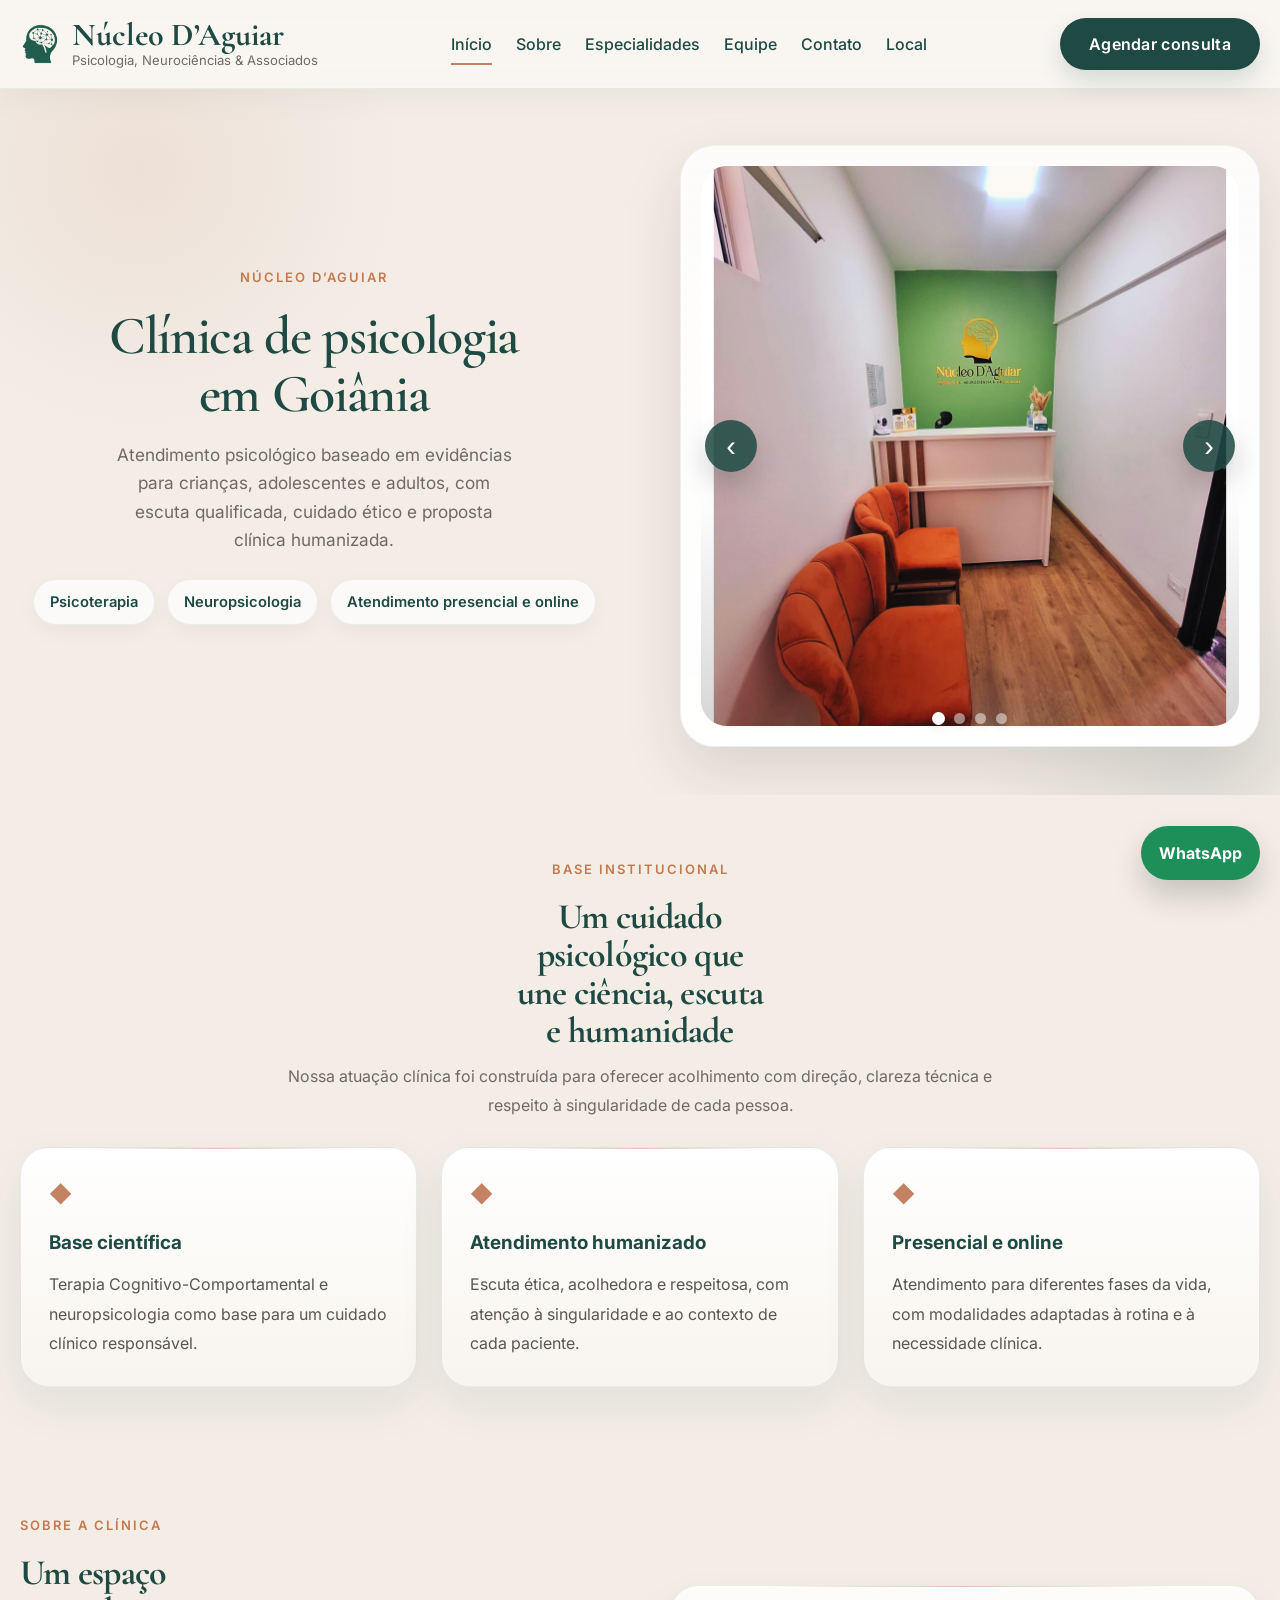
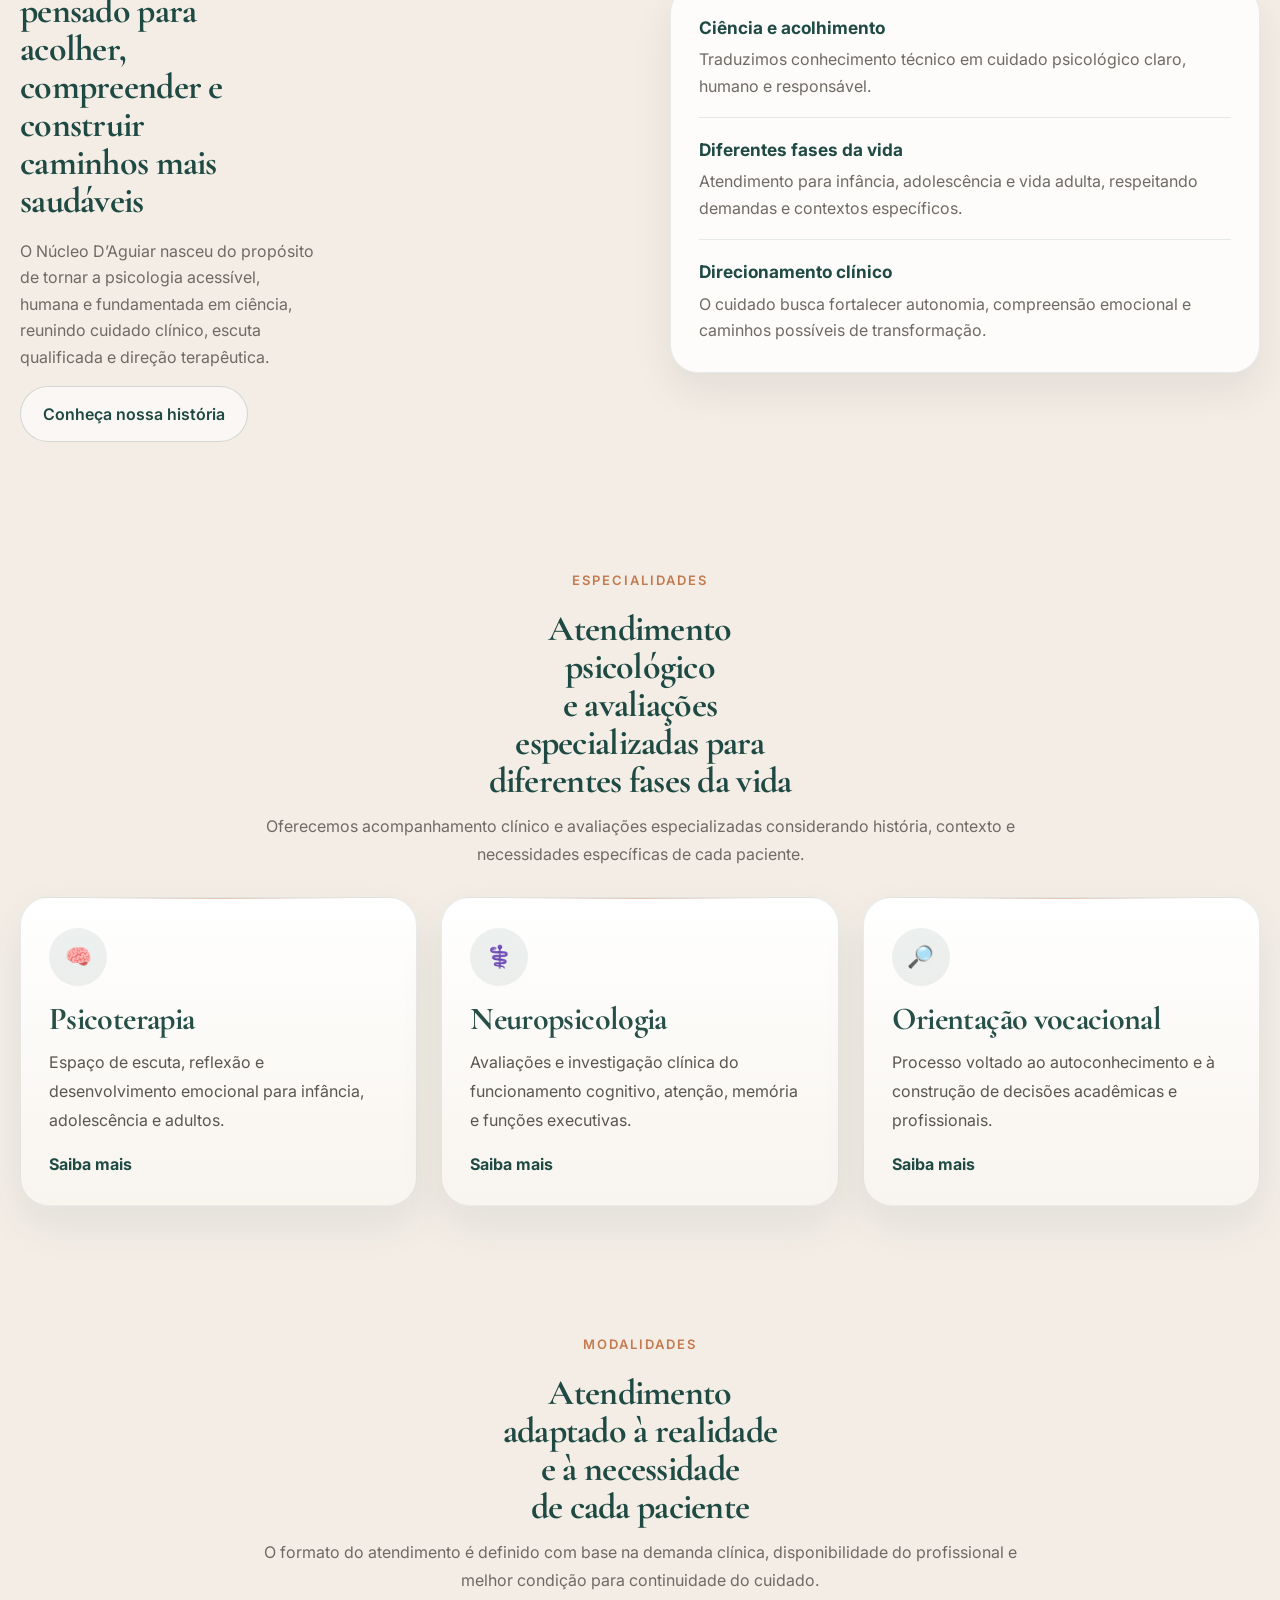
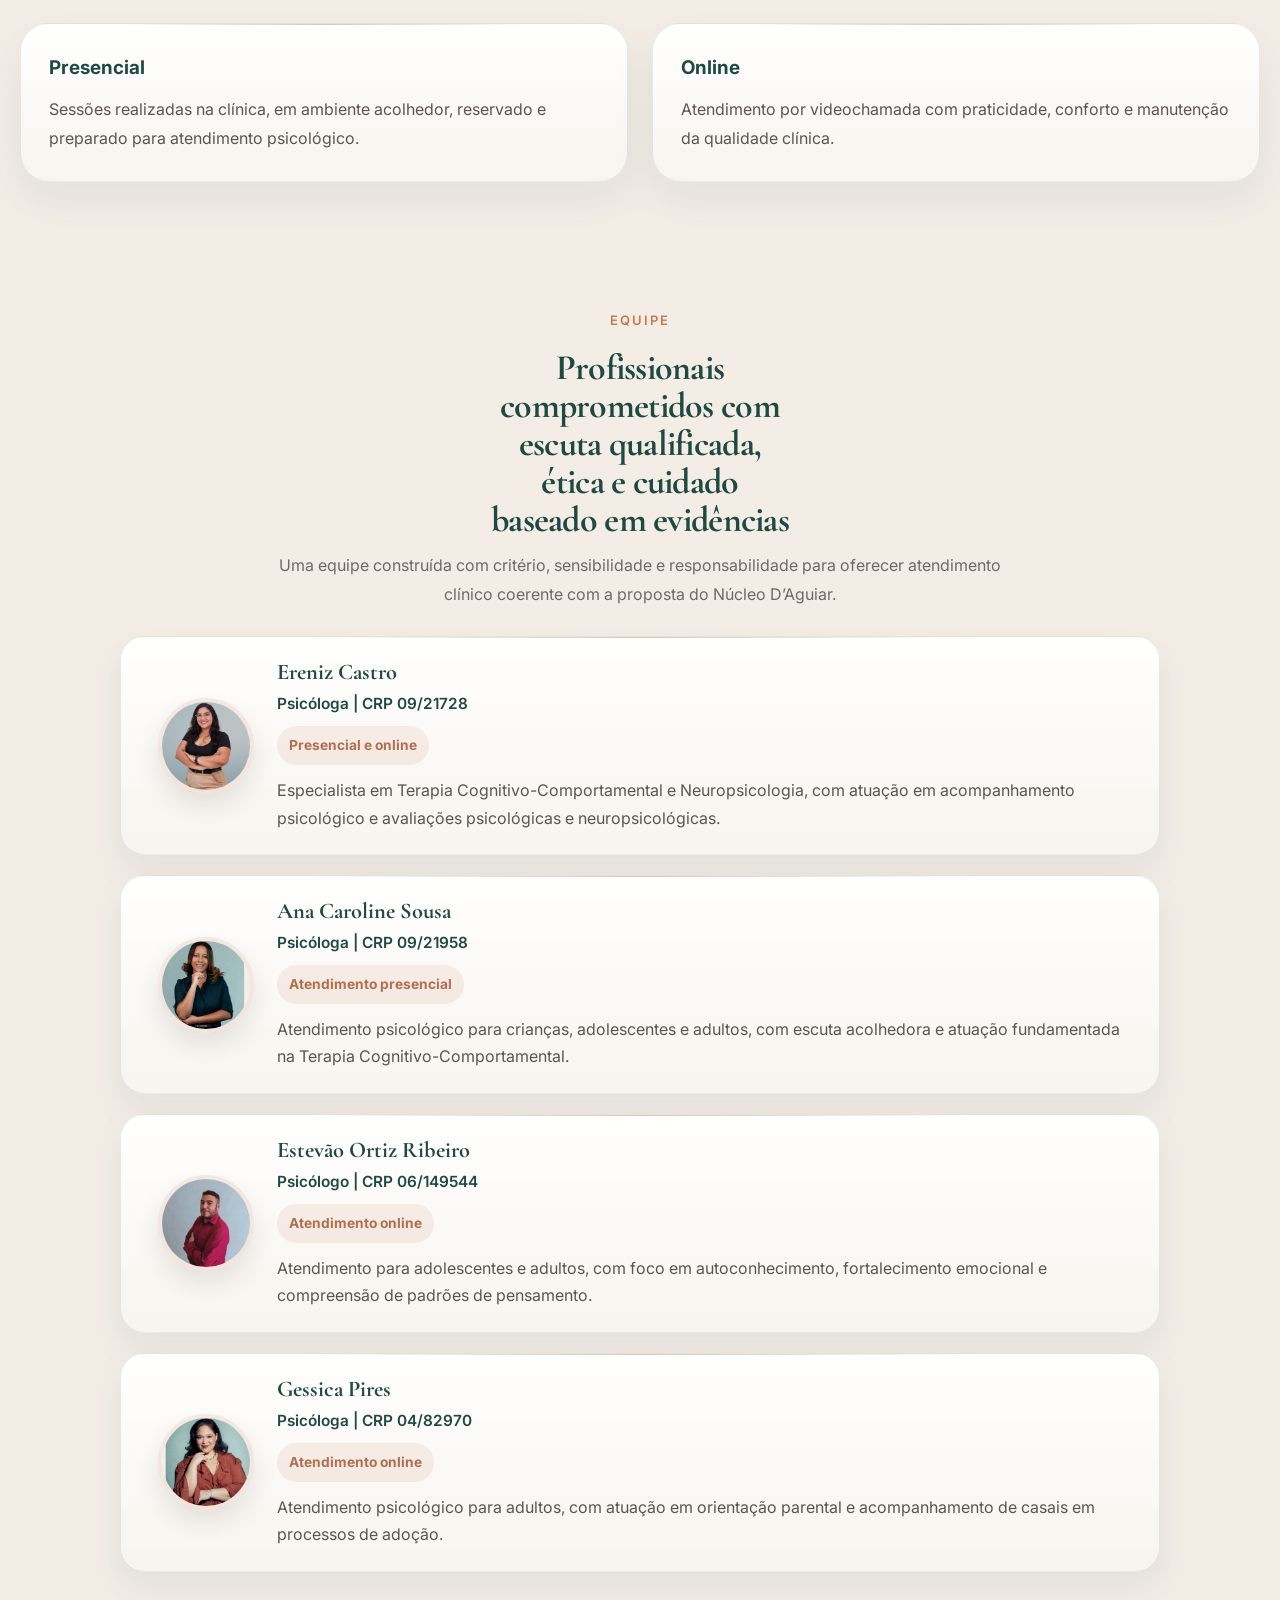
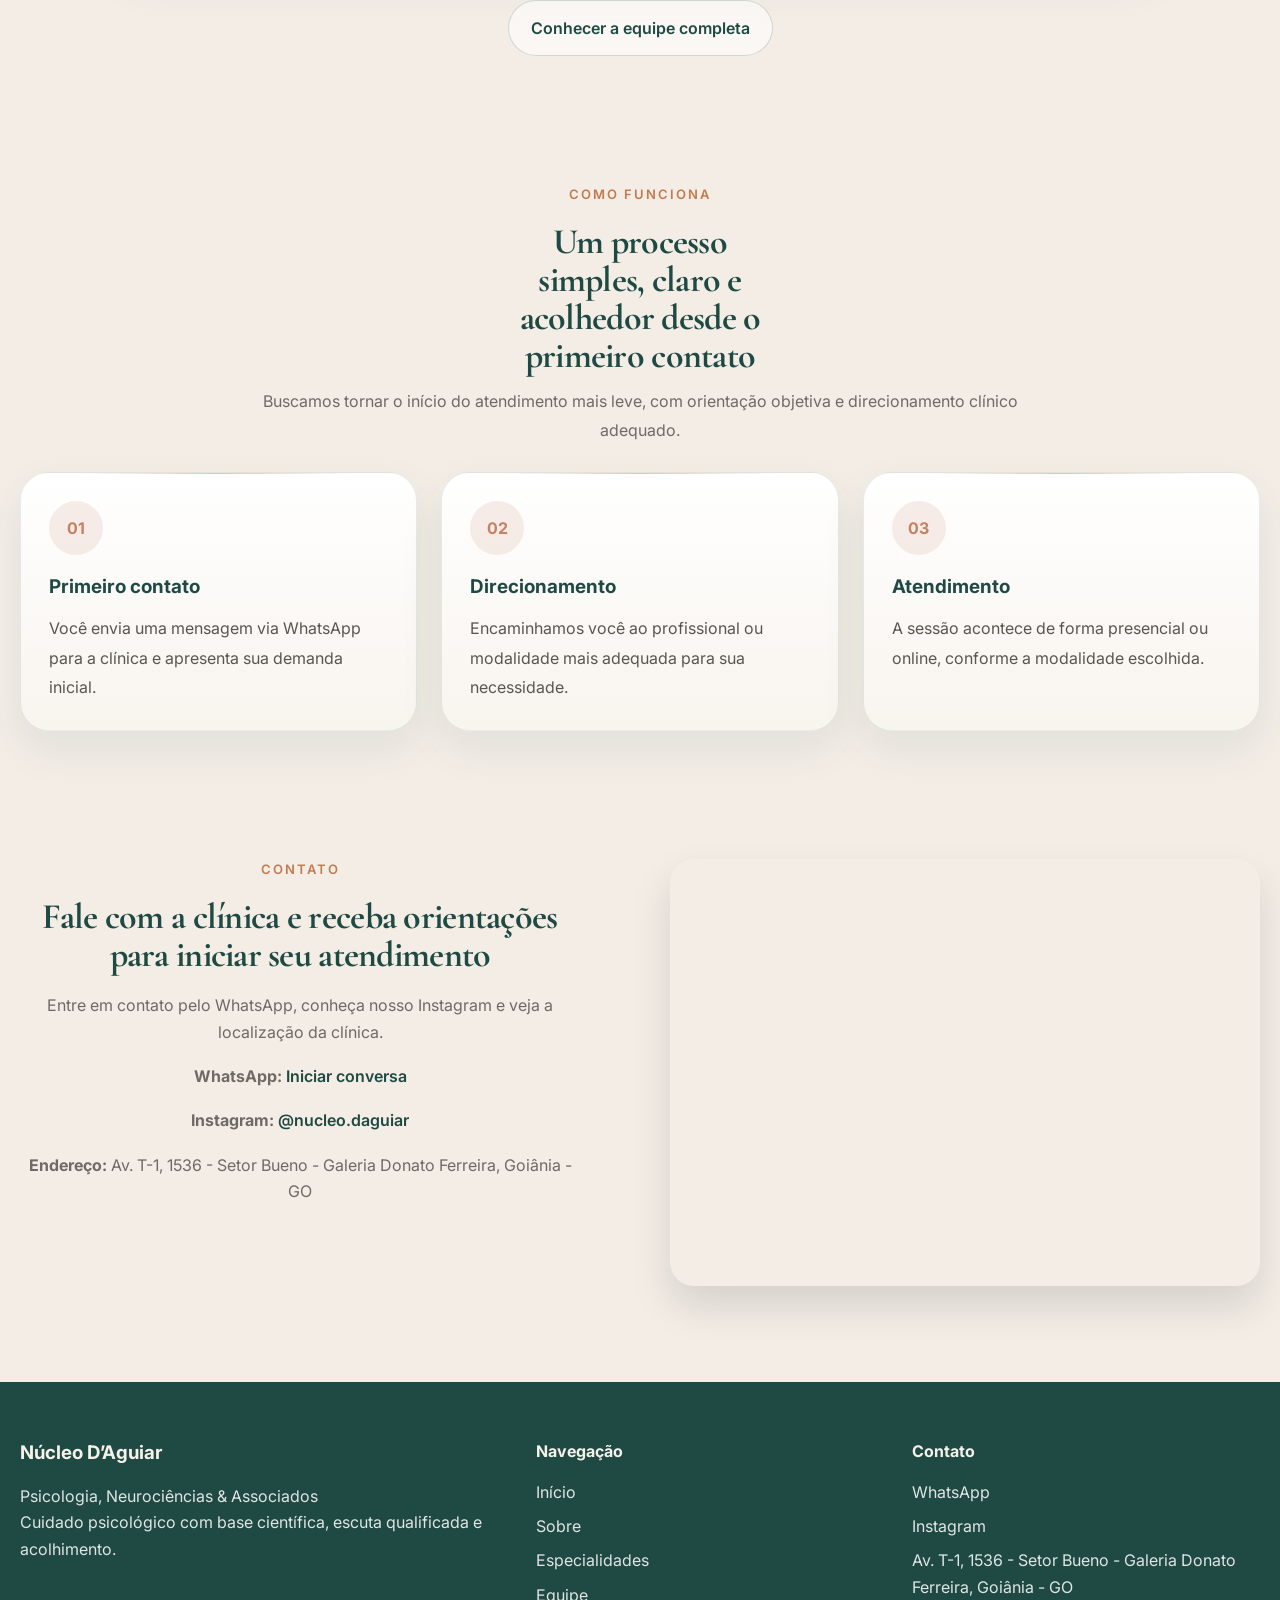
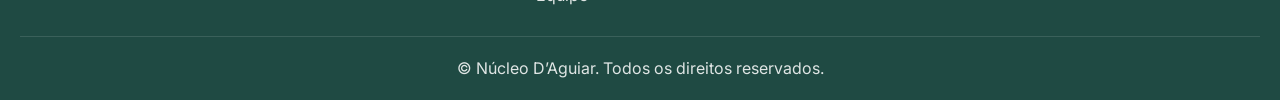
==== index.html @ 92ff9f4b "Update index.html" ====
<!DOCTYPE html>
<html lang="pt-BR">
<head>
  <meta charset="UTF-8" />
  <meta name="viewport" content="width=device-width, initial-scale=1.0" />

  <title>Clínica de Psicologia em Goiânia | Núcleo D’Aguiar</title>
  <meta name="description" content="Clínica de psicologia em Goiânia com atendimento presencial e online. Psicoterapia, neuropsicologia, orientação vocacional e cuidado psicológico baseado em evidências no Núcleo D’Aguiar." />
  <meta name="keywords" content="psicólogo em Goiânia, clínica de psicologia Goiânia, avaliação neuropsicológica Goiânia, psicoterapia Goiânia, psicólogo Setor Bueno, psicólogo online" />
  <meta name="author" content="Núcleo D’Aguiar" />
  <meta name="robots" content="index, follow" />
  <meta name="theme-color" content="#1F4A43" />

  <link rel="canonical" href="https://nucleodaguiar.github.io/nucleo-daguiar-site/" />

  <link rel="preconnect" href="https://fonts.googleapis.com" />
  <link rel="preconnect" href="https://fonts.gstatic.com" crossorigin />
  <link href="https://fonts.googleapis.com/css2?family=Cormorant+Garamond:wght@500;600;700&family=Inter:wght@300;400;500;600;700&display=swap" rel="stylesheet" />
  <link rel="stylesheet" href="assets/css/style.css" />

  <link rel="icon" href="favicon.ico" sizes="any" />
  <link rel="icon" type="image/png" sizes="32x32" href="assets/img/favicon_32.png" />
  <link rel="icon" type="image/png" sizes="16x16" href="assets/img/favicon_16.png" />
  <link rel="apple-touch-icon" href="assets/img/favicon_128.png" />

  <meta property="og:type" content="website" />
  <meta property="og:title" content="Núcleo D’Aguiar | Psicologia, Neurociências & Associados" />
  <meta property="og:description" content="Clínica de psicologia em Goiânia com atendimento presencial e online, cuidado baseado em evidências e escuta qualificada." />
  <meta property="og:url" content="https://nucleodaguiar.github.io/nucleo-daguiar-site/" />
  <meta property="og:image" content="https://nucleodaguiar.github.io/nucleo-daguiar-site/assets/img/icone_header_256.png" />
  <meta property="og:locale" content="pt_BR" />

  <meta name="twitter:card" content="summary_large_image" />
  <meta name="twitter:title" content="Núcleo D’Aguiar | Psicologia, Neurociências & Associados" />
  <meta name="twitter:description" content="Clínica de psicologia em Goiânia com atendimento presencial e online." />
  <meta name="twitter:image" content="https://nucleodaguiar.github.io/nucleo-daguiar-site/assets/img/icone_header_256.png" />

  <script type="application/ld+json">
  {
    "@context": "https://schema.org",
    "@type": "Psychologist",
    "name": "Núcleo D’Aguiar",
    "image": "https://nucleodaguiar.github.io/nucleo-daguiar-site/assets/img/icone_header_256.png",
    "url": "https://nucleodaguiar.github.io/nucleo-daguiar-site/",
    "telephone": "+55 62 99178-7997",
    "address": {
      "@type": "PostalAddress",
      "streetAddress": "Av. T-1, 1536 - Galeria Donato Ferreira",
      "addressLocality": "Goiânia",
      "addressRegion": "GO",
      "addressCountry": "BR"
    },
    "areaServed": "Goiânia e atendimento online",
    "sameAs": [
      "https://www.instagram.com/nucleo.daguiar/"
    ],
    "description": "Clínica de psicologia em Goiânia com atendimento presencial e online, psicoterapia, neuropsicologia e orientação vocacional."
  }
  </script>
</head>

  <!-- Google tag (gtag.js) -->
<script async src="https://www.googletagmanager.com/gtag/js?id=AW-17385598203"></script>
<script>
  window.dataLayer = window.dataLayer || [];
  function gtag(){dataLayer.push(arguments);}
  gtag('js', new Date());

  gtag('config', 'AW-17385598203');
</script>
<body>
  
  <header class="site-header">
    <div class="container header-wrap">
      <a href="index.html" class="brand" aria-label="Página inicial do Núcleo D’Aguiar">
        <img src="assets/img/icone_header_256.png" alt="Ícone Núcleo D’Aguiar" class="brand-icon" />
        <div class="brand-text">
          <span class="brand-title">Núcleo D’Aguiar</span>
          <span class="brand-subtitle">Psicologia, Neurociências & Associados</span>
        </div>
      </a>

      <button class="menu-toggle" aria-label="Abrir menu" aria-expanded="false" aria-controls="menu-principal">☰</button>

      <nav class="main-nav" id="menu-principal">
        <a href="index.html" class="active">Início</a>
        <a href="sobre.html">Sobre</a>
        <a href="especialidades.html">Especialidades</a>
        <a href="equipe.html">Equipe</a>
        <a href="contato.html">Contato</a>
        <a href="local.html">Local</a>
      </nav>

      <a href="https://wa.me/5562991787997" target="_blank" rel="noopener noreferrer" class="btn btn-primary desktop-cta">Agendar consulta</a>
    </div>
  </header>

  <main>
    <section class="hero-home">
      <div class="container hero-grid">
        <div class="hero-copy fade-up">
          <span class="eyebrow">Núcleo D’Aguiar</span>
          <h1>Clínica de psicologia em Goiânia</h1>
          <p>
            Atendimento psicológico baseado em evidências para crianças, adolescentes e adultos,
            com escuta qualificada, cuidado ético e proposta clínica humanizada.
          </p>

          <div class="hero-mini-highlights">
            <span>Psicoterapia</span>
            <span>Neuropsicologia</span>
            <span>Atendimento presencial e online</span>
          </div>
        </div>

        <div class="hero-card hero-carousel fade-up" aria-label="Fotos da clínica">
          <div class="hero-carousel-track">
            <img src="assets/img/hero-clinica-1.jpg" alt="Consultório da clínica Núcleo D’Aguiar" class="carousel-image active" />
            <img src="assets/img/hero-clinica-2.jpg" alt="Sala infantil da clínica Núcleo D’Aguiar" class="carousel-image" />
            <img src="assets/img/hero-clinica-3.jpg" alt="Recepção da clínica Núcleo D’Aguiar" class="carousel-image" />
            <img src="assets/img/hero-clinica-4.jpg" alt="Sala de atendimento da clínica Núcleo D’Aguiar" class="carousel-image" />
          </div>

          <button class="carousel-btn prev" aria-label="Foto anterior">‹</button>
          <button class="carousel-btn next" aria-label="Próxima foto">›</button>

          <div class="carousel-dots" aria-label="Navegação do carrossel">
            <button class="carousel-dot active" aria-label="Ir para foto 1"></button>
            <button class="carousel-dot" aria-label="Ir para foto 2"></button>
            <button class="carousel-dot" aria-label="Ir para foto 3"></button>
            <button class="carousel-dot" aria-label="Ir para foto 4"></button>
          </div>
        </div>
      </div>
    </section>

    <section class="trust-section">
      <div class="container">
        <div class="section-heading center fade-up">
          <span class="eyebrow">Base institucional</span>
          <h2>Um cuidado psicológico que une ciência, escuta e humanidade</h2>
          <p>
            Nossa atuação clínica foi construída para oferecer acolhimento com direção, clareza técnica e respeito à singularidade de cada pessoa.
          </p>
        </div>

        <div class="cards-grid cards-3 fade-up">
          <article class="feature-card">
            <div class="feature-icon">◆</div>
            <h3>Base científica</h3>
            <p>Terapia Cognitivo-Comportamental e neuropsicologia como base para um cuidado clínico responsável.</p>
          </article>

          <article class="feature-card">
            <div class="feature-icon">◆</div>
            <h3>Atendimento humanizado</h3>
            <p>Escuta ética, acolhedora e respeitosa, com atenção à singularidade e ao contexto de cada paciente.</p>
          </article>

          <article class="feature-card">
            <div class="feature-icon">◆</div>
            <h3>Presencial e online</h3>
            <p>Atendimento para diferentes fases da vida, com modalidades adaptadas à rotina e à necessidade clínica.</p>
          </article>
        </div>
      </div>
    </section>

    <section class="about-preview">
      <div class="container split-section fade-up">
        <div class="section-copy">
          <span class="eyebrow">Sobre a clínica</span>
          <h2>Um espaço pensado para acolher, compreender e construir caminhos mais saudáveis</h2>
          <p>
            O Núcleo D’Aguiar nasceu do propósito de tornar a psicologia acessível, humana e fundamentada em ciência, reunindo cuidado clínico, escuta qualificada e direção terapêutica.
          </p>
          <a href="sobre.html" class="btn btn-secondary">Conheça nossa história</a>
        </div>

        <div class="highlight-box">
          <div class="highlight-item">
            <strong>Ciência e acolhimento</strong>
            <span>Traduzimos conhecimento técnico em cuidado psicológico claro, humano e responsável.</span>
          </div>
          <div class="highlight-item">
            <strong>Diferentes fases da vida</strong>
            <span>Atendimento para infância, adolescência e vida adulta, respeitando demandas e contextos específicos.</span>
          </div>
          <div class="highlight-item">
            <strong>Direcionamento clínico</strong>
            <span>O cuidado busca fortalecer autonomia, compreensão emocional e caminhos possíveis de transformação.</span>
          </div>
        </div>
      </div>
    </section>

    <section class="specialties-preview">
      <div class="container">
        <div class="section-heading center fade-up">
          <span class="eyebrow">Especialidades</span>
          <h2>Atendimento psicológico e avaliações especializadas para diferentes fases da vida</h2>
          <p>
            Oferecemos acompanhamento clínico e avaliações especializadas considerando história, contexto e necessidades específicas de cada paciente.
          </p>
        </div>

        <div class="cards-grid cards-3 fade-up">
          <article class="service-card">
            <h3>Psicoterapia</h3>
            <p>Espaço de escuta, reflexão e desenvolvimento emocional para infância, adolescência e adultos.</p>
            <a href="especialidades.html">Saiba mais</a>
          </article>

          <article class="service-card">
            <h3>Neuropsicologia</h3>
            <p>Avaliações e investigação clínica do funcionamento cognitivo, atenção, memória e funções executivas.</p>
            <a href="especialidades.html">Saiba mais</a>
          </article>

          <article class="service-card">
            <h3>Orientação vocacional</h3>
            <p>Processo voltado ao autoconhecimento e à construção de decisões acadêmicas e profissionais.</p>
            <a href="especialidades.html">Saiba mais</a>
          </article>
        </div>
      </div>
    </section>

    <section class="modalidades-section">
      <div class="container">
        <div class="section-heading center fade-up">
          <span class="eyebrow">Modalidades</span>
          <h2>Atendimento adaptado à realidade e à necessidade de cada paciente</h2>
          <p>
            O formato do atendimento é definido com base na demanda clínica, disponibilidade do profissional e melhor condição para continuidade do cuidado.
          </p>
        </div>

        <div class="cards-grid cards-2 fade-up">
          <article class="mode-card">
            <h3>Presencial</h3>
            <p>Sessões realizadas na clínica, em ambiente acolhedor, reservado e preparado para atendimento psicológico.</p>
          </article>

          <article class="mode-card">
            <h3>Online</h3>
            <p>Atendimento por videochamada com praticidade, conforto e manutenção da qualidade clínica.</p>
          </article>
        </div>
      </div>
    </section>

    <section class="team-preview">
      <div class="container">
        <div class="section-heading center fade-up">
          <span class="eyebrow">Equipe</span>
          <h2>Profissionais comprometidos com escuta qualificada, ética e cuidado baseado em evidências</h2>
          <p>
            Uma equipe construída com critério, sensibilidade e responsabilidade para oferecer atendimento clínico coerente com a proposta do Núcleo D’Aguiar.
          </p>
        </div>

        <div class="team-home-list fade-up">

          <article class="team-home-card-horizontal">
            <div class="team-home-photo">
              <img src="assets/img/ereniz.jpg" alt="Foto da psicóloga Ereniz Castro" />
            </div>
            <div class="team-home-info">
              <h3>Ereniz Castro</h3>
              <p class="team-home-meta">Psicóloga | CRP 09/21728</p>
              <span class="team-home-badge">Presencial e online</span>
              <p>
                Especialista em Terapia Cognitivo-Comportamental e Neuropsicologia, com atuação em acompanhamento psicológico e avaliações psicológicas e neuropsicológicas.
              </p>
            </div>
          </article>

          <article class="team-home-card-horizontal">
            <div class="team-home-photo">
              <img src="assets/img/ana-caroline.jpg" alt="Foto da psicóloga Ana Caroline Sousa" />
            </div>
            <div class="team-home-info">
              <h3>Ana Caroline Sousa</h3>
              <p class="team-home-meta">Psicóloga | CRP 09/21958</p>
              <span class="team-home-badge">Atendimento presencial</span>
              <p>
                Atendimento psicológico para crianças, adolescentes e adultos, com escuta acolhedora e atuação fundamentada na Terapia Cognitivo-Comportamental.
              </p>
            </div>
          </article>

          <article class="team-home-card-horizontal">
            <div class="team-home-photo">
              <img src="assets/img/estevao.jpg" alt="Foto do psicólogo Estevão Ortiz Ribeiro" />
            </div>
            <div class="team-home-info">
              <h3>Estevão Ortiz Ribeiro</h3>
              <p class="team-home-meta">Psicólogo | CRP 06/149544</p>
              <span class="team-home-badge">Atendimento online</span>
              <p>
                Atendimento para adolescentes e adultos, com foco em autoconhecimento, fortalecimento emocional e compreensão de padrões de pensamento.
              </p>
            </div>
          </article>

          <article class="team-home-card-horizontal">
            <div class="team-home-photo">
              <img src="assets/img/gessica.jpg" alt="Foto da psicóloga Gessica Pires" />
            </div>
            <div class="team-home-info">
              <h3>Gessica Pires</h3>
              <p class="team-home-meta">Psicóloga | CRP 04/82970</p>
              <span class="team-home-badge">Atendimento online</span>
              <p>
                Atendimento psicológico para adultos, com atuação em orientação parental e acompanhamento de casais em processos de adoção.
              </p>
            </div>
          </article>

        </div>

        <div class="section-cta center fade-up">
          <a href="equipe.html" class="btn btn-secondary">Conhecer a equipe completa</a>
        </div>
      </div>
    </section>

    <section class="steps-section">
      <div class="container">
        <div class="section-heading center fade-up">
          <span class="eyebrow">Como funciona</span>
          <h2>Um processo simples, claro e acolhedor desde o primeiro contato</h2>
          <p>
            Buscamos tornar o início do atendimento mais leve, com orientação objetiva e direcionamento clínico adequado.
          </p>
        </div>

        <div class="cards-grid cards-3 fade-up">
          <article class="step-card">
            <span class="step-number">01</span>
            <h3>Primeiro contato</h3>
            <p>Você envia uma mensagem via WhatsApp para a clínica e apresenta sua demanda inicial.</p>
          </article>

          <article class="step-card">
            <span class="step-number">02</span>
            <h3>Direcionamento</h3>
            <p>Encaminhamos você ao profissional ou modalidade mais adequada para sua necessidade.</p>
          </article>

          <article class="step-card">
            <span class="step-number">03</span>
            <h3>Atendimento</h3>
            <p>A sessão acontece de forma presencial ou online, conforme a modalidade escolhida.</p>
          </article>
        </div>
      </div>
    </section>

    <section class="contact-preview">
      <div class="container split-section fade-up">
        <div class="section-copy">
          <span class="eyebrow">Contato</span>
          <h2>Fale com a clínica e receba orientações para iniciar seu atendimento</h2>
          <p>Entre em contato pelo WhatsApp, conheça nosso Instagram e veja a localização da clínica.</p>

          <div class="contact-list">
            <p><strong>WhatsApp:</strong> <a href="https://wa.me/5562991787997" target="_blank" rel="noopener noreferrer">Iniciar conversa</a></p>
            <p><strong>Instagram:</strong> <a href="https://instagram.com/nucleo.daguiar" target="_blank" rel="noopener noreferrer">@nucleo.daguiar</a></p>
            <p><strong>Endereço:</strong> Av. T-1, 1536 - Setor Bueno - Galeria Donato Ferreira, Goiânia - GO</p>
          </div>
        </div>

        <div class="map-box">
          <iframe
            src="https://www.google.com/maps/embed?pb=!1m18!1m12!1m3!1d3821.5735804825417!2d-49.273861!3d-16.698208699999995!2m3!1f0!2f0!3f0!3m2!1i1024!2i768!4f13.1!3m3!1m2!1s0x935ef149ebe3be7b%3A0x87077531e3fd5598!2sN%C3%BAcleo%20D&#39;Aguiar%20-%20Psicologia%2C%20Neuroci%C3%AAncias%20%26%20Associados!5e0!3m2!1spt-BR!2sbr!4v1773277249448!5m2!1spt-BR!2sbr"
            loading="lazy"
            allowfullscreen=""
            referrerpolicy="no-referrer-when-downgrade"
            title="Mapa da localização do Núcleo D’Aguiar">
          </iframe>
        </div>
      </div>
    </section>
  </main>

  <footer class="site-footer">
    <div class="container footer-grid">
      <div>
        <h3>Núcleo D’Aguiar</h3>
        <p>Psicologia, Neurociências & Associados</p>
        <p>Cuidado psicológico com base científica, escuta qualificada e acolhimento.</p>
      </div>

      <div>
        <h4>Navegação</h4>
        <ul>
          <li><a href="index.html">Início</a></li>
          <li><a href="sobre.html">Sobre</a></li>
          <li><a href="especialidades.html">Especialidades</a></li>
          <li><a href="equipe.html">Equipe</a></li>
        </ul>
      </div>

      <div>
        <h4>Contato</h4>
        <ul>
          <li><a href="https://wa.me/5562991787997" target="_blank" rel="noopener noreferrer">WhatsApp</a></li>
          <li><a href="https://instagram.com/nucleo.daguiar" target="_blank" rel="noopener noreferrer">Instagram</a></li>
          <li>Av. T-1, 1536 - Setor Bueno - Galeria Donato Ferreira, Goiânia - GO</li>
        </ul>
      </div>
    </div>
    <div class="container footer-bottom">
      <p>© Núcleo D’Aguiar. Todos os direitos reservados.</p>
    </div>
  </footer>

  <a href="https://wa.me/5562991787997" target="_blank" rel="noopener noreferrer" class="floating-whatsapp" aria-label="Falar no WhatsApp">WhatsApp</a>

  <script src="assets/js/script.js"></script>
</body>
</html>
---- assets/css/style.css ----
:root {
  --bg: #f3ede6;
  --bg-soft: #faf7f3;
  --white: #ffffff;
  --text: #2f2f2f;
  --muted: #6f6a64;
  --primary: #1f4a43;
  --accent: #c48262;
  --border: rgba(31, 74, 67, 0.1);
  --shadow: 0 18px 40px rgba(42, 36, 30, 0.08);
  --shadow-soft: 0 12px 28px rgba(42, 36, 30, 0.06);
  --shadow-strong: 0 24px 60px rgba(42, 36, 30, 0.12);
  --radius: 22px;
  --container: 1240px;
  --transition: 0.28s ease;
}

* {
  box-sizing: border-box;
  margin: 0;
  padding: 0;
}

html {
  scroll-behavior: smooth;
}

body {
  background: var(--bg);
  color: var(--text);
  font-family: "Inter", sans-serif;
  line-height: 1.65;
  overflow-x: hidden;
}

img {
  display: block;
  max-width: 100%;
}

a {
  color: inherit;
  text-decoration: none;
}

ul {
  list-style: none;
}

.container {
  width: min(100% - 40px, var(--container));
  margin: 0 auto;
}

/* HEADER */

.site-header {
  position: sticky;
  top: 0;
  z-index: 999;
  background: rgba(250, 247, 243, 0.92);
  border-bottom: 1px solid rgba(31, 74, 67, 0.08);
  box-shadow: 0 10px 30px rgba(31, 74, 67, 0.05);
  backdrop-filter: blur(14px);
  -webkit-backdrop-filter: blur(14px);
}

.header-wrap {
  display: flex;
  align-items: center;
  justify-content: space-between;
  gap: 20px;
  min-height: 88px;
}

.brand {
  display: flex;
  align-items: center;
  gap: 12px;
}

.brand-icon {
  width: auto;
  height: 40px;
  object-fit: contain;
  flex-shrink: 0;
}

.brand-text {
  display: flex;
  flex-direction: column;
  justify-content: center;
  line-height: 1.05;
}

.brand-title {
  font-family: "Cormorant Garamond", serif;
  font-size: 2rem;
  line-height: 1;
  color: var(--primary);
  font-weight: 700;
}

.brand-subtitle {
  margin-top: 2px;
  font-size: 0.82rem;
  line-height: 1.2;
  color: var(--muted);
}

.main-nav {
  display: flex;
  align-items: center;
  gap: 24px;
}

.main-nav a {
  position: relative;
  color: var(--primary);
  font-weight: 500;
}

.main-nav a.active::after,
.main-nav a:hover::after {
  content: "";
  position: absolute;
  left: 0;
  bottom: -8px;
  width: 100%;
  height: 2px;
  background: var(--accent);
}

.menu-toggle {
  display: none;
  border: none;
  background: none;
  font-size: 1.6rem;
  color: var(--primary);
  cursor: pointer;
}

/* BUTTONS */

.btn {
  display: inline-flex;
  align-items: center;
  justify-content: center;
  gap: 8px;
  padding: 14px 22px;
  border: 1px solid transparent;
  border-radius: 999px;
  font-weight: 600;
  transition: var(--transition);
}

.btn-primary {
  background: var(--primary);
  color: #fff;
  box-shadow: 0 12px 24px rgba(31, 74, 67, 0.16);
}

.btn-primary:hover {
  transform: translateY(-2px);
  box-shadow: 0 16px 30px rgba(31, 74, 67, 0.22);
}

.btn-secondary {
  background: rgba(255, 255, 255, 0.55);
  color: var(--primary);
  border: 1px solid rgba(31, 74, 67, 0.18);
  backdrop-filter: blur(8px);
  -webkit-backdrop-filter: blur(8px);
}

.btn-secondary:hover {
  background: rgba(255, 255, 255, 0.82);
}

.btn-outline-soft {
  display: inline-flex;
  align-items: center;
  justify-content: center;
  padding: 14px 22px;
  border: 1px solid rgba(31, 74, 67, 0.18);
  border-radius: 999px;
  background: rgba(255, 255, 255, 0.6);
  color: #264f47;
  font-weight: 600;
  transition: transform 0.28s ease, background 0.28s ease, border-color 0.28s ease;
}

.btn-outline-soft:hover {
  transform: translateY(-2px);
  background: rgba(255, 255, 255, 0.88);
  border-color: rgba(31, 74, 67, 0.28);
}

.desktop-cta {
  padding: 12px 28px;
  letter-spacing: 0.02em;
}

/* TYPOGRAPHY */

.eyebrow {
  display: block;
  margin-bottom: 18px;
  font-family: "Inter", sans-serif;
  font-size: 13px;
  font-weight: 600;
  letter-spacing: 2px;
  text-transform: uppercase;
  color: #c47a4f;
}

.hero-copy h1,
.page-hero h1,
.section-heading h2,
.section-copy h2,
.cta-box h2,
.specialty-head h2,
.team-card-content h2,
.content-card h2,
.team-intro h2,
.especialidades-intro h2,
.mvv-header h2,
.cta-team h2,
.cta-specialties h2,
.cta-premium h2 {
  font-family: "Cormorant Garamond", serif;
  color: var(--primary);
  line-height: 1.06;
  letter-spacing: -0.02em;
  text-wrap: balance;
}

/* HERO HOME */

.hero-home {
  position: relative;
  overflow: hidden;
  padding: 56px 0 48px;
}

.hero-home::before {
  content: "";
  position: absolute;
  top: -180px;
  left: -120px;
  width: 520px;
  height: 520px;
  border-radius: 50%;
  background: radial-gradient(circle, rgba(196, 130, 98, 0.12) 0%, rgba(196, 130, 98, 0) 70%);
  pointer-events: none;
}

.hero-home::after {
  content: "";
  position: absolute;
  right: -120px;
  bottom: -180px;
  width: 420px;
  height: 420px;
  border-radius: 50%;
  background: radial-gradient(circle, rgba(31, 74, 67, 0.08) 0%, rgba(31, 74, 67, 0) 70%);
  pointer-events: none;
}

.hero-grid {
  position: relative;
  z-index: 1;
  display: grid;
  grid-template-columns: minmax(560px, 1fr) minmax(460px, 580px);
  gap: 72px;
  align-items: center;
}

.hero-copy {
  max-width: 620px;
  margin-inline: auto;
  text-align: center;
}

.hero-copy h1 {
  max-width: 18ch;
  margin: 0 auto 18px;
  font-size: clamp(48px, 4.2vw, 68px);
  line-height: 1.08;
  letter-spacing: -0.025em;
  font-weight: 600;
}

.hero-copy p {
  max-width: 36ch;
  margin: 0 auto 24px;
  font-size: 1.08rem;
  color: var(--muted);
}

.hero-mini-highlights {
  display: flex;
  flex-wrap: wrap;
  justify-content: center;
  gap: 12px;
  margin-top: 20px;
}

.hero-mini-highlights span {
  display: inline-flex;
  align-items: center;
  justify-content: center;
  padding: 10px 16px;
  border: 1px solid rgba(31, 74, 67, 0.08);
  border-radius: 999px;
  background: rgba(255, 255, 255, 0.72);
  color: var(--primary);
  font-size: 0.92rem;
  font-weight: 600;
  box-shadow: 0 8px 22px rgba(0, 0, 0, 0.04);
}

.hero-actions {
  display: flex;
  align-items: center;
  justify-content: center;
  margin-top: 8px;
}

.hero-card {
  position: relative;
  padding: 20px;
  background: linear-gradient(180deg, rgba(255, 255, 255, 0.82), rgba(255, 255, 255, 0.97));
  border: 1px solid rgba(31, 74, 67, 0.08);
  border-radius: 34px;
  box-shadow: var(--shadow-strong);
  transition: transform 0.35s ease, box-shadow 0.35s ease;
}

.hero-card:hover {
  transform: translateY(-4px);
  box-shadow: 0 30px 70px rgba(42, 36, 30, 0.14);
}

.hero-carousel-track {
  position: relative;
  min-height: 560px;
  overflow: hidden;
  border-radius: 26px;
  background: #efe9e2;
}

.hero-carousel-track::after {
  content: "";
  position: absolute;
  inset: 0;
  z-index: 2;
  background: linear-gradient(to top, rgba(0, 0, 0, 0.16), rgba(0, 0, 0, 0) 42%);
  pointer-events: none;
}

.carousel-image {
  position: absolute;
  inset: 0;
  width: 100%;
  height: 100%;
  object-fit: cover;
  object-position: center;
  opacity: 0;
  transform: scale(1.03);
  transition: opacity 0.9s ease, transform 5s ease;
}

.carousel-image.active {
  z-index: 1;
  opacity: 1;
  transform: scale(1);
}

.carousel-btn {
  position: absolute;
  top: 50%;
  z-index: 4;
  width: 52px;
  height: 52px;
  border: none;
  border-radius: 999px;
  background: rgba(31, 74, 67, 0.86);
  color: #fff;
  font-size: 1.8rem;
  line-height: 1;
  cursor: pointer;
  transform: translateY(-50%);
  box-shadow: 0 14px 28px rgba(0, 0, 0, 0.18);
  transition: transform 0.22s ease, background 0.22s ease, box-shadow 0.22s ease;
}

.carousel-btn:hover {
  transform: translateY(-50%) scale(1.08);
  background: var(--primary);
  box-shadow: 0 18px 34px rgba(0, 0, 0, 0.22);
}

.carousel-btn.prev {
  left: 24px;
}

.carousel-btn.next {
  right: 24px;
}

.carousel-dots {
  position: absolute;
  left: 50%;
  bottom: 22px;
  z-index: 4;
  display: flex;
  gap: 10px;
  transform: translateX(-50%);
}

.carousel-dot {
  width: 11px;
  height: 11px;
  border: none;
  border-radius: 50%;
  background: rgba(255, 255, 255, 0.48);
  box-shadow: 0 2px 10px rgba(0, 0, 0, 0.1);
  cursor: pointer;
  transition: transform 0.2s ease, background 0.2s ease;
}

.carousel-dot.active {
  background: #fff;
  transform: scale(1.18);
}

/* PAGE HERO */

.page-hero {
  position: relative;
  overflow: hidden;
  padding: 78px 0 38px;
  background:
    radial-gradient(circle at top left, rgba(196, 130, 98, 0.11) 0%, rgba(196, 130, 98, 0) 30%),
    radial-gradient(circle at bottom right, rgba(31, 74, 67, 0.08) 0%, rgba(31, 74, 67, 0) 30%),
    linear-gradient(180deg, rgba(250, 247, 243, 0.95), rgba(243, 237, 230, 0));
  text-align: center;
}

.page-hero::after {
  content: "";
  position: absolute;
  inset: auto 0 0 0;
  height: 1px;
  background: linear-gradient(90deg, rgba(31, 74, 67, 0), rgba(31, 74, 67, 0.1), rgba(31, 74, 67, 0));
}

.page-hero .container {
  position: relative;
  z-index: 1;
  max-width: 1180px;
  text-align: center;
}

.page-hero h1,
.hero-title {
  max-width: 1080px;
  width: 100%;
  margin: 0 auto 16px;
  font-size: clamp(42px, 4.3vw, 64px);
  line-height: 1.08;
  letter-spacing: -0.03em;
  text-align: center;
  color: #264f47;
  text-wrap: balance;
}

.page-hero p {
  max-width: 760px;
  margin: 0 auto;
  color: rgba(47, 47, 47, 0.82);
  font-size: 18px;
  line-height: 1.72;
}

/* SECTIONS */

.trust-section,
.about-preview,
.specialties-preview,
.modalidades-section,
.team-preview,
.steps-section,
.contact-preview,
.page-section,
.cta-section {
  padding: 64px 0;
}

.section-heading {
  max-width: 980px;
  margin: 0 auto 28px;
  text-align: center;
}

.section-heading h2 {
  max-width: 18ch;
  margin: 0 auto 12px;
  font-size: clamp(2rem, 2.8vw, 2.7rem);
}

.section-heading p,
.team-intro p,
.especialidades-intro p,
.mvv-header p {
  max-width: 760px;
  margin: 0 auto;
  color: #6f6a64;
  line-height: 1.78;
}

/* GRIDS */

.cards-grid {
  display: grid;
  gap: 24px;
  align-items: stretch;
}

.cards-2 {
  grid-template-columns: repeat(2, minmax(0, 1fr));
}

.cards-3 {
  grid-template-columns: repeat(3, minmax(0, 1fr));
}

.cards-4 {
  grid-template-columns: repeat(4, minmax(0, 1fr));
}

/* CARDS */

.feature-card,
.service-card,
.mode-card,
.step-card,
.info-card,
.mini-info-card,
.content-card,
.team-mini-card {
  position: relative;
  background: linear-gradient(180deg, rgba(255, 255, 255, 0.985) 0%, rgba(248, 244, 238, 0.985) 100%);
  border: 1px solid rgba(31, 74, 67, 0.1);
  border-radius: 28px;
  box-shadow: 0 18px 44px rgba(31, 74, 67, 0.08);
  overflow: hidden;
  transition: transform 0.32s ease, box-shadow 0.32s ease, border-color 0.32s ease;
}

.feature-card::before,
.service-card::before,
.mode-card::before,
.step-card::before,
.info-card::before,
.mini-info-card::before,
.content-card::before,
.team-mini-card::before {
  content: "";
  position: absolute;
  top: 0;
  left: 16%;
  width: 68%;
  height: 1px;
  background: linear-gradient(90deg, rgba(196, 130, 98, 0), rgba(196, 130, 98, 0.48), rgba(196, 130, 98, 0));
}

.feature-card:hover,
.service-card:hover,
.mode-card:hover,
.step-card:hover,
.info-card:hover,
.mini-info-card:hover,
.content-card:hover,
.team-mini-card:hover {
  transform: translateY(-6px);
  box-shadow: 0 26px 54px rgba(31, 74, 67, 0.12);
  border-color: rgba(31, 74, 67, 0.16);
}

.feature-card,
.service-card,
.mode-card,
.step-card,
.info-card,
.mini-info-card,
.content-card {
  padding: 28px;
}

.feature-card h3,
.service-card h3,
.mode-card h3,
.step-card h3,
.info-card h3,
.mini-info-card h3 {
  margin-bottom: 12px;
  color: var(--primary);
  font-size: 1.18rem;
}

.feature-card p,
.service-card p,
.mode-card p,
.step-card p,
.info-card p,
.mini-info-card p,
.content-card p {
  color: #5b5550;
  line-height: 1.82;
}

.feature-icon {
  margin-bottom: 14px;
  color: var(--accent);
  font-size: 1.4rem;
}

.service-card {
  display: flex;
  flex-direction: column;
  padding: 30px 28px 28px;
}

.service-card h2,
.service-card h3 {
  margin-bottom: 12px;
  font-family: "Cormorant Garamond", serif;
  font-size: clamp(2rem, 2.2vw, 2.4rem);
  line-height: 1.06;
  letter-spacing: -0.02em;
  color: #264f47;
}

.service-card::after {
  display: flex;
  align-items: center;
  justify-content: center;
  order: -1;
  width: 58px;
  height: 58px;
  margin-bottom: 16px;
  border-radius: 50%;
  background: rgba(31, 74, 67, 0.08);
  color: #264f47;
  font-size: 1.35rem;
}

.service-card:nth-child(1)::after {
  content: "🧠";
}

.service-card:nth-child(2)::after {
  content: "⚕️";
}

.service-card:nth-child(3)::after {
  content: "🔎";
}

.service-card:nth-child(4)::after {
  content: "🏡";
}

.service-card:nth-child(5)::after {
  content: "🌱";
}

.service-card:nth-child(6)::after {
  content: "💻";
}

.service-card a {
  display: inline-block;
  margin-top: 16px;
  color: var(--primary);
  font-weight: 700;
}

/* SPLIT */

.split-section {
  display: grid;
  grid-template-columns: 1fr 1fr;
  gap: 60px;
  align-items: flex-start;
}

.section-copy {
  max-width: 560px;
  padding-left: 0;
}

.section-copy h2 {
  margin-top: 0;
  margin-bottom: 18px;
  font-size: clamp(2rem, 2.8vw, 2.7rem);
  text-align: center;
}

.section-copy p {
  margin-top: 18px;
  margin-bottom: 16px;
  color: var(--muted);
  text-align: center;
}

.section-copy .btn {
  margin-inline: auto;
}

.section-copy .eyebrow,
.page-hero .eyebrow,
.split-section .eyebrow {
  margin-left: 0;
}

.split-section .section-copy .eyebrow {
  display: block;
  margin-left: auto;
  margin-right: auto;
  text-align: center;
}

.highlight-box {
  position: relative;
  width: 100%;
  padding: 28px;
  background: rgba(255, 255, 255, 0.84);
  border: 1px solid var(--border);
  border-radius: 28px;
  box-shadow: var(--shadow);
  overflow: hidden;
}

.highlight-box::before {
  content: "";
  position: absolute;
  top: 0;
  left: 16%;
  width: 68%;
  height: 1px;
  background: linear-gradient(90deg, rgba(196, 130, 98, 0), rgba(196, 130, 98, 0.48), rgba(196, 130, 98, 0));
}

.highlight-item + .highlight-item {
  margin-top: 18px;
  padding-top: 18px;
  border-top: 1px solid rgba(31, 74, 67, 0.1);
}

.highlight-item strong {
  display: block;
  margin-bottom: 4px;
  color: var(--primary);
  font-size: 1.08rem;
}

.highlight-item span {
  color: var(--muted);
}

/* TEAM MINI */

.team-mini-card {
  display: flex;
  flex-direction: column;
  justify-content: flex-start;
  min-height: 100%;
  padding: 22px 18px;
  text-align: center;
}

.team-mini-card img {
  width: 110px;
  height: 110px;
  margin: 0 auto 16px;
  border: 4px solid rgba(196, 130, 98, 0.18);
  border-radius: 50%;
  object-fit: cover;
  transition: transform 0.35s ease, box-shadow 0.35s ease;
}

.team-mini-card:hover img {
  transform: scale(1.05);
  box-shadow: 0 16px 28px rgba(42, 36, 30, 0.12);
}

.team-mini-card h3 {
  margin-bottom: 8px;
  color: var(--primary);
  font-size: 1.05rem;
  line-height: 1.35;
}

.team-mini-card p {
  color: var(--muted);
  font-size: 0.95rem;
  line-height: 1.45;
}

.section-cta.center {
  margin-top: 28px;
  text-align: center;
}

/* STEPS */

.step-card {
  display: flex;
  flex-direction: column;
  justify-content: flex-start;
  min-height: 100%;
}

.step-number {
  display: inline-flex;
  align-items: center;
  justify-content: center;
  width: 54px;
  height: 54px;
  margin-bottom: 16px;
  border-radius: 50%;
  background: rgba(196, 130, 98, 0.14);
  color: var(--accent);
  font-weight: 700;
}

/* CONTACT */

.contact-list p {
  margin-bottom: 10px;
}

.contact-list a {
  color: var(--primary);
  font-weight: 600;
}

/* MAP */

.map-box {
  width: 100%;
  overflow: hidden;
  border-radius: 24px;
  box-shadow: 0 20px 40px rgba(0, 0, 0, 0.12);
  transition: transform 0.3s ease, box-shadow 0.3s ease;
}

.map-box:hover {
  transform: translateY(-4px);
  box-shadow: 0 28px 58px rgba(0, 0, 0, 0.16);
}

.map-box iframe {
  width: 100%;
  height: 420px;
  border: 0;
}

/* INTERNAL LIST */

.styled-list {
  padding-left: 18px;
}

.styled-list li {
  position: relative;
  margin-bottom: 10px;
  padding-left: 12px;
  color: var(--muted);
}

.styled-list li::before {
  content: "•";
  position: absolute;
  left: -8px;
  color: var(--accent);
  font-weight: 700;
}

/* TEAM PAGE — SIMPLE */

.team-list {
  max-width: 1000px;
  margin: auto;
}

.team-card {
  display: flex;
  gap: 28px;
  align-items: flex-start;
  background: #fff;
  border-radius: 14px;
  padding: 28px;
  box-shadow: 0 10px 28px rgba(0, 0, 0, 0.06);
  margin-bottom: 28px;
}

.team-photo img {
  width: 120px;
  height: 120px;
  object-fit: cover;
  border-radius: 100%;
  flex-shrink: 0;
}

.team-info h3 {
  font-size: 24px;
  margin-bottom: 6px;
}

.team-info .role {
  display: block;
  font-size: 14px;
  color: #777;
  margin-bottom: 12px;
  font-weight: 500;
}

.team-info p {
  font-size: 15px;
  line-height: 1.7;
  color: #444;
}

/* TEAM PAGE — PREMIUM */

.page-equipe .page-hero p {
  max-width: 760px;
}

.team-page-wrap {
  max-width: 1180px;
  margin: 0 auto;
}

.team-intro {
  max-width: 860px;
  margin: 0 auto 28px;
  text-align: center;
}

.team-card-premium.team-card-horizontal {
  position: relative;
  display: grid;
  grid-template-columns: 160px 1fr;
  gap: 0;
  min-height: 100%;
  overflow: hidden;
  background: linear-gradient(180deg, rgba(255, 255, 255, 0.985) 0%, rgba(248, 244, 238, 0.985) 100%);
  border: 1px solid rgba(31, 74, 67, 0.1);
  border-radius: 28px;
  box-shadow: 0 18px 44px rgba(31, 74, 67, 0.08);
  transition: transform 0.32s ease, box-shadow 0.32s ease, border-color 0.32s ease;
}

.team-card-premium.team-card-horizontal::before {
  content: "";
  position: absolute;
  top: 0;
  left: 16%;
  width: 68%;
  height: 1px;
  background: linear-gradient(90deg, rgba(196, 130, 98, 0), rgba(196, 130, 98, 0.5), rgba(196, 130, 98, 0));
}

.team-card-premium.team-card-horizontal:hover {
  transform: translateY(-6px);
  box-shadow: 0 26px 54px rgba(31, 74, 67, 0.12);
  border-color: rgba(31, 74, 67, 0.16);
}

.team-photo-wrap.small-photo {
  display: flex;
  align-items: center;
  justify-content: center;
  padding: 24px 12px 24px 24px;
  background: transparent;
  min-height: 100%;
}

.team-photo-wrap.small-photo img {
  width: 112px;
  height: 112px;
  border-radius: 50%;
  object-fit: cover;
  object-position: center;
  border: 4px solid rgba(196, 130, 98, 0.16);
  box-shadow: 0 14px 28px rgba(42, 36, 30, 0.1);
  transition: transform 0.35s ease, box-shadow 0.35s ease;
}

.team-card-premium.team-card-horizontal:hover .team-photo-wrap.small-photo img {
  transform: scale(1.04);
  box-shadow: 0 18px 34px rgba(42, 36, 30, 0.14);
}

.team-card-body {
  padding: 28px 28px 26px 12px;
  display: flex;
  flex-direction: column;
  justify-content: center;
  text-align: left;
}

.team-card-body h2 {
  margin-bottom: 8px;
  font-size: clamp(2rem, 2.2vw, 2.4rem);
  line-height: 1.04;
  letter-spacing: -0.02em;
  color: #264f47;
}

.team-meta {
  margin-bottom: 14px;
  color: #264f47;
  font-size: 1rem;
  font-weight: 600;
}

.team-badge-premium {
  display: inline-flex;
  align-items: center;
  justify-content: center;
  width: fit-content;
  margin-bottom: 18px;
  padding: 9px 14px;
  border-radius: 999px;
  background: rgba(196, 130, 98, 0.13);
  color: #b16f4f;
  font-size: 0.92rem;
  font-weight: 700;
}

.team-card-body p:last-of-type {
  color: #59534e;
  line-height: 1.82;
}

.team-card-body .btn {
  align-self: flex-start;
  margin-top: 18px;
}

/* TEAM HOME — HORIZONTAL */

.team-home-list {
  display: grid;
  grid-template-columns: 1fr;
  gap: 20px;
  max-width: 1040px;
  margin: 0 auto;
}

.team-home-card-horizontal {
  position: relative;
  display: grid;
  grid-template-columns: 132px 1fr;
  align-items: center;
  gap: 0;
  padding: 22px 24px;
  background: linear-gradient(180deg, rgba(255, 255, 255, 0.96) 0%, rgba(248, 244, 238, 0.98) 100%);
  border: 1px solid rgba(31, 74, 67, 0.1);
  border-radius: 24px;
  box-shadow: 0 16px 36px rgba(31, 74, 67, 0.08);
  transition: transform 0.3s ease, box-shadow 0.3s ease, border-color 0.3s ease;
  overflow: hidden;
}

.team-home-card-horizontal::before {
  content: "";
  position: absolute;
  top: 0;
  left: 18%;
  width: 64%;
  height: 1px;
  background: linear-gradient(90deg, rgba(196, 130, 98, 0), rgba(196, 130, 98, 0.48), rgba(196, 130, 98, 0));
}

.team-home-card-horizontal:hover {
  transform: translateY(-5px);
  box-shadow: 0 22px 48px rgba(31, 74, 67, 0.12);
  border-color: rgba(31, 74, 67, 0.16);
}

.team-home-photo {
  display: flex;
  align-items: center;
  justify-content: center;
  padding-right: 10px;
}

.team-home-photo img {
  width: 96px;
  height: 96px;
  border-radius: 50%;
  object-fit: cover;
  object-position: center;
  border: 4px solid rgba(196, 130, 98, 0.16);
  box-shadow: 0 12px 24px rgba(42, 36, 30, 0.1);
  transition: transform 0.35s ease, box-shadow 0.35s ease;
}

.team-home-card-horizontal:hover .team-home-photo img {
  transform: scale(1.04);
  box-shadow: 0 16px 30px rgba(42, 36, 30, 0.14);
}

.team-home-info {
  text-align: left;
}

.team-home-info h3 {
  margin-bottom: 6px;
  color: var(--primary);
  font-size: 1.4rem;
  line-height: 1.15;
  font-family: "Cormorant Garamond", serif;
}

.team-home-meta {
  margin-bottom: 10px;
  color: var(--primary);
  font-size: 0.96rem;
  font-weight: 600;
}

.team-home-badge {
  display: inline-flex;
  align-items: center;
  justify-content: center;
  width: fit-content;
  margin-bottom: 12px;
  padding: 8px 12px;
  border-radius: 999px;
  background: rgba(196, 130, 98, 0.13);
  color: #b16f4f;
  font-size: 0.86rem;
  font-weight: 700;
}

.team-home-info p:last-child {
  margin: 0;
  color: #5b5550;
  line-height: 1.72;
}

/* CTA */

.cta-box,
.cta-team,
.cta-specialties,
.cta-premium {
  max-width: 940px;
  margin: 0 auto;
  display: grid;
  grid-template-columns: 1fr auto;
  align-items: center;
  gap: 28px;
  padding: clamp(28px, 4vw, 44px);
  background: linear-gradient(135deg, rgba(255, 255, 255, 0.94), rgba(250, 247, 243, 0.98));
  border: 1px solid rgba(31, 74, 67, 0.08);
  border-radius: 28px;
  box-shadow: 0 22px 52px rgba(31, 74, 67, 0.08);
  text-align: center;
}

.cta-box > div,
.cta-team > div,
.cta-specialties > div,
.cta-premium > div {
  max-width: 900px;
  margin: 0 auto;
}

.cta-box h2,
.cta-team h2,
.cta-specialties h2,
.cta-premium h2 {
  max-width: 17ch;
  margin: 0 auto 12px;
  font-size: clamp(2rem, 2.8vw, 2.7rem);
  line-height: 1.08;
  letter-spacing: -0.02em;
  color: #264f47;
}

.cta-box p,
.cta-team p,
.cta-specialties p,
.cta-premium p {
  max-width: 700px;
  margin: 0 auto 1.6rem;
  color: #6f6a64;
  line-height: 1.8;
}

.cta-box .btn {
  justify-self: end;
}

.cta-team-actions,
.cta-specialties-actions {
  display: flex;
  justify-content: center;
  gap: 14px;
  flex-wrap: wrap;
}

/* FOOTER */

.site-footer {
  margin-top: 32px;
  padding: 56px 0 18px;
  background: var(--primary);
  color: #f6f1ea;
}

.footer-grid {
  display: grid;
  grid-template-columns: 1.4fr 1fr 1fr;
  gap: 28px;
}

.site-footer h3,
.site-footer h4 {
  margin-bottom: 14px;
}

.site-footer p,
.site-footer li,
.site-footer a {
  color: rgba(255, 255, 255, 0.86);
}

.site-footer li + li {
  margin-top: 8px;
}

.footer-bottom {
  margin-top: 28px;
  padding-top: 18px;
  border-top: 1px solid rgba(255, 255, 255, 0.12);
  text-align: center;
}

/* FLOATING */

.floating-whatsapp {
  position: fixed;
  right: 20px;
  bottom: 20px;
  z-index: 1000;
  padding: 14px 18px;
  background: #1f8f5a;
  color: #fff;
  border-radius: 999px;
  box-shadow: 0 16px 32px rgba(0, 0, 0, 0.18);
  font-weight: 700;
  transition: transform 0.22s ease, box-shadow 0.22s ease;
}

.floating-whatsapp:hover {
  transform: translateY(-3px);
  box-shadow: 0 22px 36px rgba(0, 0, 0, 0.22);
}

/* ANIMATION */

.fade-up {
  opacity: 0;
  transform: translateY(34px);
  transition: opacity 0.8s ease, transform 0.8s ease;
}

.fade-up.visible {
  opacity: 1;
  transform: translateY(0);
}

/* PAGES */

.page-sobre .page-hero {
  padding: 56px 0 28px;
}

.page-sobre .page-hero .container,
.page-contato .page-hero .container {
  max-width: 1200px;
}

.page-sobre .page-hero .eyebrow,
.page-contato .page-hero .eyebrow {
  margin-bottom: 14px;
}

.page-sobre .page-hero p {
  max-width: 760px;
  margin: 0 auto;
  font-size: 1.04rem;
}

.page-contato .page-hero {
  padding: 52px 0 18px;
}

.page-contato .page-hero h1 {
  max-width: 950px;
  margin-bottom: 12px;
  font-size: clamp(42px, 4.5vw, 56px);
  line-height: 1.15;
  white-space: normal;
}

.page-contato .page-hero p {
  max-width: 720px;
}

.page-contato .contato-main-section {
  padding: 28px 0 36px;
}

.page-contato .contato-grid {
  align-items: start;
}

.page-contato .contato-grid .content-card {
  height: 100%;
}

.page-contato .contato-cta-section {
  padding: 20px 0 56px;
}

.page-contato .contato-cta-section .cta-box {
  grid-template-columns: 1fr;
  gap: 18px;
  padding: 28px;
}

.page-contato .contato-cta-section .cta-box h2 {
  max-width: 16ch;
}

.page-contato .contato-cta-section .cta-box p {
  max-width: 48ch;
}

.page-local .split-section,
.page-local .page-section .split-section {
  align-items: center;
}

.page-local .section-copy {
  max-width: 620px;
  margin: 0 auto;
  text-align: center;
}

.page-local .section-copy .eyebrow {
  display: block;
  margin: 0 auto 18px;
  text-align: center;
}

.page-local .section-copy h2 {
  max-width: 12ch;
  margin: 0 auto 18px;
  line-height: 1.12;
  text-align: center;
}

.page-local .section-copy p {
  max-width: 34ch;
  margin: 0 auto 22px;
  text-align: center;
}

.page-local .hero-actions {
  justify-content: center;
  margin-top: 8px;
}

.page-local .map-box {
  max-width: 560px;
  margin: 0 auto;
  border-radius: 28px;
  box-shadow: 0 24px 54px rgba(42, 36, 30, 0.14);
}

.page-local .map-box iframe {
  min-height: 400px;
}

/* ABOUT PREVIEW HOME */

.about-preview .section-copy {
  max-width: 620px;
  margin: 0;
  text-align: left;
}

.about-preview .section-copy .eyebrow,
.about-preview .section-copy h2,
.about-preview .section-copy p {
  margin-left: 0;
  margin-right: 0;
  text-align: left;
}

.about-preview .section-copy h2 {
  max-width: 14ch;
}

.about-preview .section-copy p {
  max-width: 30ch;
}

.about-preview .section-copy .btn {
  margin-left: 0;
  margin-right: 0;
}

.about-preview .split-section {
  align-items: center;
}

.hero-home .hero-actions {
  margin-top: 24px;
}

/* RESPONSIVE */

@media (max-width: 1180px) {
  .hero-grid,
  .split-section,
  .footer-grid,
  .team-card,
  .cta-box,
  .cta-team,
  .cta-specialties,
  .cta-premium {
    grid-template-columns: 1fr;
  }

  .cards-4,
  .cards-3 {
    grid-template-columns: repeat(2, minmax(0, 1fr));
  }

  .hero-card {
    max-width: 720px;
    margin-inline: auto;
  }

  .cta-box .btn {
    justify-self: center;
  }

  .team-card img {
    height: 340px;
  }
}

@media (max-width: 900px) {
  .split-section {
    grid-template-columns: 1fr;
    gap: 40px;
  }

  .section-copy,
  .page-local .section-copy {
    max-width: 100%;
  }

  .page-local .section-copy h2,
  .page-local .section-copy p,
  .page-local .section-copy .eyebrow {
    margin-left: auto;
    margin-right: auto;
  }

  .page-local .map-box,
  .page-local .map-box iframe {
    max-width: 100%;
  }

  .cards-3,
  .cards-4 {
    grid-template-columns: 1fr;
  }
}

@media (max-width: 860px) {
  .menu-toggle {
    display: block;
  }

  .desktop-cta {
    display: none;
  }

  .main-nav {
    position: absolute;
    top: 84px;
    left: 0;
    right: 0;
    display: none;
    flex-direction: column;
    align-items: flex-start;
    gap: 16px;
    padding: 18px 16px 22px;
    background: var(--bg-soft);
    border-bottom: 1px solid rgba(31, 74, 67, 0.08);
  }

  .main-nav.open {
    display: flex;
  }

  .cards-2,
  .cards-3,
  .cards-4,
  .hero-grid {
    grid-template-columns: 1fr;
  }

  .hero-grid {
    gap: 32px;
  }

  .hero-home::before,
  .hero-home::after {
    display: none;
  }

  .feature-card:hover,
  .service-card:hover,
  .mode-card:hover,
  .step-card:hover,
  .info-card:hover,
  .mini-info-card:hover,
  .content-card:hover,
  .team-mini-card:hover,
  .hero-card:hover,
  .map-box:hover {
    transform: none;
  }

  .header-wrap {
    position: relative;
  }

  .page-hero {
    padding: 55px 0 30px;
  }

  .page-hero h1,
  .hero-title {
    font-size: 34px;
    line-height: 1.25;
  }

  .page-sobre .page-hero {
    padding: 44px 0 22px;
  }

  .page-sobre .page-hero h1 {
    max-width: 92%;
    font-size: 2.3rem;
    line-height: 1.16;
  }

  .page-sobre .page-hero p,
  .page-contato .page-hero p {
    max-width: 92%;
  }

  .page-contato .page-hero {
    padding: 42px 0 12px;
  }

  .page-contato .page-hero h1 {
    max-width: 92%;
    font-size: 34px;
    line-height: 1.2;
  }

  .page-contato .contato-main-section {
    padding: 22px 0 30px;
  }

  .page-contato .contato-cta-section {
    padding: 16px 0 44px;
  }

  .about-preview .section-copy,
  .about-preview .section-copy .eyebrow,
  .about-preview .section-copy h2,
  .about-preview .section-copy p {
    margin-left: auto;
    margin-right: auto;
    text-align: center;
  }

  .about-preview .section-copy .btn {
    margin-left: auto;
    margin-right: auto;
  }
}

@media (max-width: 768px) {
  .hero-title {
    max-width: 95%;
    font-size: 34px;
    line-height: 1.16;
  }

  .page-hero p {
    max-width: 92%;
    font-size: 16px;
  }

  .content-card,
  .service-card,
  .team-mini-card,
  .feature-card,
  .mode-card,
  .step-card,
  .info-card,
  .mini-info-card,
  .cta-box,
  .cta-team,
  .cta-specialties,
  .cta-premium {
    border-radius: 22px;
  }

  .team-card {
    flex-direction: column;
    align-items: center;
    text-align: center;
  }

  .team-photo img {
    width: 110px;
    height: 110px;
    margin-bottom: 12px;
  }

  .team-card-premium.team-card-horizontal {
    grid-template-columns: 1fr;
  }

  .team-photo-wrap.small-photo {
    padding: 24px 20px 8px;
  }

  .team-photo-wrap.small-photo img {
    width: 104px;
    height: 104px;
  }

  .team-card-body {
    padding: 16px 20px 22px;
    text-align: center;
  }

  .team-card-body h2 {
    font-size: 2rem;
  }

  .team-badge-premium,
  .team-card-body .btn {
    align-self: center;
  }

  .team-home-card-horizontal {
    grid-template-columns: 1fr;
    padding: 22px 18px;
    text-align: center;
  }

  .team-home-photo {
    padding-right: 0;
    margin-bottom: 10px;
  }

  .team-home-photo img {
    width: 92px;
    height: 92px;
  }

  .team-home-info {
    text-align: center;
  }

  .team-home-badge {
    margin-left: auto;
    margin-right: auto;
  }

  .cta-team-actions,
  .cta-specialties-actions {
    flex-direction: column;
  }

  .cta-team-actions .btn,
  .cta-team-actions .btn-outline-soft,
  .cta-specialties-actions .btn,
  .cta-specialties-actions .btn-outline-soft {
    width: 100%;
  }
}

@media (max-width: 640px) {
  .hero-home {
    padding: 40px 0 28px;
  }

  .hero-grid {
    grid-template-columns: 1fr !important;
    gap: 28px;
  }

  .hero-copy {
    width: 100%;
    max-width: 100%;
    text-align: center;
  }

  .hero-copy h1 {
    max-width: 12ch;
    margin: 0 auto 16px;
    font-size: 2.15rem;
    line-height: 1.08;
  }

  .hero-copy p {
    max-width: 31ch;
    margin: 0 auto 18px;
    font-size: 0.98rem;
  }

  .hero-mini-highlights {
    justify-content: center;
    gap: 8px;
  }

  .hero-mini-highlights span {
    padding: 8px 12px;
    font-size: 0.84rem;
  }

  .hero-card.hero-carousel {
    width: 100% !important;
    max-width: 100% !important;
    margin: 0 auto !important;
    padding: 14px !important;
    border-radius: 22px !important;
  }

  .hero-carousel-track {
    position: relative !important;
    width: 100% !important;
    max-width: 100% !important;
    min-height: 0 !important;
    height: auto !important;
    aspect-ratio: 4 / 5 !important;
    overflow: hidden !important;
    border-radius: 18px !important;
    background: #efe9e2 !important;
  }

  .carousel-image {
    position: absolute !important;
    inset: 0 !important;
    width: 100% !important;
    height: 100% !important;
    object-fit: cover !important;
    object-position: center !important;
  }

  .carousel-btn {
    top: 50% !important;
    z-index: 5 !important;
    width: 44px !important;
    height: 44px !important;
    font-size: 1.45rem !important;
    transform: translateY(-50%) !important;
  }

  .carousel-btn.prev {
    left: 14px !important;
  }

  .carousel-btn.next {
    right: 14px !important;
  }

  .carousel-dots {
    left: 50% !important;
    bottom: 14px !important;
    z-index: 5 !important;
    transform: translateX(-50%) !important;
  }

  .carousel-dot {
    width: 10px;
    height: 10px;
  }

  .map-box iframe {
    height: 320px;
  }

  .floating-whatsapp {
    right: 14px;
    bottom: 14px;
    padding: 12px 16px;
  }

  .brand {
    gap: 8px;
  }

  .brand-icon {
    height: 34px;
  }

  .brand-title {
    font-size: 1.55rem;
  }

  .brand-subtitle {
    font-size: 0.72rem;
  }

  .page-local .section-copy h2 {
    max-width: 14ch;
  }

  .page-local .section-copy p {
    max-width: 30ch;
  }

  .page-local .map-box iframe {
    min-height: 320px;
  }
}

@media (max-width: 560px) {
  .trust-section,
  .about-preview,
  .specialties-preview,
  .modalidades-section,
  .team-preview,
  .steps-section,
  .contact-preview,
  .page-section,
  .cta-section {
    padding: 52px 0;
  }

  .page-hero {
    padding: 56px 0 22px;
  }

  .btn {
    width: 100%;
  }

  .team-card-content .btn {
    align-self: stretch;
  }
}

/* ===== EQUIPE — AJUSTE DESKTOP MAIS ELEGANTE E COMPACTO ===== */

.page-equipe .team-page-wrap {
  max-width: 1040px;
}

.page-equipe .team-intro {
  max-width: 760px;
  margin: 0 auto 24px;
}

.page-equipe .team-list {
  max-width: 1000px;
  margin: 0 auto;
  gap: 18px;
}

.page-equipe .team-card-premium.team-card-horizontal,
.page-equipe .team-card-luxury {
  grid-template-columns: 132px 1fr;
  border-radius: 24px;
  box-shadow: 0 16px 36px rgba(31, 74, 67, 0.07);
}

.page-equipe .team-card-premium.team-card-horizontal:hover,
.page-equipe .team-card-luxury:hover {
  transform: translateY(-5px);
  box-shadow: 0 22px 46px rgba(31, 74, 67, 0.10);
}

.page-equipe .team-photo-wrap.small-photo,
.page-equipe .team-card-luxury .team-photo-wrap.small-photo {
  padding: 26px 10px 26px 26px;
}

.page-equipe .team-photo-wrap.small-photo img,
.page-equipe .team-card-luxury .team-photo-wrap.small-photo img {
  width: 98px;
  height: 98px;
  border-width: 4px;
  box-shadow: 0 12px 24px rgba(42, 36, 30, 0.10);
}

.page-equipe .team-card-body,
.page-equipe .team-card-luxury .team-card-body {
  padding: 26px 28px 24px 8px;
}

.page-equipe .team-card-top {
  margin-bottom: 14px;
}

.page-equipe .team-card-body h2,
.page-equipe .team-card-luxury .team-card-body h2 {
  margin-bottom: 8px;
  font-size: clamp(1.95rem, 2vw, 2.45rem);
  line-height: 1.02;
}

.page-equipe .team-meta,
.page-equipe .team-card-luxury .team-meta {
  margin-bottom: 12px;
  font-size: 0.98rem;
}

.page-equipe .team-badge-premium,
.page-equipe .team-card-luxury .team-badge-premium {
  margin-bottom: 14px;
  padding: 8px 13px;
  font-size: 0.84rem;
  border-radius: 999px;
}

.page-equipe .team-card-body p:last-of-type,
.page-equipe .team-card-luxury .team-card-body p:last-of-type {
  max-width: 58ch;
  font-size: 0.98rem;
  line-height: 1.72;
}

.page-equipe .team-card-actions {
  margin-top: 18px;
}

.page-equipe .team-card-actions .btn,
.page-equipe .team-card-body .btn {
  min-width: 190px;
  padding: 12px 18px;
  font-size: 0.95rem;
}

.page-equipe .cta-team {
  max-width: 900px;
}

@media (min-width: 1200px) {
  .page-equipe .page-hero .container {
    max-width: 1100px;
  }

  .page-equipe .hero-title {
    max-width: 980px;
    font-size: clamp(40px, 4vw, 58px);
  }
}

@media (max-width: 768px) {
  .page-equipe .team-page-wrap,
  .page-equipe .team-list {
    max-width: 100%;
  }

  .page-equipe .team-card-premium.team-card-horizontal,
  .page-equipe .team-card-luxury {
    grid-template-columns: 1fr;
  }

  .page-equipe .team-photo-wrap.small-photo,
  .page-equipe .team-card-luxury .team-photo-wrap.small-photo {
    padding: 24px 20px 8px;
  }

  .page-equipe .team-photo-wrap.small-photo img,
  .page-equipe .team-card-luxury .team-photo-wrap.small-photo img {
    width: 104px;
    height: 104px;
  }

  .page-equipe .team-card-body,
  .page-equipe .team-card-luxury .team-card-body {
    padding: 16px 22px 24px;
  }

  .page-equipe .team-card-body p:last-of-type,
  .page-equipe .team-card-luxury .team-card-body p:last-of-type {
    max-width: 100%;
  }

  .page-equipe .team-card-actions .btn,
  .page-equipe .team-card-body .btn {
    width: 100%;
    min-width: unset;
  }
}
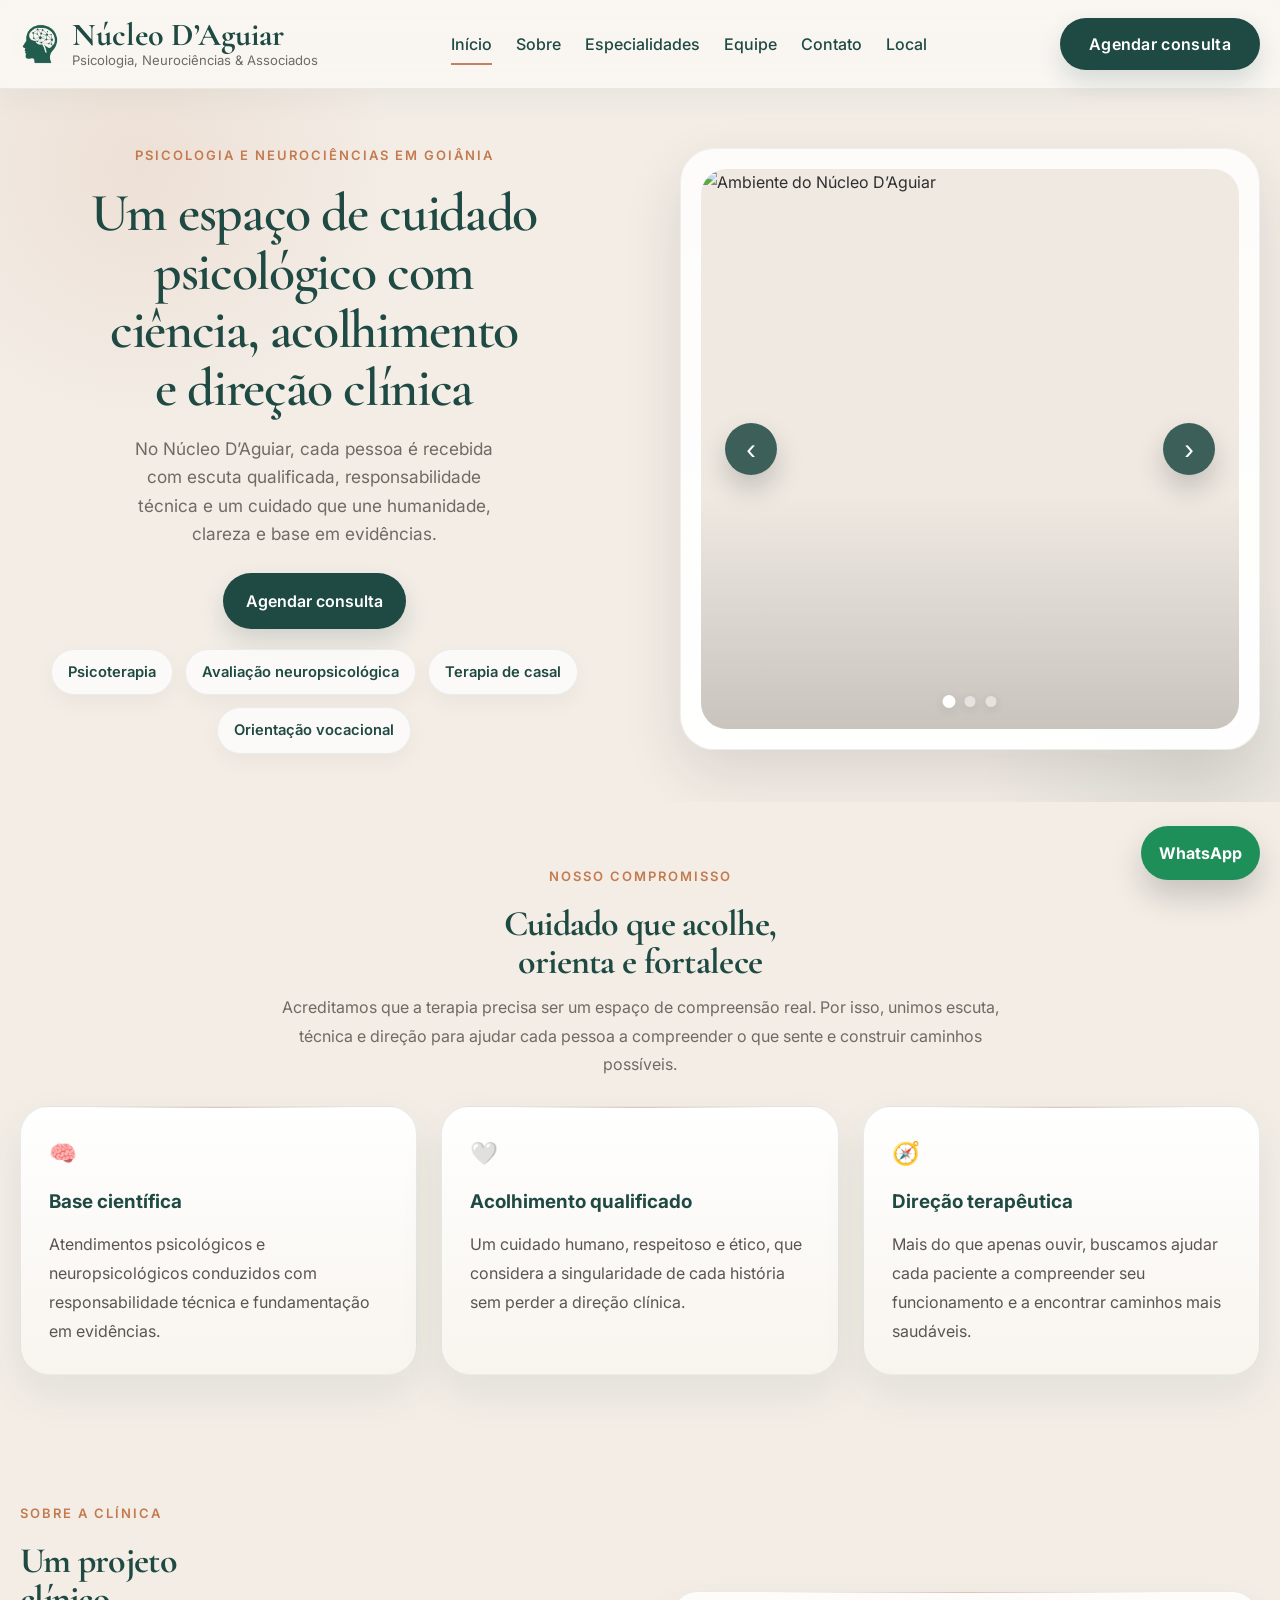
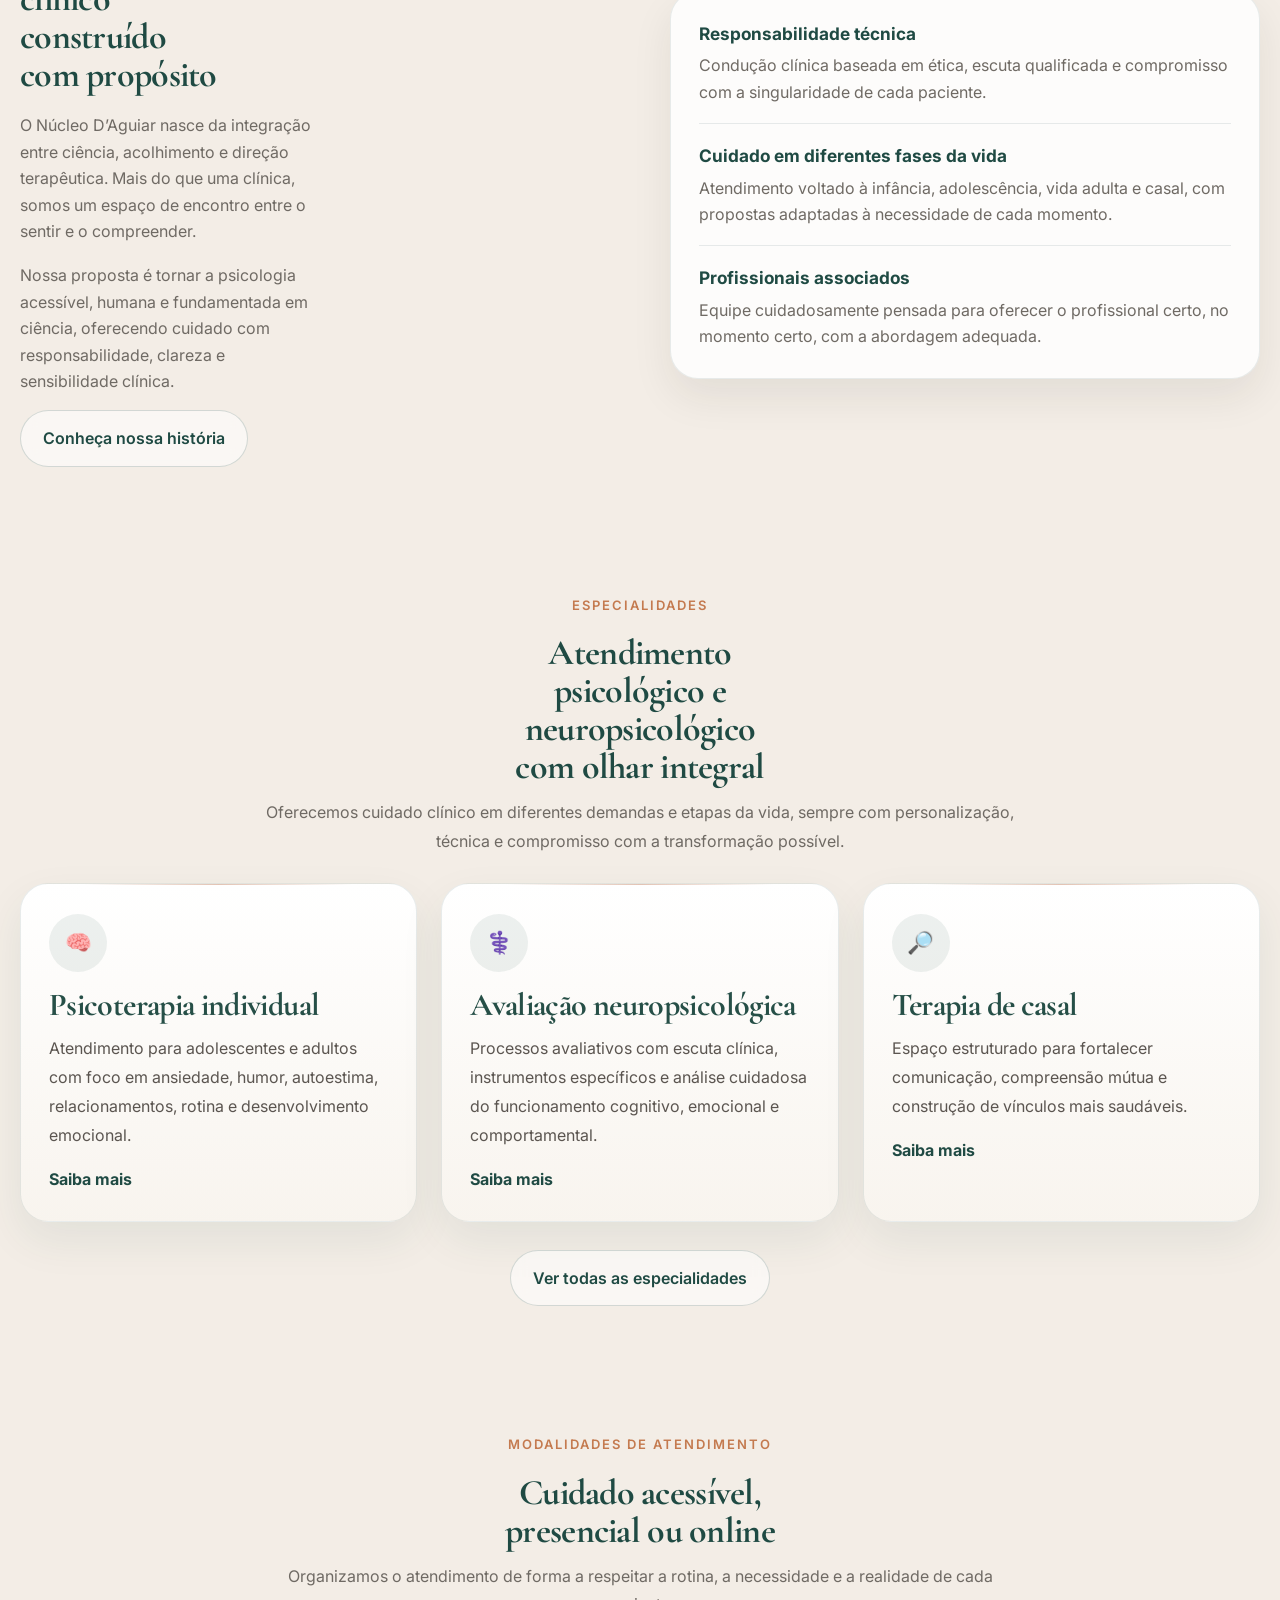
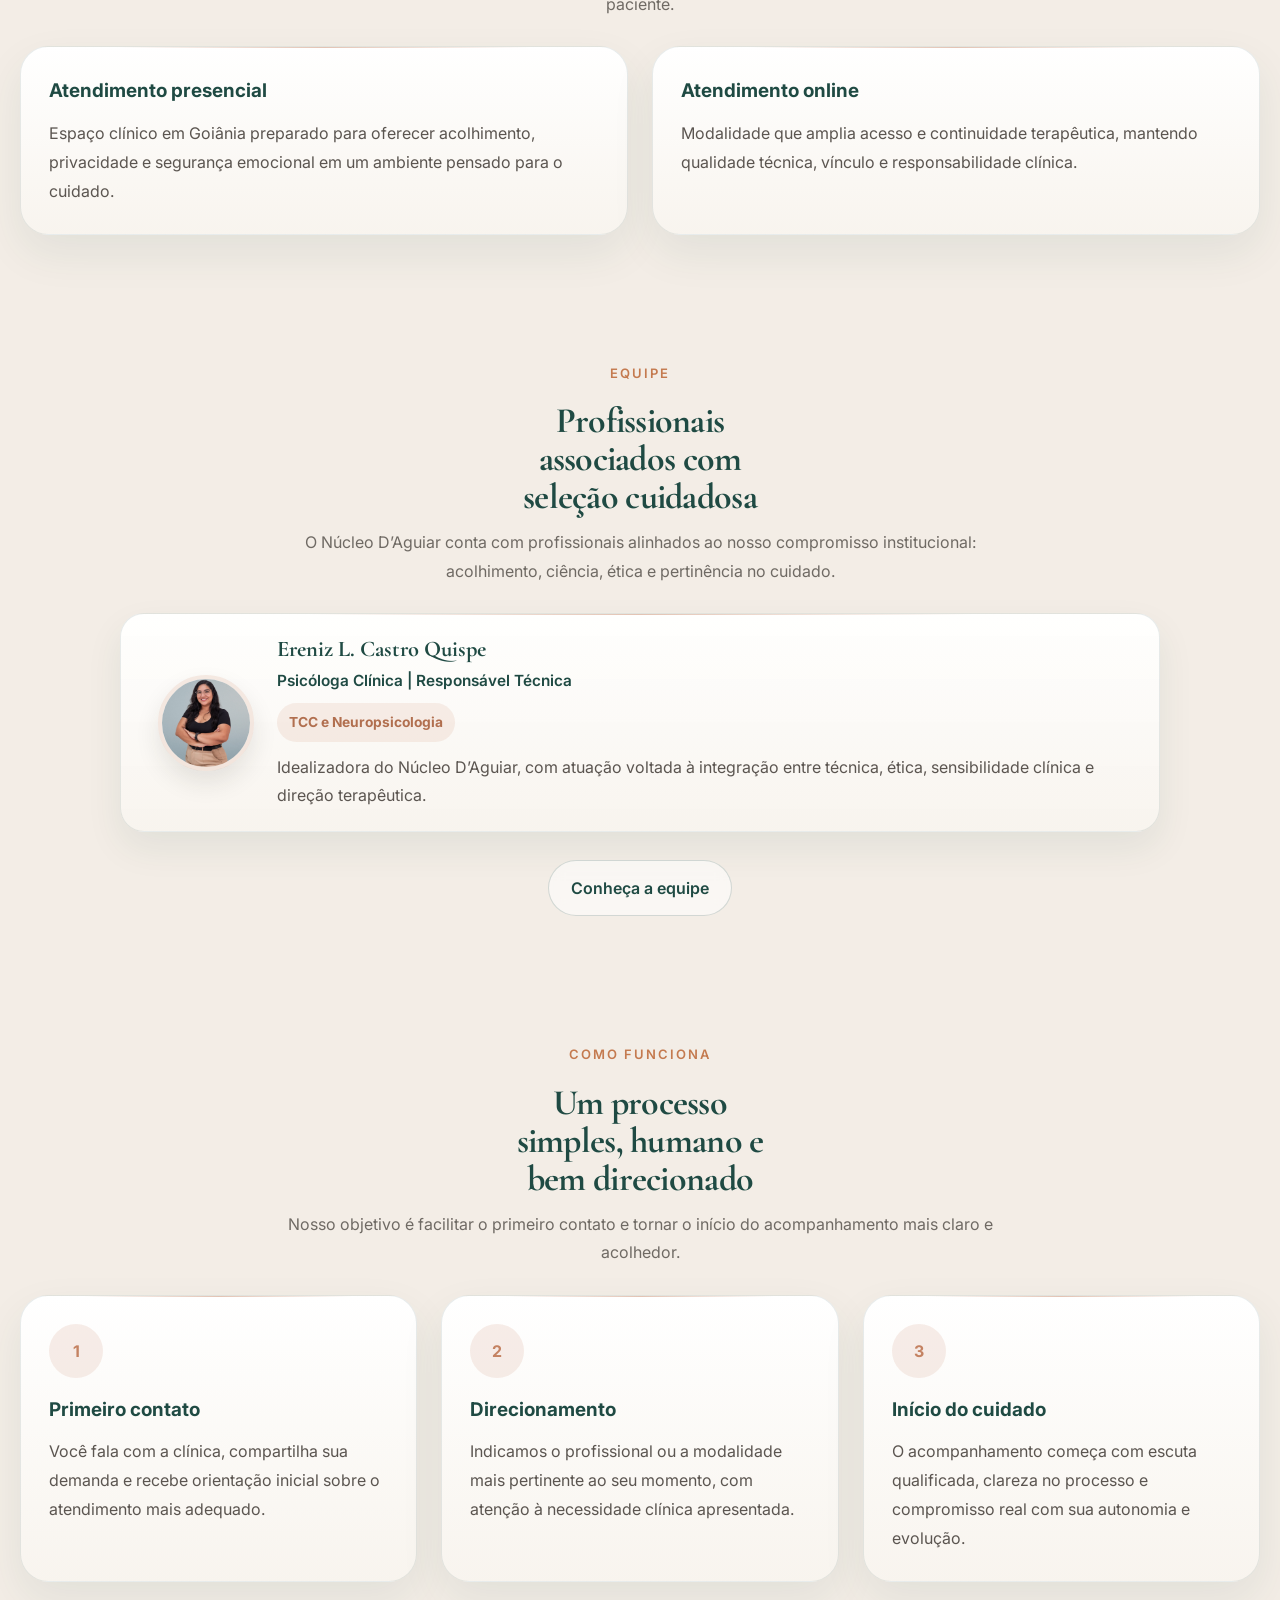
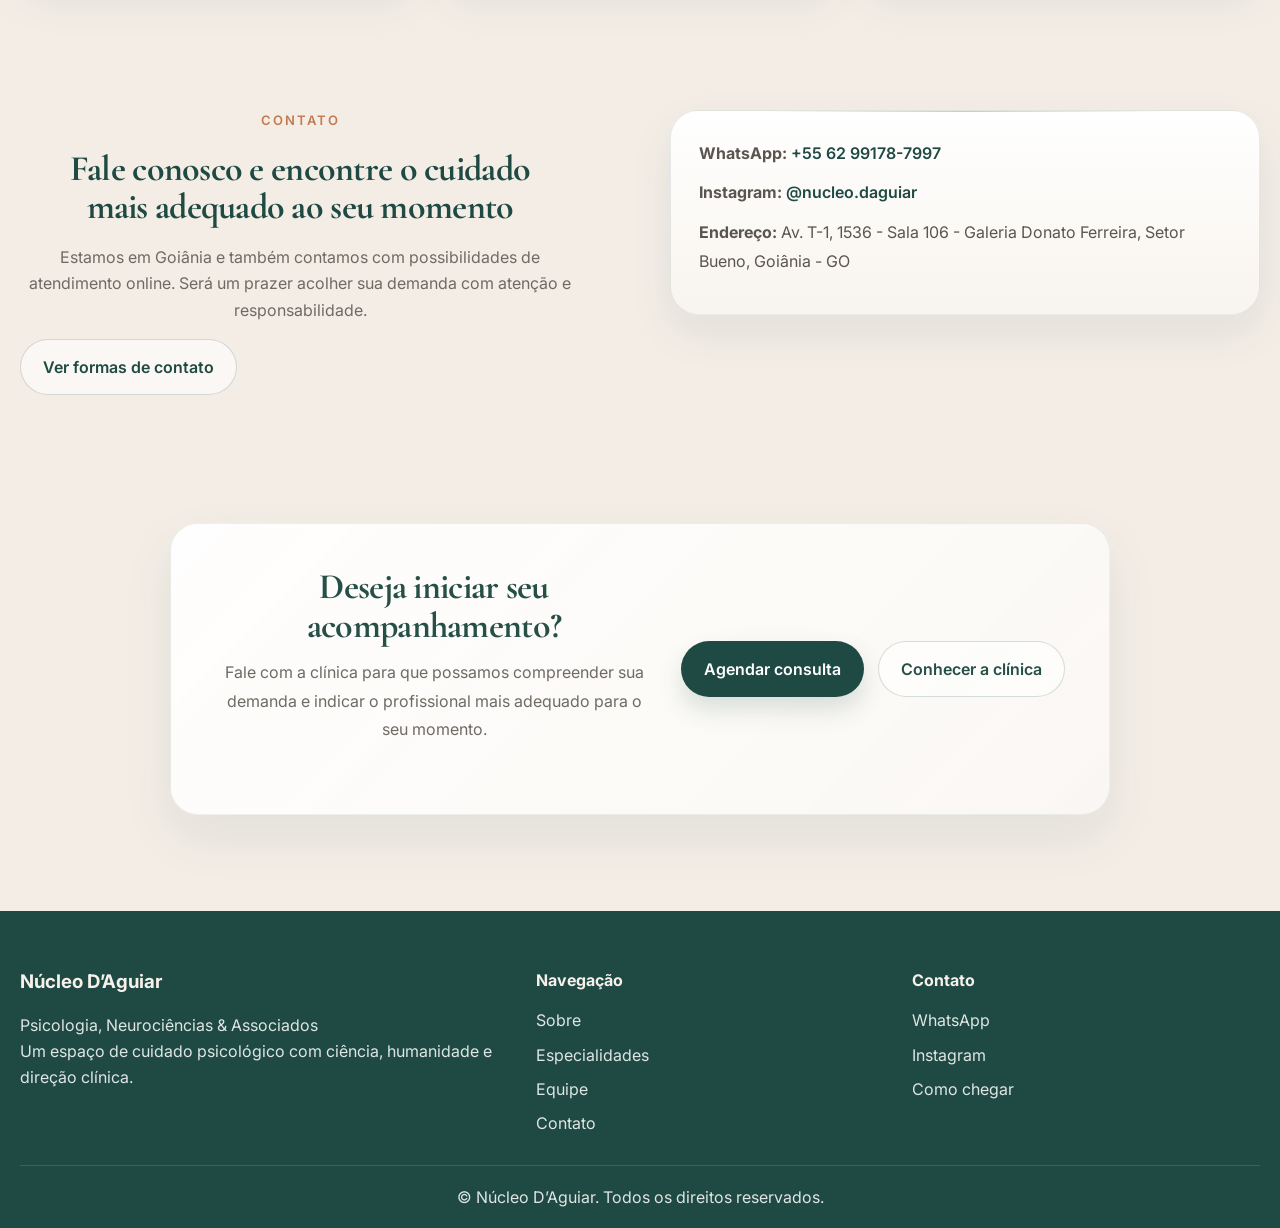
==== commit a7168e05: "Update index.html" ====
--- a/index.html
+++ b/index.html
@@ -1,79 +1,100 @@
 <!DOCTYPE html>
 <html lang="pt-BR">
+
 <head>
-  <meta charset="UTF-8" />
-  <meta name="viewport" content="width=device-width, initial-scale=1.0" />
-
-  <title>Clínica de Psicologia em Goiânia | Núcleo D’Aguiar</title>
-  <meta name="description" content="Clínica de psicologia em Goiânia com atendimento presencial e online. Psicoterapia, neuropsicologia, orientação vocacional e cuidado psicológico baseado em evidências no Núcleo D’Aguiar." />
-  <meta name="keywords" content="psicólogo em Goiânia, clínica de psicologia Goiânia, avaliação neuropsicológica Goiânia, psicoterapia Goiânia, psicólogo Setor Bueno, psicólogo online" />
-  <meta name="author" content="Núcleo D’Aguiar" />
-  <meta name="robots" content="index, follow" />
-  <meta name="theme-color" content="#1F4A43" />
-
-  <link rel="canonical" href="https://nucleodaguiar.github.io/nucleo-daguiar-site/" />
-
-  <link rel="preconnect" href="https://fonts.googleapis.com" />
-  <link rel="preconnect" href="https://fonts.gstatic.com" crossorigin />
-  <link href="https://fonts.googleapis.com/css2?family=Cormorant+Garamond:wght@500;600;700&family=Inter:wght@300;400;500;600;700&display=swap" rel="stylesheet" />
-  <link rel="stylesheet" href="assets/css/style.css" />
-
-  <link rel="icon" href="favicon.ico" sizes="any" />
-  <link rel="icon" type="image/png" sizes="32x32" href="assets/img/favicon_32.png" />
-  <link rel="icon" type="image/png" sizes="16x16" href="assets/img/favicon_16.png" />
-  <link rel="apple-touch-icon" href="assets/img/favicon_128.png" />
-
-  <meta property="og:type" content="website" />
-  <meta property="og:title" content="Núcleo D’Aguiar | Psicologia, Neurociências & Associados" />
-  <meta property="og:description" content="Clínica de psicologia em Goiânia com atendimento presencial e online, cuidado baseado em evidências e escuta qualificada." />
-  <meta property="og:url" content="https://nucleodaguiar.github.io/nucleo-daguiar-site/" />
-  <meta property="og:image" content="https://nucleodaguiar.github.io/nucleo-daguiar-site/assets/img/icone_header_256.png" />
-  <meta property="og:locale" content="pt_BR" />
-
-  <meta name="twitter:card" content="summary_large_image" />
-  <meta name="twitter:title" content="Núcleo D’Aguiar | Psicologia, Neurociências & Associados" />
-  <meta name="twitter:description" content="Clínica de psicologia em Goiânia com atendimento presencial e online." />
-  <meta name="twitter:image" content="https://nucleodaguiar.github.io/nucleo-daguiar-site/assets/img/icone_header_256.png" />
+  <meta charset="UTF-8">
+  <meta name="viewport" content="width=device-width, initial-scale=1.0">
+
+  <title>Núcleo D’Aguiar | Psicologia, Neurociências & Associados em Goiânia</title>
+  <meta name="description" content="Clínica de psicologia em Goiânia com atendimentos psicológicos e neuropsicológicos baseados em evidências, acolhimento qualificado e direção clínica.">
+  <meta name="keywords" content="psicólogo em Goiânia, clínica de psicologia Goiânia, avaliação neuropsicológica Goiânia, terapia cognitivo-comportamental Goiânia, terapia de casal Goiânia, orientação vocacional Goiânia">
+  <meta name="author" content="Núcleo D’Aguiar">
+  <meta name="robots" content="index, follow">
+  <meta name="theme-color" content="#1F4A43">
+
+  <link rel="canonical" href="https://www.nucleodaguiar.com.br/">
+
+  <link rel="icon" href="favicon.ico" sizes="any">
+  <link rel="icon" type="image/png" sizes="16x16" href="assets/img/favicon_16.png">
+  <link rel="icon" type="image/png" sizes="32x32" href="assets/img/favicon_32.png">
+  <link rel="apple-touch-icon" sizes="128x128" href="assets/img/favicon_128.png">
+
+  <meta property="og:type" content="website">
+  <meta property="og:locale" content="pt_BR">
+  <meta property="og:site_name" content="Núcleo D’Aguiar">
+  <meta property="og:title" content="Núcleo D’Aguiar | Psicologia, Neurociências & Associados em Goiânia">
+  <meta property="og:description" content="Um espaço de cuidado psicológico e neuropsicológico em Goiânia, com acolhimento humano, base científica e direção clínica.">
+  <meta property="og:url" content="https://www.nucleodaguiar.com.br/">
+  <meta property="og:image" content="https://www.nucleodaguiar.com.br/assets/img/icone_header_256.png">
+
+  <meta name="twitter:card" content="summary_large_image">
+  <meta name="twitter:title" content="Núcleo D’Aguiar | Psicologia, Neurociências & Associados em Goiânia">
+  <meta name="twitter:description" content="Clínica de psicologia em Goiânia com atendimento acolhedor, ético e baseado em evidências.">
+  <meta name="twitter:image" content="https://www.nucleodaguiar.com.br/assets/img/icone_header_256.png">
+
+  <link rel="preconnect" href="https://fonts.googleapis.com">
+  <link rel="preconnect" href="https://fonts.gstatic.com" crossorigin>
+  <link rel="preload" as="image" href="assets/img/icone_header_256.png">
+  <link href="https://fonts.googleapis.com/css2?family=Cormorant+Garamond:wght@500;600;700&family=Inter:wght@300;400;500;600;700&display=swap" rel="stylesheet">
+
+  <link rel="stylesheet" href="assets/css/style.css">
+
+  <meta name="google-site-verification" content="Fq9XzqXIuJSj0qs8DI8PtxM16mHTPF0xlq18RUUmvxI" />
+
+  <script async src="https://www.googletagmanager.com/gtag/js?id=AW-17385598203"></script>
+  <script>
+    window.dataLayer = window.dataLayer || [];
+    function gtag(){dataLayer.push(arguments);}
+    gtag('js', new Date());
+    gtag('config', 'AW-17385598203');
+  </script>
+
+  <script>
+    function gtag_report_conversion(url) {
+      var callback = function () {
+        if (typeof(url) !== 'undefined') {
+          window.open(url, '_blank', 'noopener,noreferrer');
+        }
+      };
+      gtag('event', 'conversion', {
+        'send_to': 'AW-17385598203/TA3UCOS7_4kcEPvZjOJA',
+        'event_callback': callback
+      });
+      return false;
+    }
+  </script>
 
   <script type="application/ld+json">
   {
     "@context": "https://schema.org",
     "@type": "Psychologist",
-    "name": "Núcleo D’Aguiar",
-    "image": "https://nucleodaguiar.github.io/nucleo-daguiar-site/assets/img/icone_header_256.png",
-    "url": "https://nucleodaguiar.github.io/nucleo-daguiar-site/",
+    "name": "Núcleo D’Aguiar – Psicologia, Neurociências & Associados",
+    "url": "https://www.nucleodaguiar.com.br/",
+    "image": "https://www.nucleodaguiar.com.br/assets/img/icone_header_256.png",
     "telephone": "+55 62 99178-7997",
     "address": {
       "@type": "PostalAddress",
-      "streetAddress": "Av. T-1, 1536 - Galeria Donato Ferreira",
+      "streetAddress": "Av. T-1, 1536 - Sala 106 - Galeria Donato Ferreira",
       "addressLocality": "Goiânia",
       "addressRegion": "GO",
+      "postalCode": "74215-022",
       "addressCountry": "BR"
     },
-    "areaServed": "Goiânia e atendimento online",
+    "areaServed": "Goiânia",
     "sameAs": [
       "https://www.instagram.com/nucleo.daguiar/"
-    ],
-    "description": "Clínica de psicologia em Goiânia com atendimento presencial e online, psicoterapia, neuropsicologia e orientação vocacional."
+    ]
   }
   </script>
 </head>
 
-  <!-- Google tag (gtag.js) -->
-<script async src="https://www.googletagmanager.com/gtag/js?id=AW-17385598203"></script>
-<script>
-  window.dataLayer = window.dataLayer || [];
-  function gtag(){dataLayer.push(arguments);}
-  gtag('js', new Date());
-
-  gtag('config', 'AW-17385598203');
-</script>
 <body>
-  
+
   <header class="site-header">
     <div class="container header-wrap">
+
       <a href="index.html" class="brand" aria-label="Página inicial do Núcleo D’Aguiar">
-        <img src="assets/img/icone_header_256.png" alt="Ícone Núcleo D’Aguiar" class="brand-icon" />
+        <img src="assets/img/icone_header_256.png" class="brand-icon" alt="Ícone Núcleo D’Aguiar" loading="eager" decoding="async">
         <div class="brand-text">
           <span class="brand-title">Núcleo D’Aguiar</span>
           <span class="brand-subtitle">Psicologia, Neurociências & Associados</span>
@@ -91,315 +112,332 @@
         <a href="local.html">Local</a>
       </nav>
 
-      <a href="https://wa.me/5562991787997" target="_blank" rel="noopener noreferrer" class="btn btn-primary desktop-cta">Agendar consulta</a>
+      <a href="https://wa.me/5562991787997"
+         class="btn btn-primary desktop-cta"
+         target="_blank"
+         rel="noopener noreferrer"
+         onclick="return gtag_report_conversion('https://wa.me/5562991787997');">
+        Agendar consulta
+      </a>
+
     </div>
   </header>
 
   <main>
+
     <section class="hero-home">
-      <div class="container hero-grid">
-        <div class="hero-copy fade-up">
-          <span class="eyebrow">Núcleo D’Aguiar</span>
-          <h1>Clínica de psicologia em Goiânia</h1>
+      <div class="container">
+        <div class="hero-grid">
+
+          <div class="hero-copy fade-up">
+            <span class="eyebrow">Psicologia e Neurociências em Goiânia</span>
+
+            <h1>
+              Um espaço de cuidado psicológico com ciência, acolhimento e direção clínica
+            </h1>
+
+            <p>
+              No Núcleo D’Aguiar, cada pessoa é recebida com escuta qualificada, responsabilidade técnica e um cuidado que une humanidade, clareza e base em evidências.
+            </p>
+
+            <div class="hero-actions">
+              <a href="https://wa.me/5562991787997"
+                 class="btn btn-primary"
+                 target="_blank"
+                 rel="noopener noreferrer"
+                 onclick="return gtag_report_conversion('https://wa.me/5562991787997');">
+                Agendar consulta
+              </a>
+            </div>
+
+            <div class="hero-mini-highlights">
+              <span>Psicoterapia</span>
+              <span>Avaliação neuropsicológica</span>
+              <span>Terapia de casal</span>
+              <span>Orientação vocacional</span>
+            </div>
+          </div>
+
+          <div class="hero-card hero-carousel fade-up">
+            <div class="hero-carousel-track">
+              <img src="assets/img/clinica_1.jpg" alt="Ambiente do Núcleo D’Aguiar" class="carousel-image active">
+              <img src="assets/img/clinica_2.jpg" alt="Espaço de atendimento da clínica" class="carousel-image">
+              <img src="assets/img/clinica_3.jpg" alt="Detalhes do espaço terapêutico" class="carousel-image">
+
+              <button class="carousel-btn prev" aria-label="Imagem anterior">‹</button>
+              <button class="carousel-btn next" aria-label="Próxima imagem">›</button>
+
+              <div class="carousel-dots">
+                <button class="carousel-dot active" aria-label="Ir para imagem 1"></button>
+                <button class="carousel-dot" aria-label="Ir para imagem 2"></button>
+                <button class="carousel-dot" aria-label="Ir para imagem 3"></button>
+              </div>
+            </div>
+          </div>
+
+        </div>
+      </div>
+    </section>
+
+    <section class="trust-section">
+      <div class="container">
+        <div class="section-heading fade-up">
+          <span class="eyebrow">Nosso compromisso</span>
+          <h2>Cuidado que acolhe, orienta e fortalece</h2>
           <p>
-            Atendimento psicológico baseado em evidências para crianças, adolescentes e adultos,
-            com escuta qualificada, cuidado ético e proposta clínica humanizada.
+            Acreditamos que a terapia precisa ser um espaço de compreensão real. Por isso, unimos escuta, técnica e direção para ajudar cada pessoa a compreender o que sente e construir caminhos possíveis.
           </p>
-
-          <div class="hero-mini-highlights">
-            <span>Psicoterapia</span>
-            <span>Neuropsicologia</span>
-            <span>Atendimento presencial e online</span>
-          </div>
-        </div>
-
-        <div class="hero-card hero-carousel fade-up" aria-label="Fotos da clínica">
-          <div class="hero-carousel-track">
-            <img src="assets/img/hero-clinica-1.jpg" alt="Consultório da clínica Núcleo D’Aguiar" class="carousel-image active" />
-            <img src="assets/img/hero-clinica-2.jpg" alt="Sala infantil da clínica Núcleo D’Aguiar" class="carousel-image" />
-            <img src="assets/img/hero-clinica-3.jpg" alt="Recepção da clínica Núcleo D’Aguiar" class="carousel-image" />
-            <img src="assets/img/hero-clinica-4.jpg" alt="Sala de atendimento da clínica Núcleo D’Aguiar" class="carousel-image" />
-          </div>
-
-          <button class="carousel-btn prev" aria-label="Foto anterior">‹</button>
-          <button class="carousel-btn next" aria-label="Próxima foto">›</button>
-
-          <div class="carousel-dots" aria-label="Navegação do carrossel">
-            <button class="carousel-dot active" aria-label="Ir para foto 1"></button>
-            <button class="carousel-dot" aria-label="Ir para foto 2"></button>
-            <button class="carousel-dot" aria-label="Ir para foto 3"></button>
-            <button class="carousel-dot" aria-label="Ir para foto 4"></button>
-          </div>
-        </div>
-      </div>
-    </section>
-
-    <section class="trust-section">
-      <div class="container">
-        <div class="section-heading center fade-up">
-          <span class="eyebrow">Base institucional</span>
-          <h2>Um cuidado psicológico que une ciência, escuta e humanidade</h2>
+        </div>
+
+        <div class="cards-grid cards-3">
+          <article class="feature-card fade-up">
+            <div class="feature-icon">🧠</div>
+            <h3>Base científica</h3>
+            <p>Atendimentos psicológicos e neuropsicológicos conduzidos com responsabilidade técnica e fundamentação em evidências.</p>
+          </article>
+
+          <article class="feature-card fade-up">
+            <div class="feature-icon">🤍</div>
+            <h3>Acolhimento qualificado</h3>
+            <p>Um cuidado humano, respeitoso e ético, que considera a singularidade de cada história sem perder a direção clínica.</p>
+          </article>
+
+          <article class="feature-card fade-up">
+            <div class="feature-icon">🧭</div>
+            <h3>Direção terapêutica</h3>
+            <p>Mais do que apenas ouvir, buscamos ajudar cada paciente a compreender seu funcionamento e a encontrar caminhos mais saudáveis.</p>
+          </article>
+        </div>
+      </div>
+    </section>
+
+    <section class="about-preview page-section">
+      <div class="container">
+        <div class="split-section">
+
+          <div class="section-copy fade-up">
+            <span class="eyebrow">Sobre a clínica</span>
+            <h2>Um projeto clínico construído com propósito</h2>
+            <p>
+              O Núcleo D’Aguiar nasce da integração entre ciência, acolhimento e direção terapêutica. Mais do que uma clínica, somos um espaço de encontro entre o sentir e o compreender.
+            </p>
+            <p>
+              Nossa proposta é tornar a psicologia acessível, humana e fundamentada em ciência, oferecendo cuidado com responsabilidade, clareza e sensibilidade clínica.
+            </p>
+            <a href="sobre.html" class="btn btn-secondary">Conheça nossa história</a>
+          </div>
+
+          <div class="highlight-box fade-up">
+            <div class="highlight-item">
+              <strong>Responsabilidade técnica</strong>
+              <span>Condução clínica baseada em ética, escuta qualificada e compromisso com a singularidade de cada paciente.</span>
+            </div>
+
+            <div class="highlight-item">
+              <strong>Cuidado em diferentes fases da vida</strong>
+              <span>Atendimento voltado à infância, adolescência, vida adulta e casal, com propostas adaptadas à necessidade de cada momento.</span>
+            </div>
+
+            <div class="highlight-item">
+              <strong>Profissionais associados</strong>
+              <span>Equipe cuidadosamente pensada para oferecer o profissional certo, no momento certo, com a abordagem adequada.</span>
+            </div>
+          </div>
+
+        </div>
+      </div>
+    </section>
+
+    <section class="specialties-preview">
+      <div class="container">
+        <div class="section-heading fade-up">
+          <span class="eyebrow">Especialidades</span>
+          <h2>Atendimento psicológico e neuropsicológico com olhar integral</h2>
           <p>
-            Nossa atuação clínica foi construída para oferecer acolhimento com direção, clareza técnica e respeito à singularidade de cada pessoa.
+            Oferecemos cuidado clínico em diferentes demandas e etapas da vida, sempre com personalização, técnica e compromisso com a transformação possível.
           </p>
         </div>
 
-        <div class="cards-grid cards-3 fade-up">
-          <article class="feature-card">
-            <div class="feature-icon">◆</div>
-            <h3>Base científica</h3>
-            <p>Terapia Cognitivo-Comportamental e neuropsicologia como base para um cuidado clínico responsável.</p>
-          </article>
-
-          <article class="feature-card">
-            <div class="feature-icon">◆</div>
-            <h3>Atendimento humanizado</h3>
-            <p>Escuta ética, acolhedora e respeitosa, com atenção à singularidade e ao contexto de cada paciente.</p>
-          </article>
-
-          <article class="feature-card">
-            <div class="feature-icon">◆</div>
-            <h3>Presencial e online</h3>
-            <p>Atendimento para diferentes fases da vida, com modalidades adaptadas à rotina e à necessidade clínica.</p>
-          </article>
-        </div>
-      </div>
-    </section>
-
-    <section class="about-preview">
-      <div class="container split-section fade-up">
-        <div class="section-copy">
-          <span class="eyebrow">Sobre a clínica</span>
-          <h2>Um espaço pensado para acolher, compreender e construir caminhos mais saudáveis</h2>
+        <div class="cards-grid cards-3">
+          <article class="service-card fade-up">
+            <h3>Psicoterapia individual</h3>
+            <p>Atendimento para adolescentes e adultos com foco em ansiedade, humor, autoestima, relacionamentos, rotina e desenvolvimento emocional.</p>
+            <a href="especialidades.html">Saiba mais</a>
+          </article>
+
+          <article class="service-card fade-up">
+            <h3>Avaliação neuropsicológica</h3>
+            <p>Processos avaliativos com escuta clínica, instrumentos específicos e análise cuidadosa do funcionamento cognitivo, emocional e comportamental.</p>
+            <a href="especialidades.html">Saiba mais</a>
+          </article>
+
+          <article class="service-card fade-up">
+            <h3>Terapia de casal</h3>
+            <p>Espaço estruturado para fortalecer comunicação, compreensão mútua e construção de vínculos mais saudáveis.</p>
+            <a href="especialidades.html">Saiba mais</a>
+          </article>
+        </div>
+
+        <div class="section-cta center fade-up">
+          <a href="especialidades.html" class="btn btn-secondary">Ver todas as especialidades</a>
+        </div>
+      </div>
+    </section>
+
+    <section class="modalidades-section">
+      <div class="container">
+        <div class="section-heading fade-up">
+          <span class="eyebrow">Modalidades de atendimento</span>
+          <h2>Cuidado acessível, presencial ou online</h2>
           <p>
-            O Núcleo D’Aguiar nasceu do propósito de tornar a psicologia acessível, humana e fundamentada em ciência, reunindo cuidado clínico, escuta qualificada e direção terapêutica.
+            Organizamos o atendimento de forma a respeitar a rotina, a necessidade e a realidade de cada paciente.
           </p>
-          <a href="sobre.html" class="btn btn-secondary">Conheça nossa história</a>
-        </div>
-
-        <div class="highlight-box">
-          <div class="highlight-item">
-            <strong>Ciência e acolhimento</strong>
-            <span>Traduzimos conhecimento técnico em cuidado psicológico claro, humano e responsável.</span>
-          </div>
-          <div class="highlight-item">
-            <strong>Diferentes fases da vida</strong>
-            <span>Atendimento para infância, adolescência e vida adulta, respeitando demandas e contextos específicos.</span>
-          </div>
-          <div class="highlight-item">
-            <strong>Direcionamento clínico</strong>
-            <span>O cuidado busca fortalecer autonomia, compreensão emocional e caminhos possíveis de transformação.</span>
-          </div>
-        </div>
-      </div>
-    </section>
-
-    <section class="specialties-preview">
-      <div class="container">
-        <div class="section-heading center fade-up">
-          <span class="eyebrow">Especialidades</span>
-          <h2>Atendimento psicológico e avaliações especializadas para diferentes fases da vida</h2>
+        </div>
+
+        <div class="cards-grid cards-2">
+          <article class="mode-card fade-up">
+            <h3>Atendimento presencial</h3>
+            <p>Espaço clínico em Goiânia preparado para oferecer acolhimento, privacidade e segurança emocional em um ambiente pensado para o cuidado.</p>
+          </article>
+
+          <article class="mode-card fade-up">
+            <h3>Atendimento online</h3>
+            <p>Modalidade que amplia acesso e continuidade terapêutica, mantendo qualidade técnica, vínculo e responsabilidade clínica.</p>
+          </article>
+        </div>
+      </div>
+    </section>
+
+    <section class="team-preview">
+      <div class="container">
+        <div class="section-heading fade-up">
+          <span class="eyebrow">Equipe</span>
+          <h2>Profissionais associados com seleção cuidadosa</h2>
           <p>
-            Oferecemos acompanhamento clínico e avaliações especializadas considerando história, contexto e necessidades específicas de cada paciente.
+            O Núcleo D’Aguiar conta com profissionais alinhados ao nosso compromisso institucional: acolhimento, ciência, ética e pertinência no cuidado.
           </p>
         </div>
 
-        <div class="cards-grid cards-3 fade-up">
-          <article class="service-card">
-            <h3>Psicoterapia</h3>
-            <p>Espaço de escuta, reflexão e desenvolvimento emocional para infância, adolescência e adultos.</p>
-            <a href="especialidades.html">Saiba mais</a>
-          </article>
-
-          <article class="service-card">
-            <h3>Neuropsicologia</h3>
-            <p>Avaliações e investigação clínica do funcionamento cognitivo, atenção, memória e funções executivas.</p>
-            <a href="especialidades.html">Saiba mais</a>
-          </article>
-
-          <article class="service-card">
-            <h3>Orientação vocacional</h3>
-            <p>Processo voltado ao autoconhecimento e à construção de decisões acadêmicas e profissionais.</p>
-            <a href="especialidades.html">Saiba mais</a>
-          </article>
-        </div>
-      </div>
-    </section>
-
-    <section class="modalidades-section">
-      <div class="container">
-        <div class="section-heading center fade-up">
-          <span class="eyebrow">Modalidades</span>
-          <h2>Atendimento adaptado à realidade e à necessidade de cada paciente</h2>
+        <div class="team-home-list">
+          <article class="team-home-card-horizontal fade-up">
+            <div class="team-home-photo">
+              <img src="assets/img/ereniz.jpg" alt="Psicóloga Ereniz L. Castro Quispe">
+            </div>
+            <div class="team-home-info">
+              <h3>Ereniz L. Castro Quispe</h3>
+              <div class="team-home-meta">Psicóloga Clínica | Responsável Técnica</div>
+              <div class="team-home-badge">TCC e Neuropsicologia</div>
+              <p>Idealizadora do Núcleo D’Aguiar, com atuação voltada à integração entre técnica, ética, sensibilidade clínica e direção terapêutica.</p>
+            </div>
+          </article>
+        </div>
+
+        <div class="section-cta center fade-up">
+          <a href="equipe.html" class="btn btn-secondary">Conheça a equipe</a>
+        </div>
+      </div>
+    </section>
+
+    <section class="steps-section">
+      <div class="container">
+        <div class="section-heading fade-up">
+          <span class="eyebrow">Como funciona</span>
+          <h2>Um processo simples, humano e bem direcionado</h2>
           <p>
-            O formato do atendimento é definido com base na demanda clínica, disponibilidade do profissional e melhor condição para continuidade do cuidado.
+            Nosso objetivo é facilitar o primeiro contato e tornar o início do acompanhamento mais claro e acolhedor.
           </p>
         </div>
 
-        <div class="cards-grid cards-2 fade-up">
-          <article class="mode-card">
-            <h3>Presencial</h3>
-            <p>Sessões realizadas na clínica, em ambiente acolhedor, reservado e preparado para atendimento psicológico.</p>
-          </article>
-
-          <article class="mode-card">
-            <h3>Online</h3>
-            <p>Atendimento por videochamada com praticidade, conforto e manutenção da qualidade clínica.</p>
-          </article>
-        </div>
-      </div>
-    </section>
-
-    <section class="team-preview">
-      <div class="container">
-        <div class="section-heading center fade-up">
-          <span class="eyebrow">Equipe</span>
-          <h2>Profissionais comprometidos com escuta qualificada, ética e cuidado baseado em evidências</h2>
-          <p>
-            Uma equipe construída com critério, sensibilidade e responsabilidade para oferecer atendimento clínico coerente com a proposta do Núcleo D’Aguiar.
-          </p>
-        </div>
-
-        <div class="team-home-list fade-up">
-
-          <article class="team-home-card-horizontal">
-            <div class="team-home-photo">
-              <img src="assets/img/ereniz.jpg" alt="Foto da psicóloga Ereniz Castro" />
-            </div>
-            <div class="team-home-info">
-              <h3>Ereniz Castro</h3>
-              <p class="team-home-meta">Psicóloga | CRP 09/21728</p>
-              <span class="team-home-badge">Presencial e online</span>
-              <p>
-                Especialista em Terapia Cognitivo-Comportamental e Neuropsicologia, com atuação em acompanhamento psicológico e avaliações psicológicas e neuropsicológicas.
-              </p>
-            </div>
-          </article>
-
-          <article class="team-home-card-horizontal">
-            <div class="team-home-photo">
-              <img src="assets/img/ana-caroline.jpg" alt="Foto da psicóloga Ana Caroline Sousa" />
-            </div>
-            <div class="team-home-info">
-              <h3>Ana Caroline Sousa</h3>
-              <p class="team-home-meta">Psicóloga | CRP 09/21958</p>
-              <span class="team-home-badge">Atendimento presencial</span>
-              <p>
-                Atendimento psicológico para crianças, adolescentes e adultos, com escuta acolhedora e atuação fundamentada na Terapia Cognitivo-Comportamental.
-              </p>
-            </div>
-          </article>
-
-          <article class="team-home-card-horizontal">
-            <div class="team-home-photo">
-              <img src="assets/img/estevao.jpg" alt="Foto do psicólogo Estevão Ortiz Ribeiro" />
-            </div>
-            <div class="team-home-info">
-              <h3>Estevão Ortiz Ribeiro</h3>
-              <p class="team-home-meta">Psicólogo | CRP 06/149544</p>
-              <span class="team-home-badge">Atendimento online</span>
-              <p>
-                Atendimento para adolescentes e adultos, com foco em autoconhecimento, fortalecimento emocional e compreensão de padrões de pensamento.
-              </p>
-            </div>
-          </article>
-
-          <article class="team-home-card-horizontal">
-            <div class="team-home-photo">
-              <img src="assets/img/gessica.jpg" alt="Foto da psicóloga Gessica Pires" />
-            </div>
-            <div class="team-home-info">
-              <h3>Gessica Pires</h3>
-              <p class="team-home-meta">Psicóloga | CRP 04/82970</p>
-              <span class="team-home-badge">Atendimento online</span>
-              <p>
-                Atendimento psicológico para adultos, com atuação em orientação parental e acompanhamento de casais em processos de adoção.
-              </p>
-            </div>
-          </article>
-
-        </div>
-
-        <div class="section-cta center fade-up">
-          <a href="equipe.html" class="btn btn-secondary">Conhecer a equipe completa</a>
-        </div>
-      </div>
-    </section>
-
-    <section class="steps-section">
-      <div class="container">
-        <div class="section-heading center fade-up">
-          <span class="eyebrow">Como funciona</span>
-          <h2>Um processo simples, claro e acolhedor desde o primeiro contato</h2>
-          <p>
-            Buscamos tornar o início do atendimento mais leve, com orientação objetiva e direcionamento clínico adequado.
-          </p>
-        </div>
-
-        <div class="cards-grid cards-3 fade-up">
-          <article class="step-card">
-            <span class="step-number">01</span>
+        <div class="cards-grid cards-3">
+          <article class="step-card fade-up">
+            <div class="step-number">1</div>
             <h3>Primeiro contato</h3>
-            <p>Você envia uma mensagem via WhatsApp para a clínica e apresenta sua demanda inicial.</p>
-          </article>
-
-          <article class="step-card">
-            <span class="step-number">02</span>
+            <p>Você fala com a clínica, compartilha sua demanda e recebe orientação inicial sobre o atendimento mais adequado.</p>
+          </article>
+
+          <article class="step-card fade-up">
+            <div class="step-number">2</div>
             <h3>Direcionamento</h3>
-            <p>Encaminhamos você ao profissional ou modalidade mais adequada para sua necessidade.</p>
-          </article>
-
-          <article class="step-card">
-            <span class="step-number">03</span>
-            <h3>Atendimento</h3>
-            <p>A sessão acontece de forma presencial ou online, conforme a modalidade escolhida.</p>
+            <p>Indicamos o profissional ou a modalidade mais pertinente ao seu momento, com atenção à necessidade clínica apresentada.</p>
+          </article>
+
+          <article class="step-card fade-up">
+            <div class="step-number">3</div>
+            <h3>Início do cuidado</h3>
+            <p>O acompanhamento começa com escuta qualificada, clareza no processo e compromisso real com sua autonomia e evolução.</p>
           </article>
         </div>
       </div>
     </section>
 
     <section class="contact-preview">
-      <div class="container split-section fade-up">
-        <div class="section-copy">
-          <span class="eyebrow">Contato</span>
-          <h2>Fale com a clínica e receba orientações para iniciar seu atendimento</h2>
-          <p>Entre em contato pelo WhatsApp, conheça nosso Instagram e veja a localização da clínica.</p>
-
-          <div class="contact-list">
-            <p><strong>WhatsApp:</strong> <a href="https://wa.me/5562991787997" target="_blank" rel="noopener noreferrer">Iniciar conversa</a></p>
-            <p><strong>Instagram:</strong> <a href="https://instagram.com/nucleo.daguiar" target="_blank" rel="noopener noreferrer">@nucleo.daguiar</a></p>
-            <p><strong>Endereço:</strong> Av. T-1, 1536 - Setor Bueno - Galeria Donato Ferreira, Goiânia - GO</p>
-          </div>
-        </div>
-
-        <div class="map-box">
-          <iframe
-            src="https://www.google.com/maps/embed?pb=!1m18!1m12!1m3!1d3821.5735804825417!2d-49.273861!3d-16.698208699999995!2m3!1f0!2f0!3f0!3m2!1i1024!2i768!4f13.1!3m3!1m2!1s0x935ef149ebe3be7b%3A0x87077531e3fd5598!2sN%C3%BAcleo%20D&#39;Aguiar%20-%20Psicologia%2C%20Neuroci%C3%AAncias%20%26%20Associados!5e0!3m2!1spt-BR!2sbr!4v1773277249448!5m2!1spt-BR!2sbr"
-            loading="lazy"
-            allowfullscreen=""
-            referrerpolicy="no-referrer-when-downgrade"
-            title="Mapa da localização do Núcleo D’Aguiar">
-          </iframe>
-        </div>
-      </div>
-    </section>
+      <div class="container">
+        <div class="split-section">
+
+          <div class="section-copy fade-up">
+            <span class="eyebrow">Contato</span>
+            <h2>Fale conosco e encontre o cuidado mais adequado ao seu momento</h2>
+            <p>
+              Estamos em Goiânia e também contamos com possibilidades de atendimento online. Será um prazer acolher sua demanda com atenção e responsabilidade.
+            </p>
+            <a href="contato.html" class="btn btn-secondary">Ver formas de contato</a>
+          </div>
+
+          <div class="content-card fade-up">
+            <div class="contact-list">
+              <p><strong>WhatsApp:</strong> <a href="https://wa.me/5562991787997" target="_blank" rel="noopener noreferrer">+55 62 99178-7997</a></p>
+              <p><strong>Instagram:</strong> <a href="https://www.instagram.com/nucleo.daguiar/" target="_blank" rel="noopener noreferrer">@nucleo.daguiar</a></p>
+              <p><strong>Endereço:</strong> Av. T-1, 1536 - Sala 106 - Galeria Donato Ferreira, Setor Bueno, Goiânia - GO</p>
+            </div>
+          </div>
+
+        </div>
+      </div>
+    </section>
+
+    <section class="cta-section">
+      <div class="container">
+        <div class="cta-premium fade-up">
+          <div>
+            <h2>Deseja iniciar seu acompanhamento?</h2>
+            <p>
+              Fale com a clínica para que possamos compreender sua demanda e indicar o profissional mais adequado para o seu momento.
+            </p>
+          </div>
+
+          <div class="cta-team-actions">
+            <a href="https://wa.me/5562991787997"
+               class="btn btn-primary"
+               target="_blank"
+               rel="noopener noreferrer"
+               onclick="return gtag_report_conversion('https://wa.me/5562991787997');">
+              Agendar consulta
+            </a>
+
+            <a href="sobre.html" class="btn-outline-soft">Conhecer a clínica</a>
+          </div>
+        </div>
+      </div>
+    </section>
+
   </main>
 
   <footer class="site-footer">
     <div class="container footer-grid">
+
       <div>
         <h3>Núcleo D’Aguiar</h3>
         <p>Psicologia, Neurociências & Associados</p>
-        <p>Cuidado psicológico com base científica, escuta qualificada e acolhimento.</p>
+        <p>Um espaço de cuidado psicológico com ciência, humanidade e direção clínica.</p>
       </div>
 
       <div>
         <h4>Navegação</h4>
         <ul>
-          <li><a href="index.html">Início</a></li>
           <li><a href="sobre.html">Sobre</a></li>
           <li><a href="especialidades.html">Especialidades</a></li>
           <li><a href="equipe.html">Equipe</a></li>
+          <li><a href="contato.html">Contato</a></li>
         </ul>
       </div>
 
@@ -407,18 +445,28 @@
         <h4>Contato</h4>
         <ul>
           <li><a href="https://wa.me/5562991787997" target="_blank" rel="noopener noreferrer">WhatsApp</a></li>
-          <li><a href="https://instagram.com/nucleo.daguiar" target="_blank" rel="noopener noreferrer">Instagram</a></li>
-          <li>Av. T-1, 1536 - Setor Bueno - Galeria Donato Ferreira, Goiânia - GO</li>
+          <li><a href="https://www.instagram.com/nucleo.daguiar/" target="_blank" rel="noopener noreferrer">Instagram</a></li>
+          <li><a href="local.html">Como chegar</a></li>
         </ul>
       </div>
+
     </div>
+
     <div class="container footer-bottom">
       <p>© Núcleo D’Aguiar. Todos os direitos reservados.</p>
     </div>
   </footer>
 
-  <a href="https://wa.me/5562991787997" target="_blank" rel="noopener noreferrer" class="floating-whatsapp" aria-label="Falar no WhatsApp">WhatsApp</a>
-
-  <script src="assets/js/script.js"></script>
+  <a href="https://wa.me/5562991787997"
+     class="floating-whatsapp"
+     target="_blank"
+     rel="noopener noreferrer"
+     aria-label="Fale conosco pelo WhatsApp"
+     onclick="return gtag_report_conversion('https://wa.me/5562991787997');">
+    WhatsApp
+  </a>
+
+  <script src="assets/js/script.js" defer></script>
+
 </body>
 </html>
--- a/assets/css/style.css
+++ b/assets/css/style.css
@@ -1441,6 +1441,94 @@
   margin-top: 24px;
 }
 
+/* ===== SOBRE — BLOCO EDITORIAL PREMIUM ===== */
+
+.sobre-container {
+  max-width: 1120px;
+  margin: 0 auto;
+}
+
+.sobre-editorial {
+  position: relative;
+  max-width: 880px;
+  margin: 0 auto;
+  padding: 56px 48px;
+  background: linear-gradient(180deg, #ffffff 0%, #faf7f3 100%);
+  border: 1px solid rgba(31, 74, 67, 0.08);
+  border-radius: 28px;
+  box-shadow: 0 20px 50px rgba(31, 74, 67, 0.06);
+  text-align: left;
+  overflow: hidden;
+}
+
+.sobre-editorial::before {
+  content: "";
+  position: absolute;
+  top: 0;
+  left: 20%;
+  width: 60%;
+  height: 1px;
+  background: linear-gradient(
+    90deg,
+    transparent,
+    rgba(196, 130, 98, 0.5),
+    transparent
+  );
+}
+
+.sobre-editorial h2 {
+  text-align: center;
+  margin-bottom: 2.2rem;
+  font-family: "Cormorant Garamond", serif;
+  font-size: clamp(2.2rem, 3vw, 3rem);
+  line-height: 1.1;
+  letter-spacing: -0.02em;
+  color: #264f47;
+}
+
+.sobre-editorial p {
+  margin: 0 0 1.6rem;
+  font-size: 17px;
+  line-height: 1.95;
+  color: #4f4944;
+  text-align: justify;
+}
+
+.sobre-editorial p:first-of-type {
+  font-size: 18px;
+  color: #3f3a36;
+}
+
+.frase-destaque {
+  margin-top: 2.2rem;
+  margin-bottom: 2rem;
+  font-size: 18px;
+  font-weight: 600;
+  color: #264f47;
+  text-align: center;
+  letter-spacing: 0.02em;
+}
+
+.sobre-divisor {
+  width: 90px;
+  height: 1px;
+  margin: 1.8rem auto;
+  background: linear-gradient(
+    90deg,
+    transparent,
+    rgba(196, 130, 98, 0.55),
+    transparent
+  );
+  opacity: 0.9;
+}
+
+.sobre-editorial p:last-of-type {
+  font-size: 14px;
+  color: #8a837c;
+  text-align: center;
+  margin-top: 2rem;
+}
+
 /* RESPONSIVE */
 
 @media (max-width: 1180px) {
@@ -1648,6 +1736,28 @@
     border-radius: 22px;
   }
 
+  .sobre-editorial {
+    padding: 34px 24px;
+    border-radius: 22px;
+  }
+
+  .sobre-editorial h2 {
+    margin-bottom: 1.8rem;
+    font-size: clamp(2rem, 6vw, 2.5rem);
+  }
+
+  .sobre-editorial p {
+    font-size: 16px;
+    line-height: 1.86;
+    margin-bottom: 1.4rem;
+  }
+
+  .frase-destaque {
+    font-size: 17px;
+    margin-top: 1.8rem;
+    margin-bottom: 1.8rem;
+  }
+
   .team-card {
     flex-direction: column;
     align-items: center;
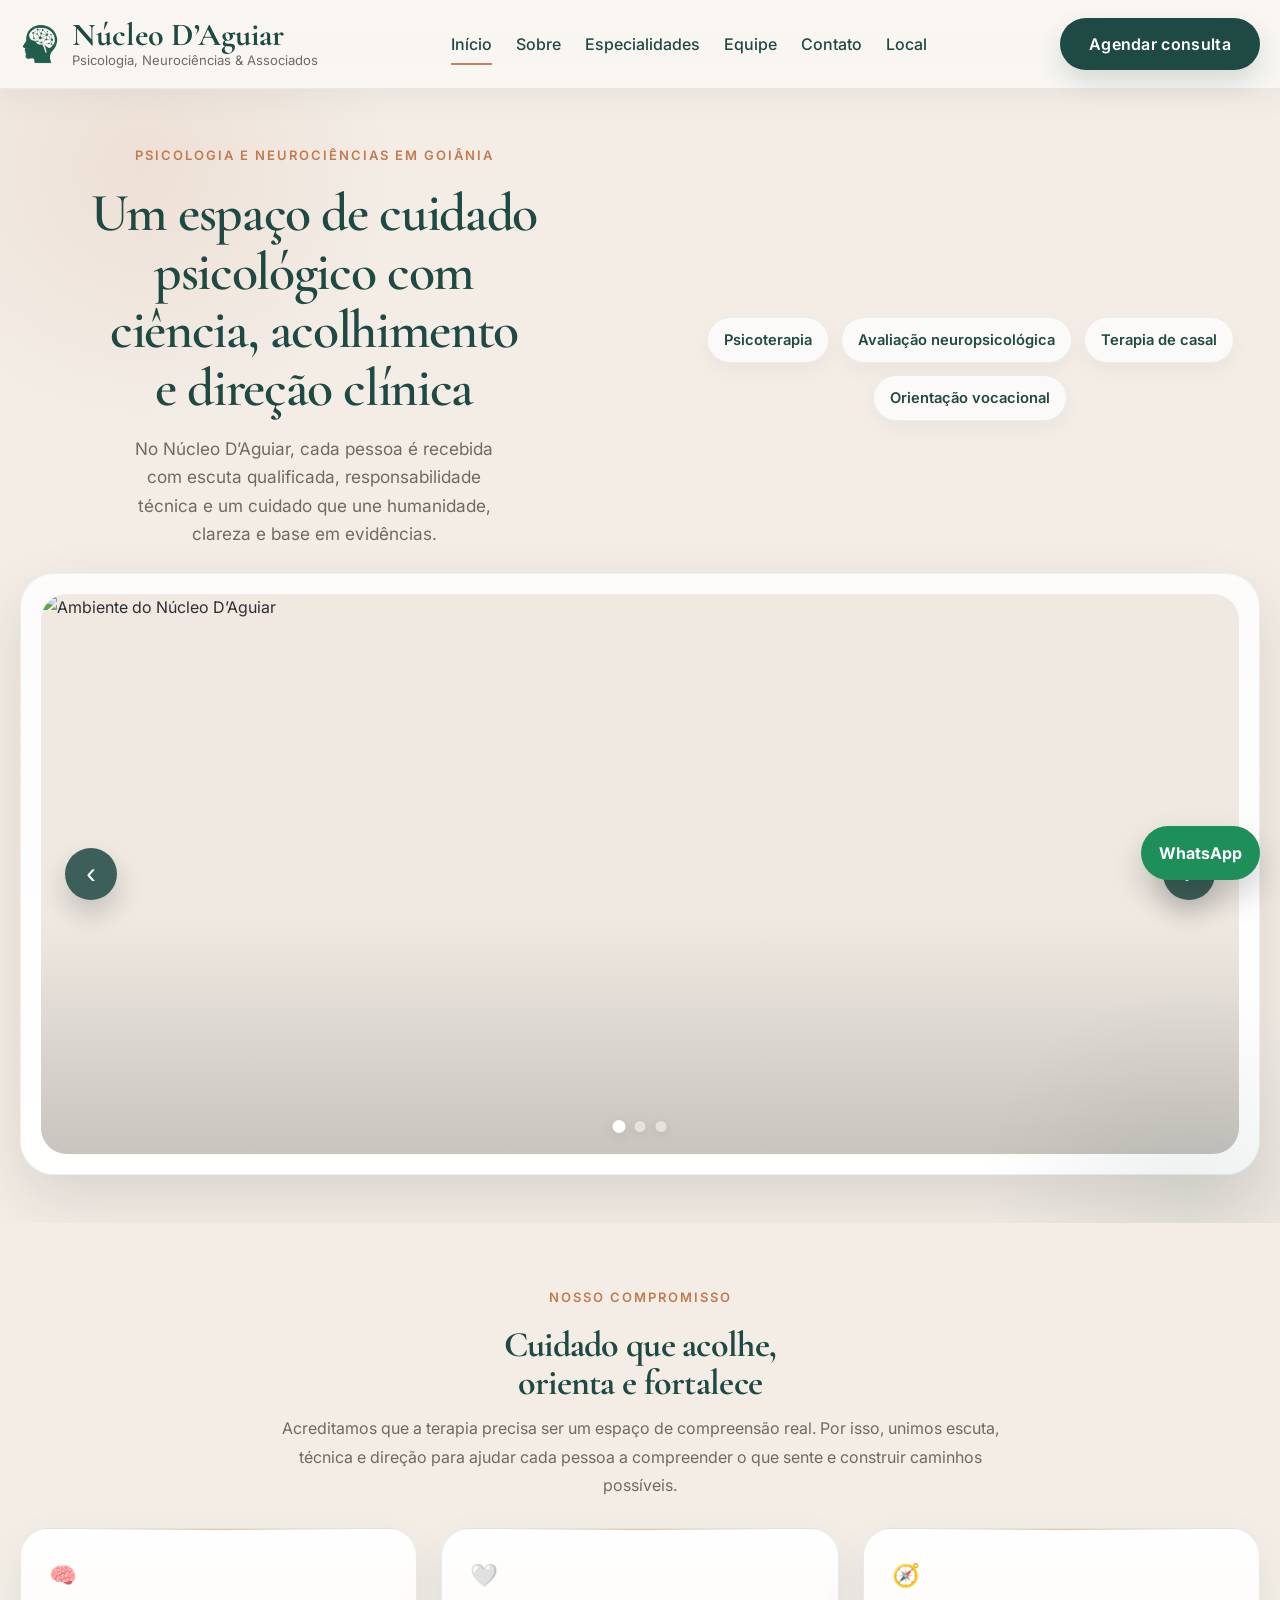
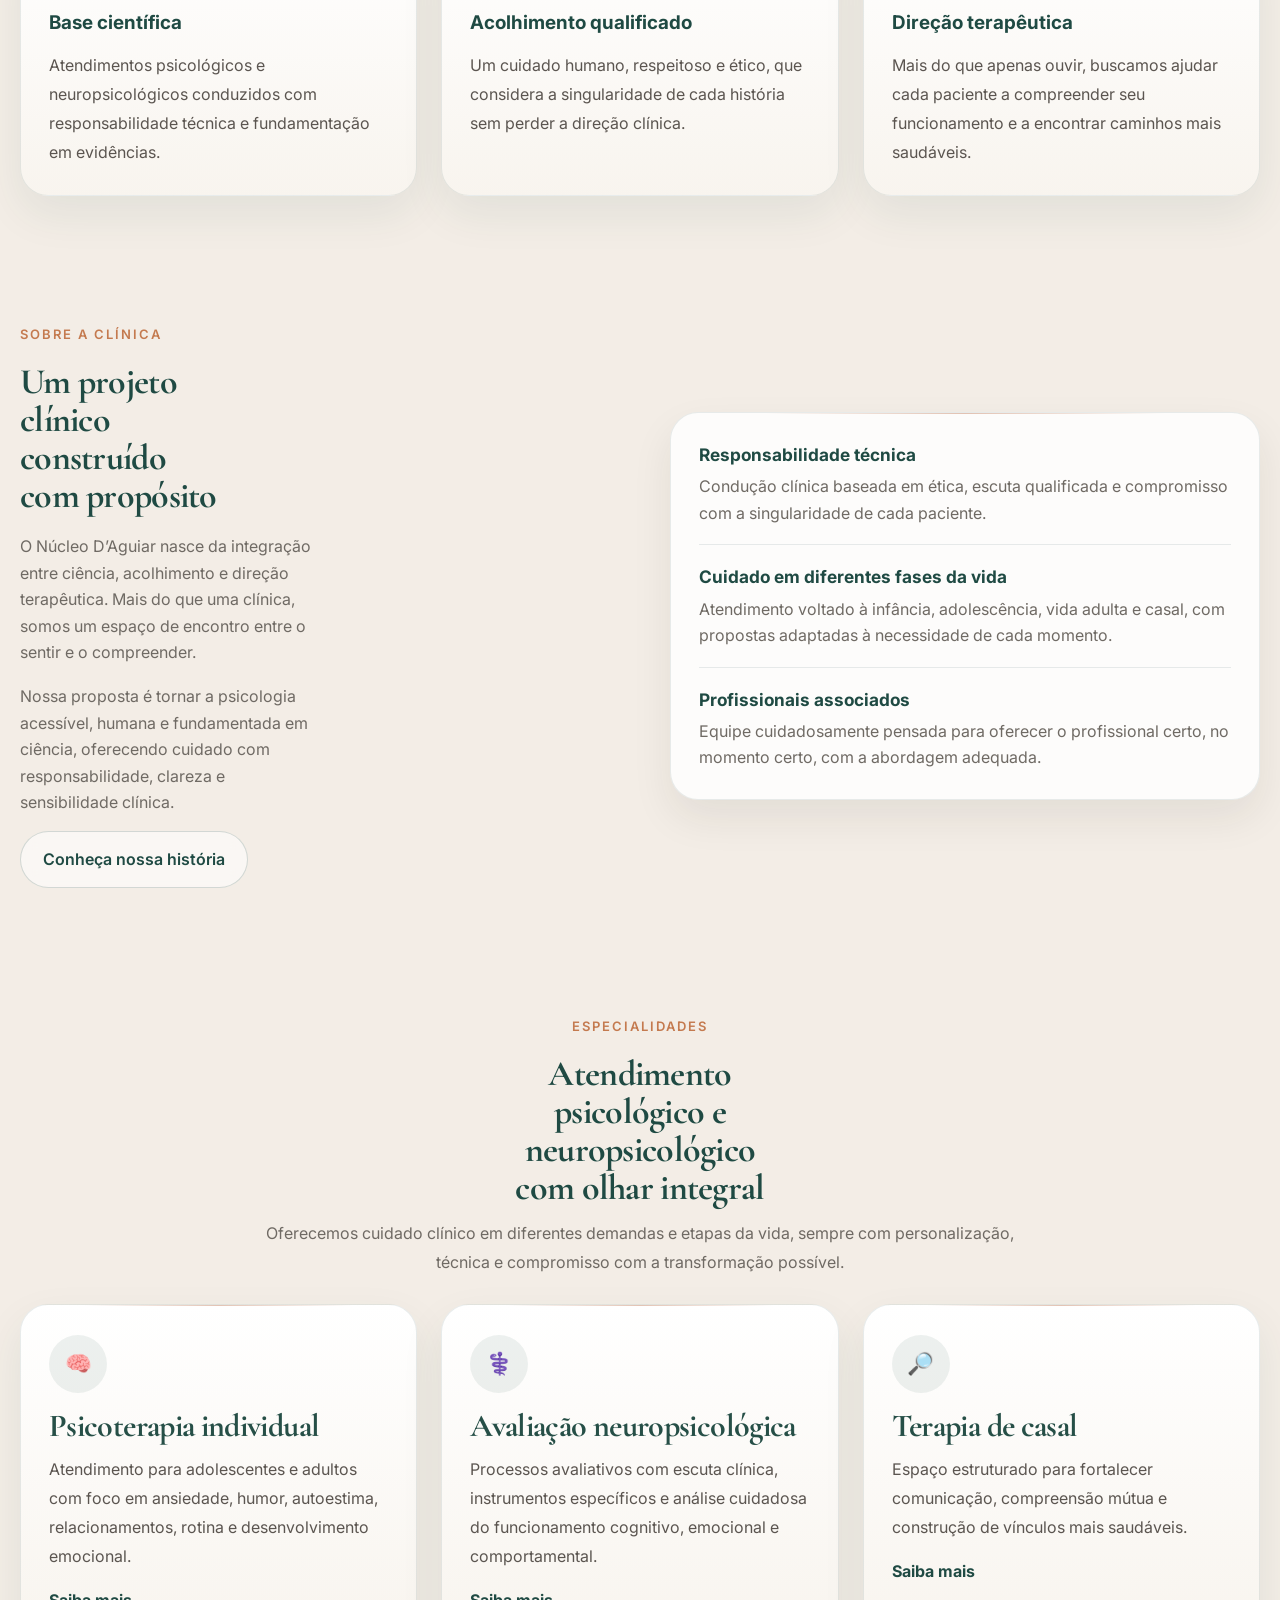
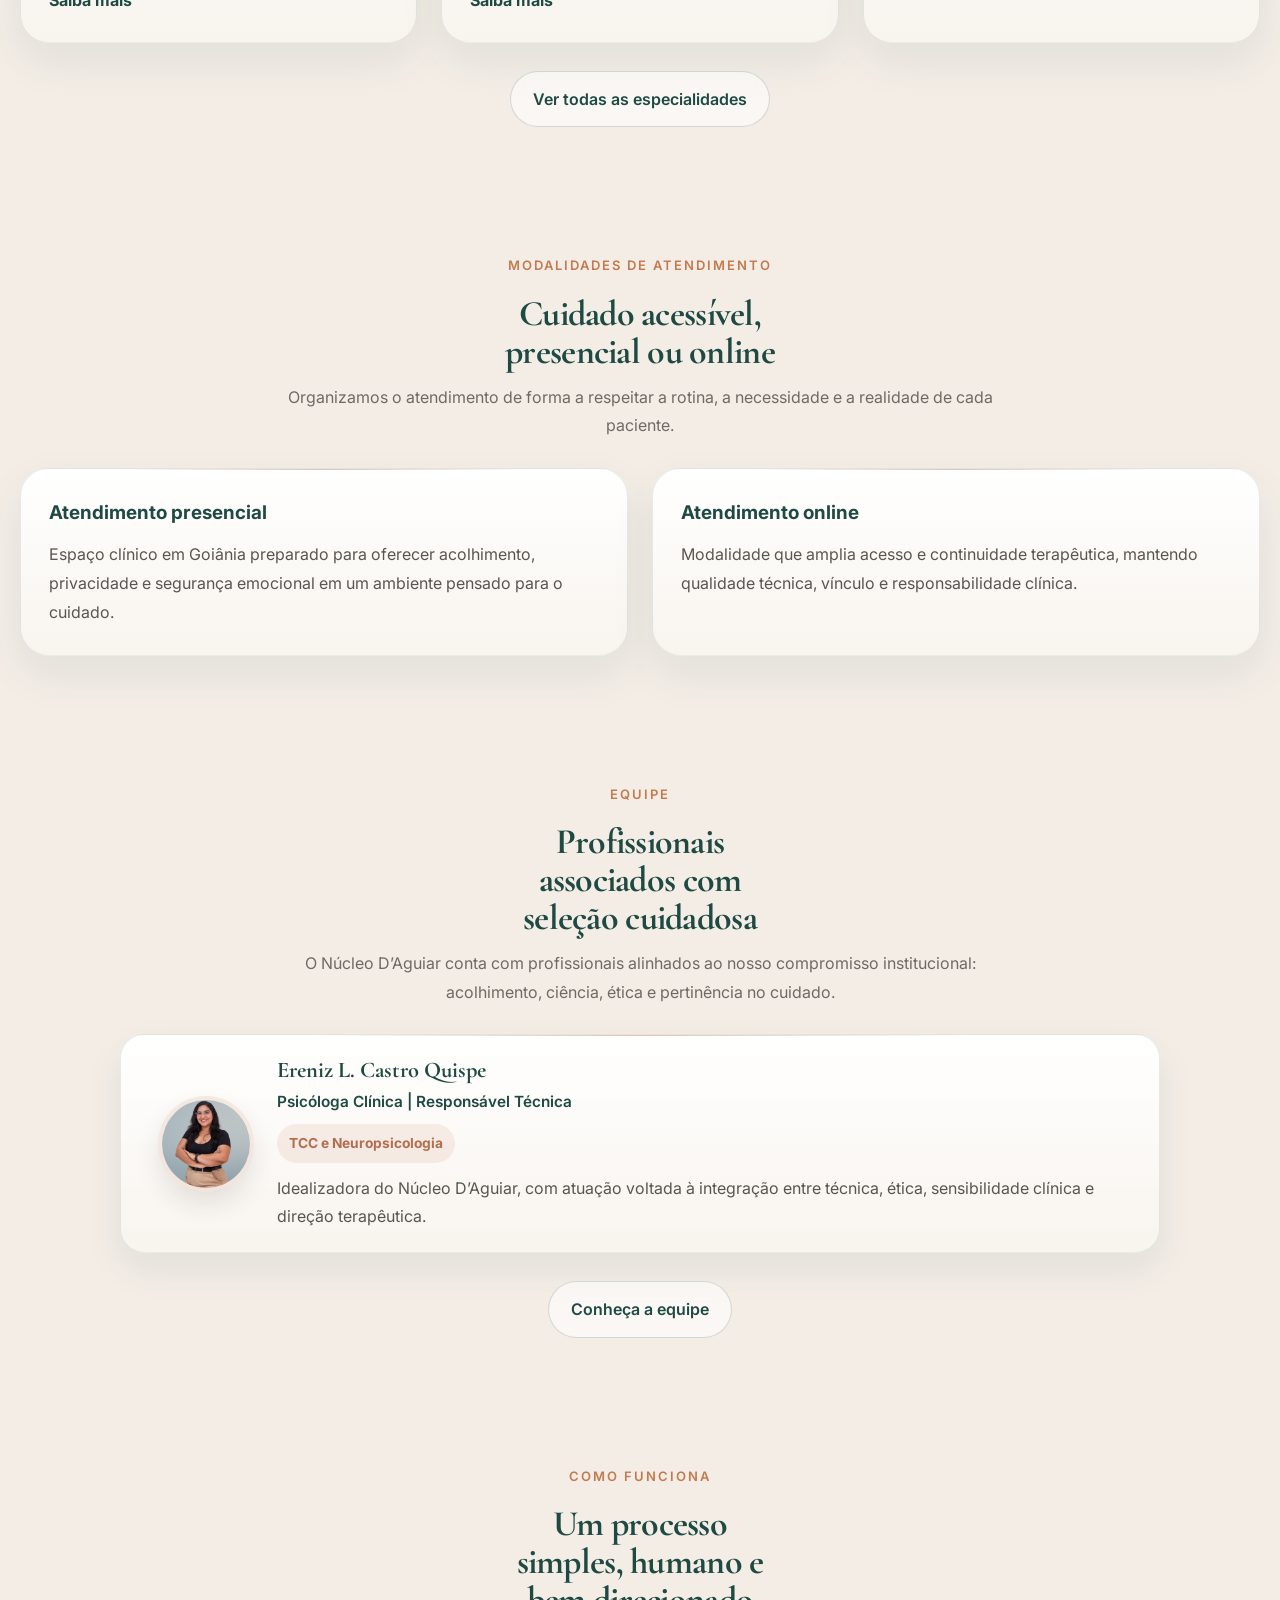
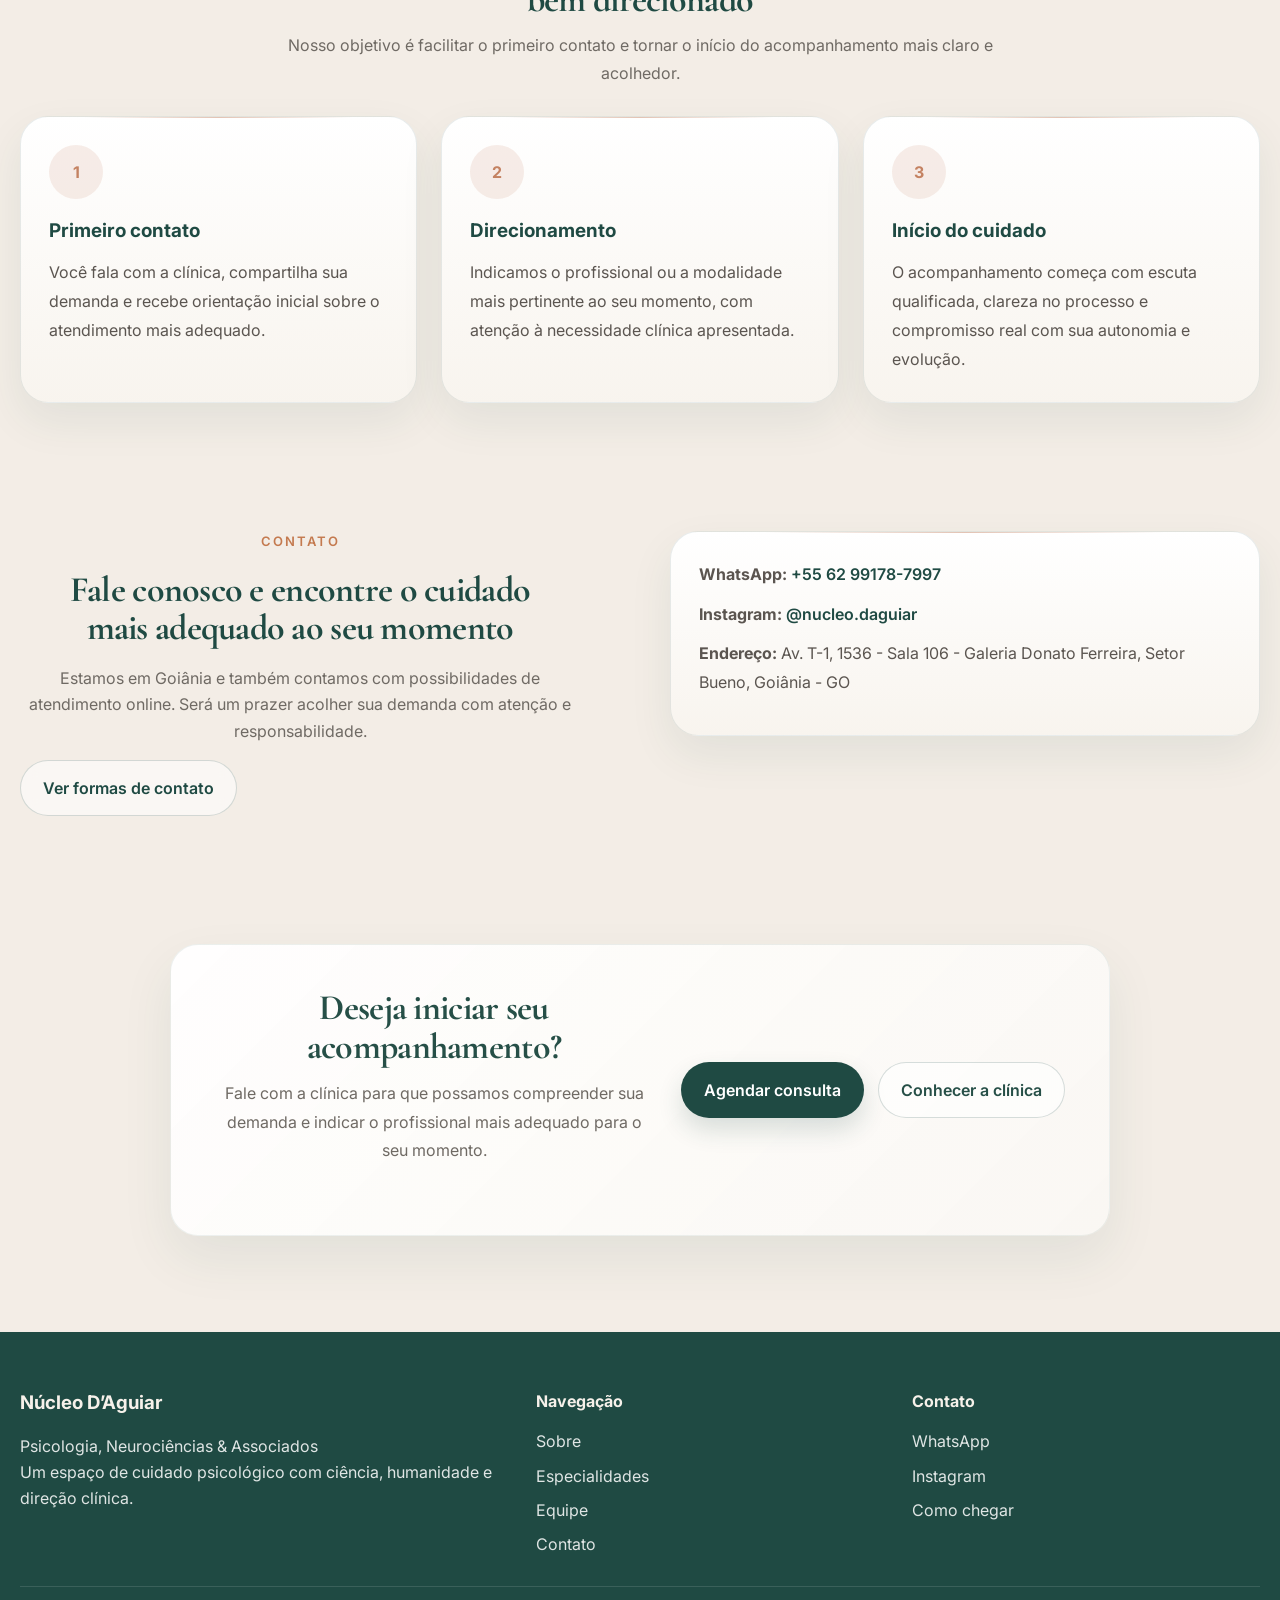
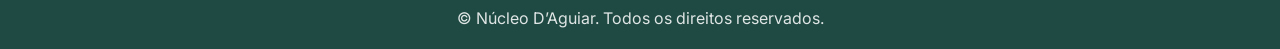
==== commit e44740bf: "Update index.html" ====
--- a/index.html
+++ b/index.html
@@ -140,13 +140,7 @@
               No Núcleo D’Aguiar, cada pessoa é recebida com escuta qualificada, responsabilidade técnica e um cuidado que une humanidade, clareza e base em evidências.
             </p>
 
-            <div class="hero-actions">
-              <a href="https://wa.me/5562991787997"
-                 class="btn btn-primary"
-                 target="_blank"
-                 rel="noopener noreferrer"
-                 onclick="return gtag_report_conversion('https://wa.me/5562991787997');">
-                Agendar consulta
+           
               </a>
             </div>
 
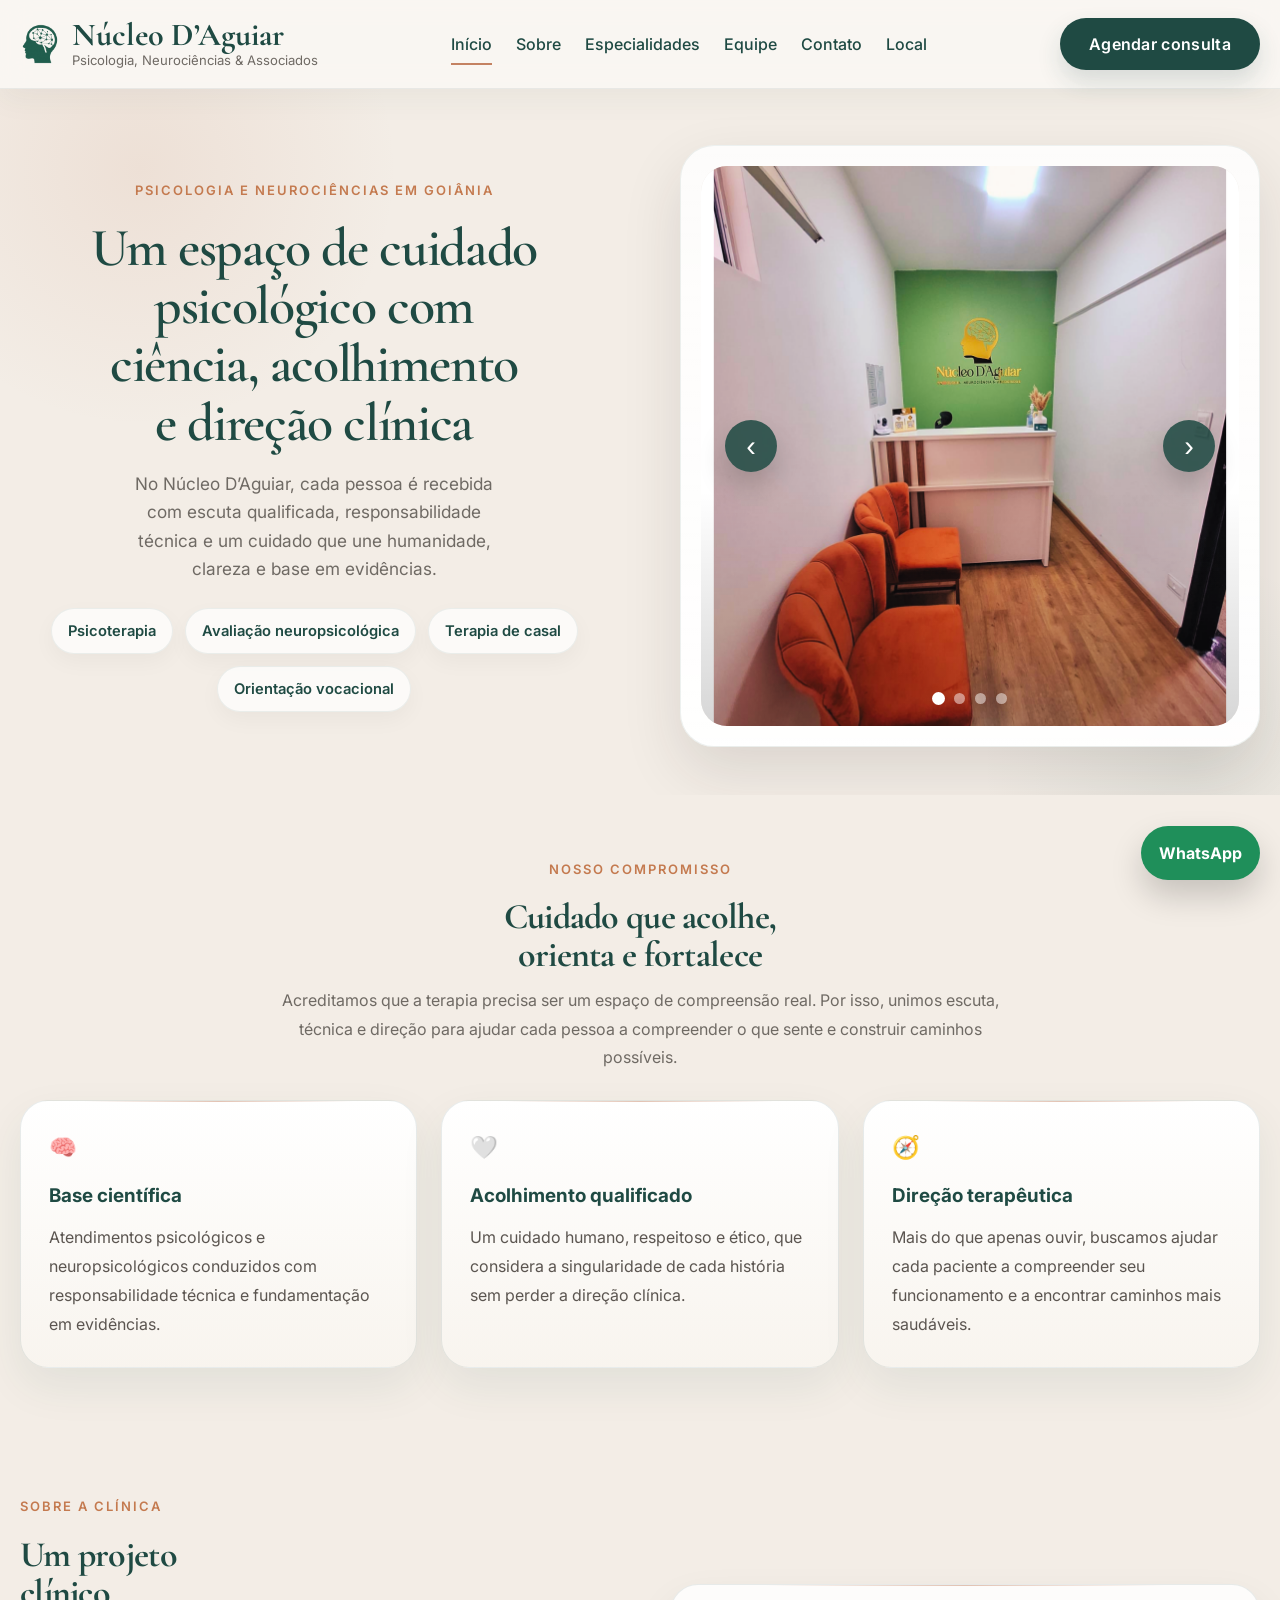
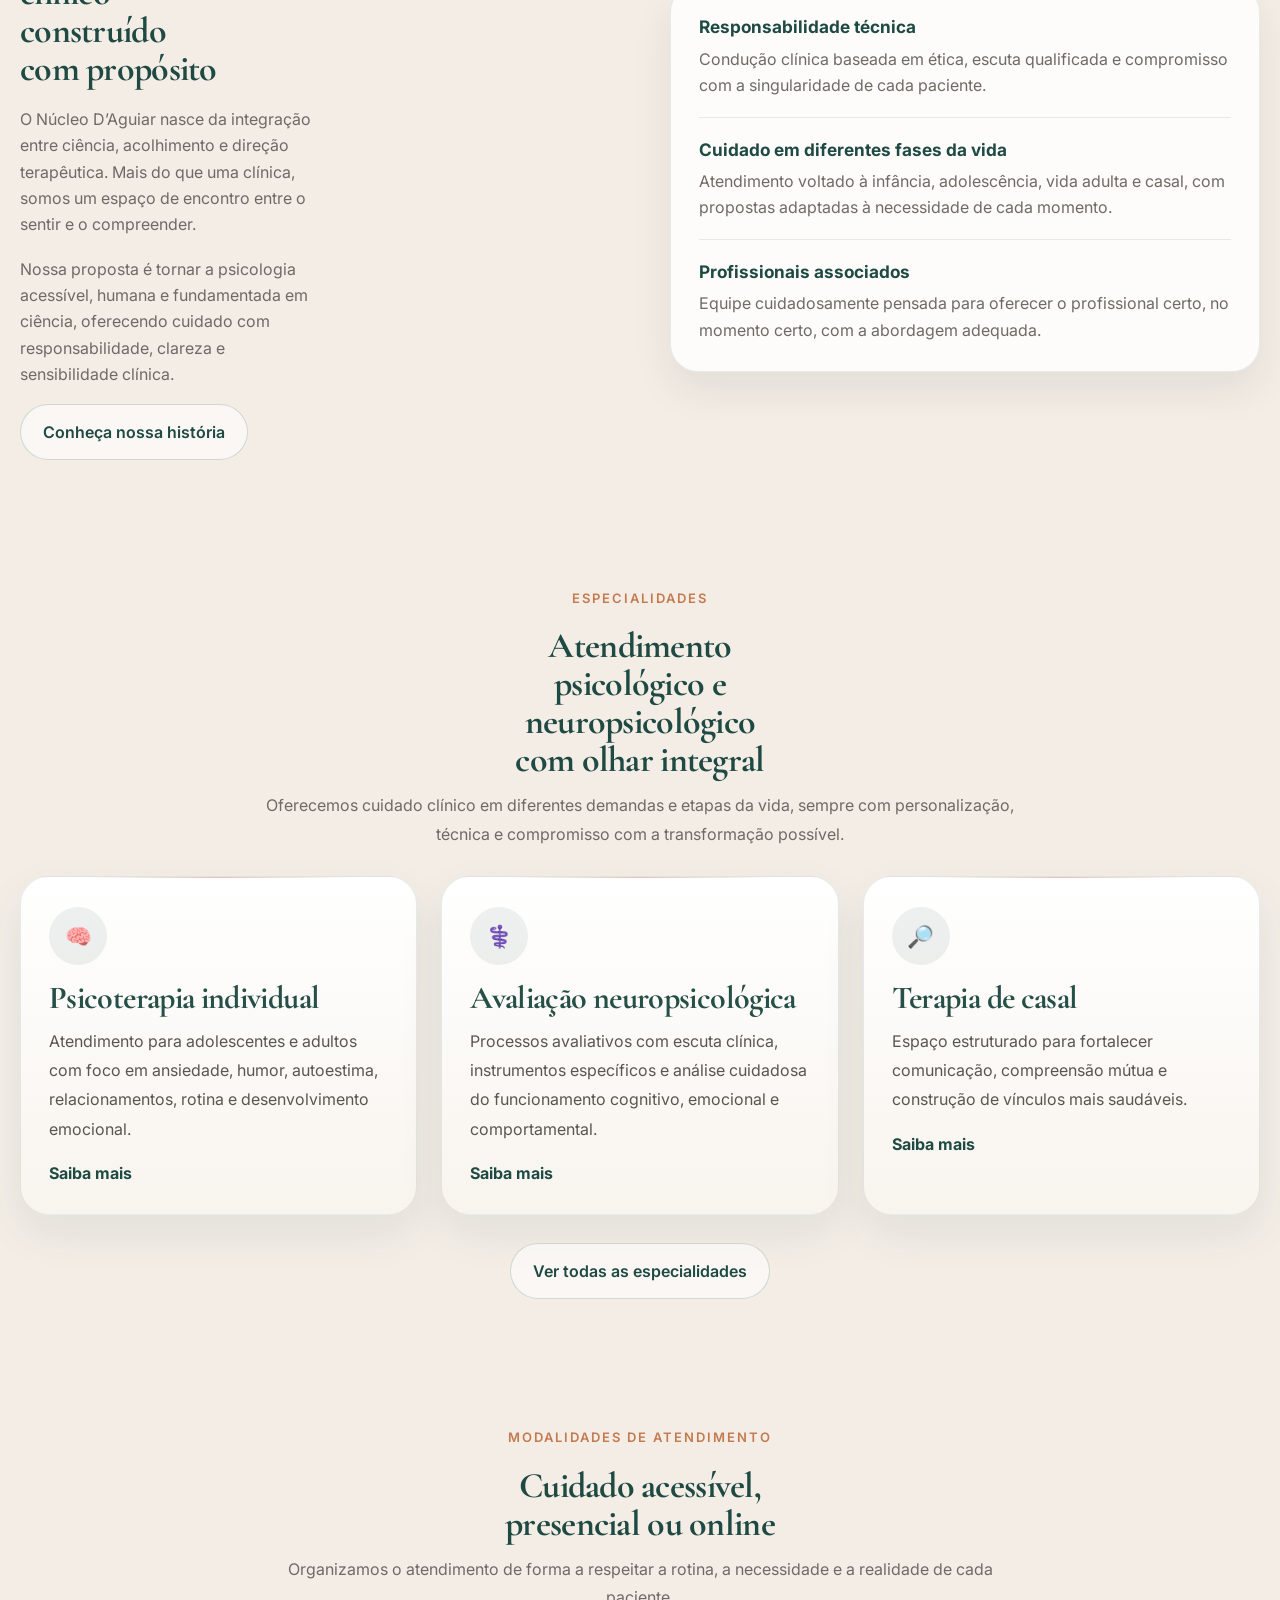
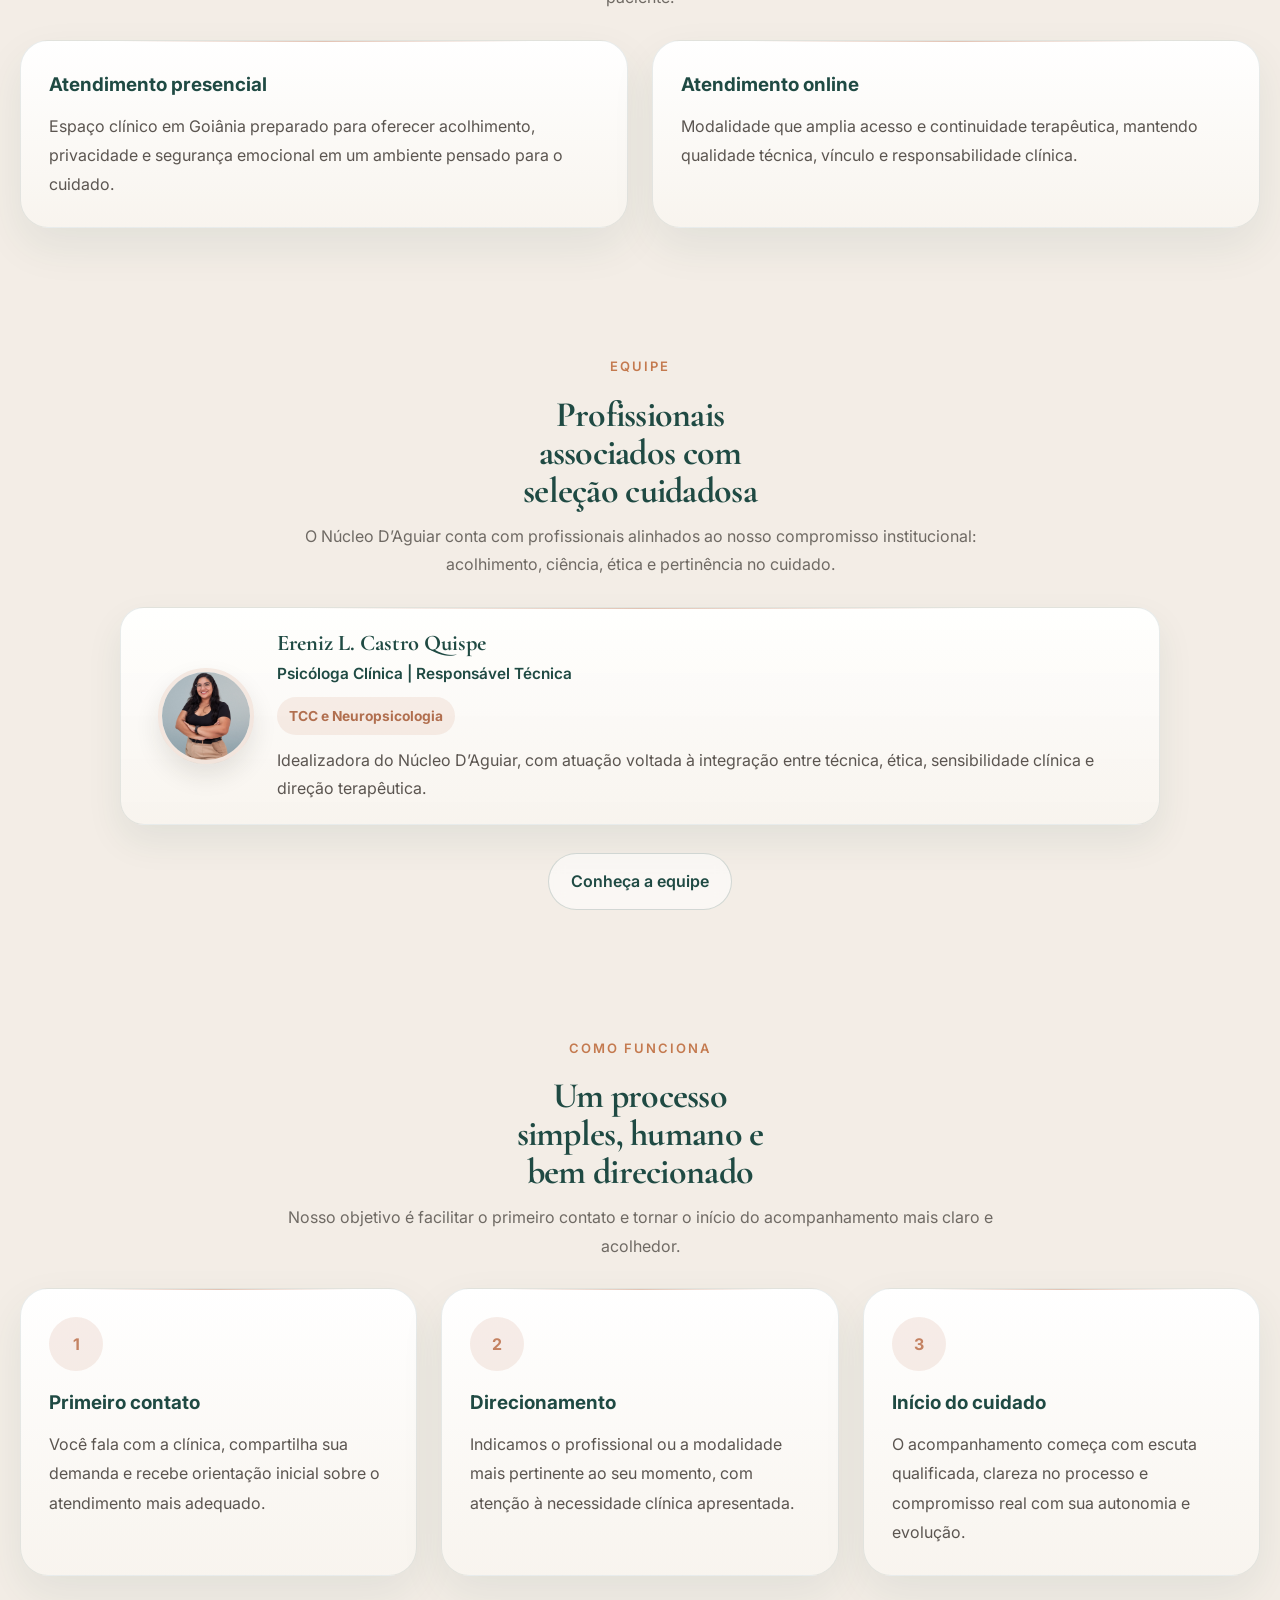
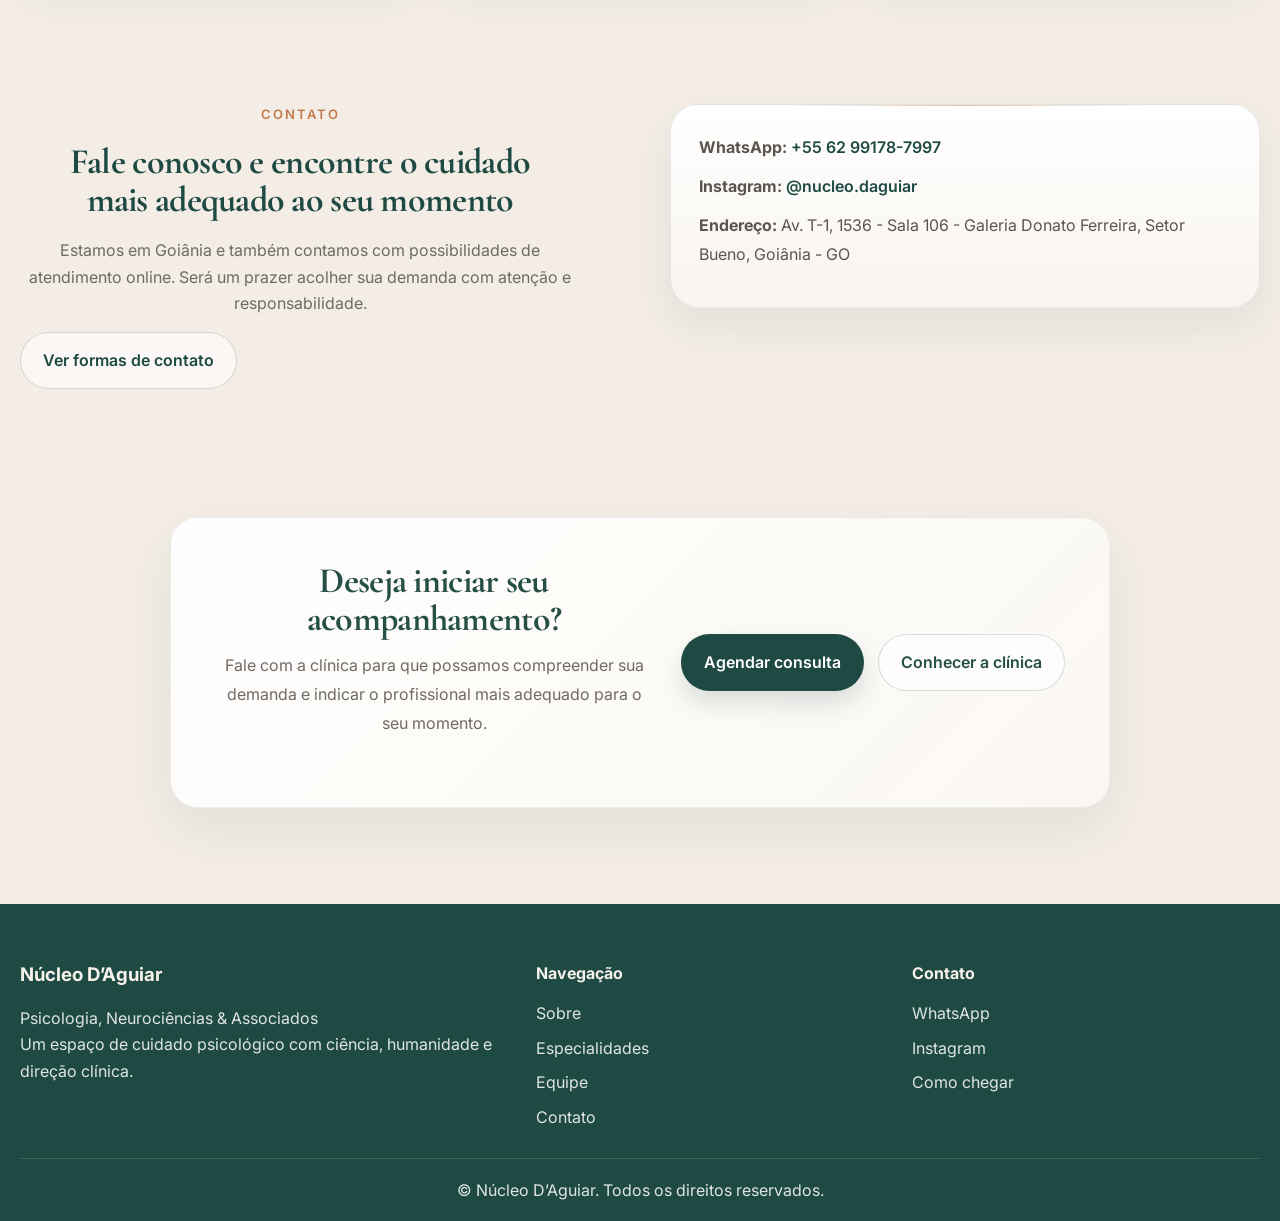
==== commit e38f4436: "Update index.html" ====
--- a/index.html
+++ b/index.html
@@ -140,10 +140,6 @@
               No Núcleo D’Aguiar, cada pessoa é recebida com escuta qualificada, responsabilidade técnica e um cuidado que une humanidade, clareza e base em evidências.
             </p>
 
-           
-              </a>
-            </div>
-
             <div class="hero-mini-highlights">
               <span>Psicoterapia</span>
               <span>Avaliação neuropsicológica</span>
@@ -154,9 +150,10 @@
 
           <div class="hero-card hero-carousel fade-up">
             <div class="hero-carousel-track">
-              <img src="assets/img/clinica_1.jpg" alt="Ambiente do Núcleo D’Aguiar" class="carousel-image active">
-              <img src="assets/img/clinica_2.jpg" alt="Espaço de atendimento da clínica" class="carousel-image">
-              <img src="assets/img/clinica_3.jpg" alt="Detalhes do espaço terapêutico" class="carousel-image">
+              <img src="assets/img/hero-clinica-1.jpg" alt="Espaço de atendimento da clínica" class="carousel-image active">
+              <img src="assets/img/hero-clinica-2.jpg" alt="Ambiente terapêutico do Núcleo D’Aguiar" class="carousel-image">
+              <img src="assets/img/hero-clinica-3.jpg" alt="Detalhes do espaço clínico" class="carousel-image">
+              <img src="assets/img/hero-clinica-4.jpg" alt="Interior da clínica Núcleo D’Aguiar" class="carousel-image">
 
               <button class="carousel-btn prev" aria-label="Imagem anterior">‹</button>
               <button class="carousel-btn next" aria-label="Próxima imagem">›</button>
@@ -165,6 +162,7 @@
                 <button class="carousel-dot active" aria-label="Ir para imagem 1"></button>
                 <button class="carousel-dot" aria-label="Ir para imagem 2"></button>
                 <button class="carousel-dot" aria-label="Ir para imagem 3"></button>
+                <button class="carousel-dot" aria-label="Ir para imagem 4"></button>
               </div>
             </div>
           </div>
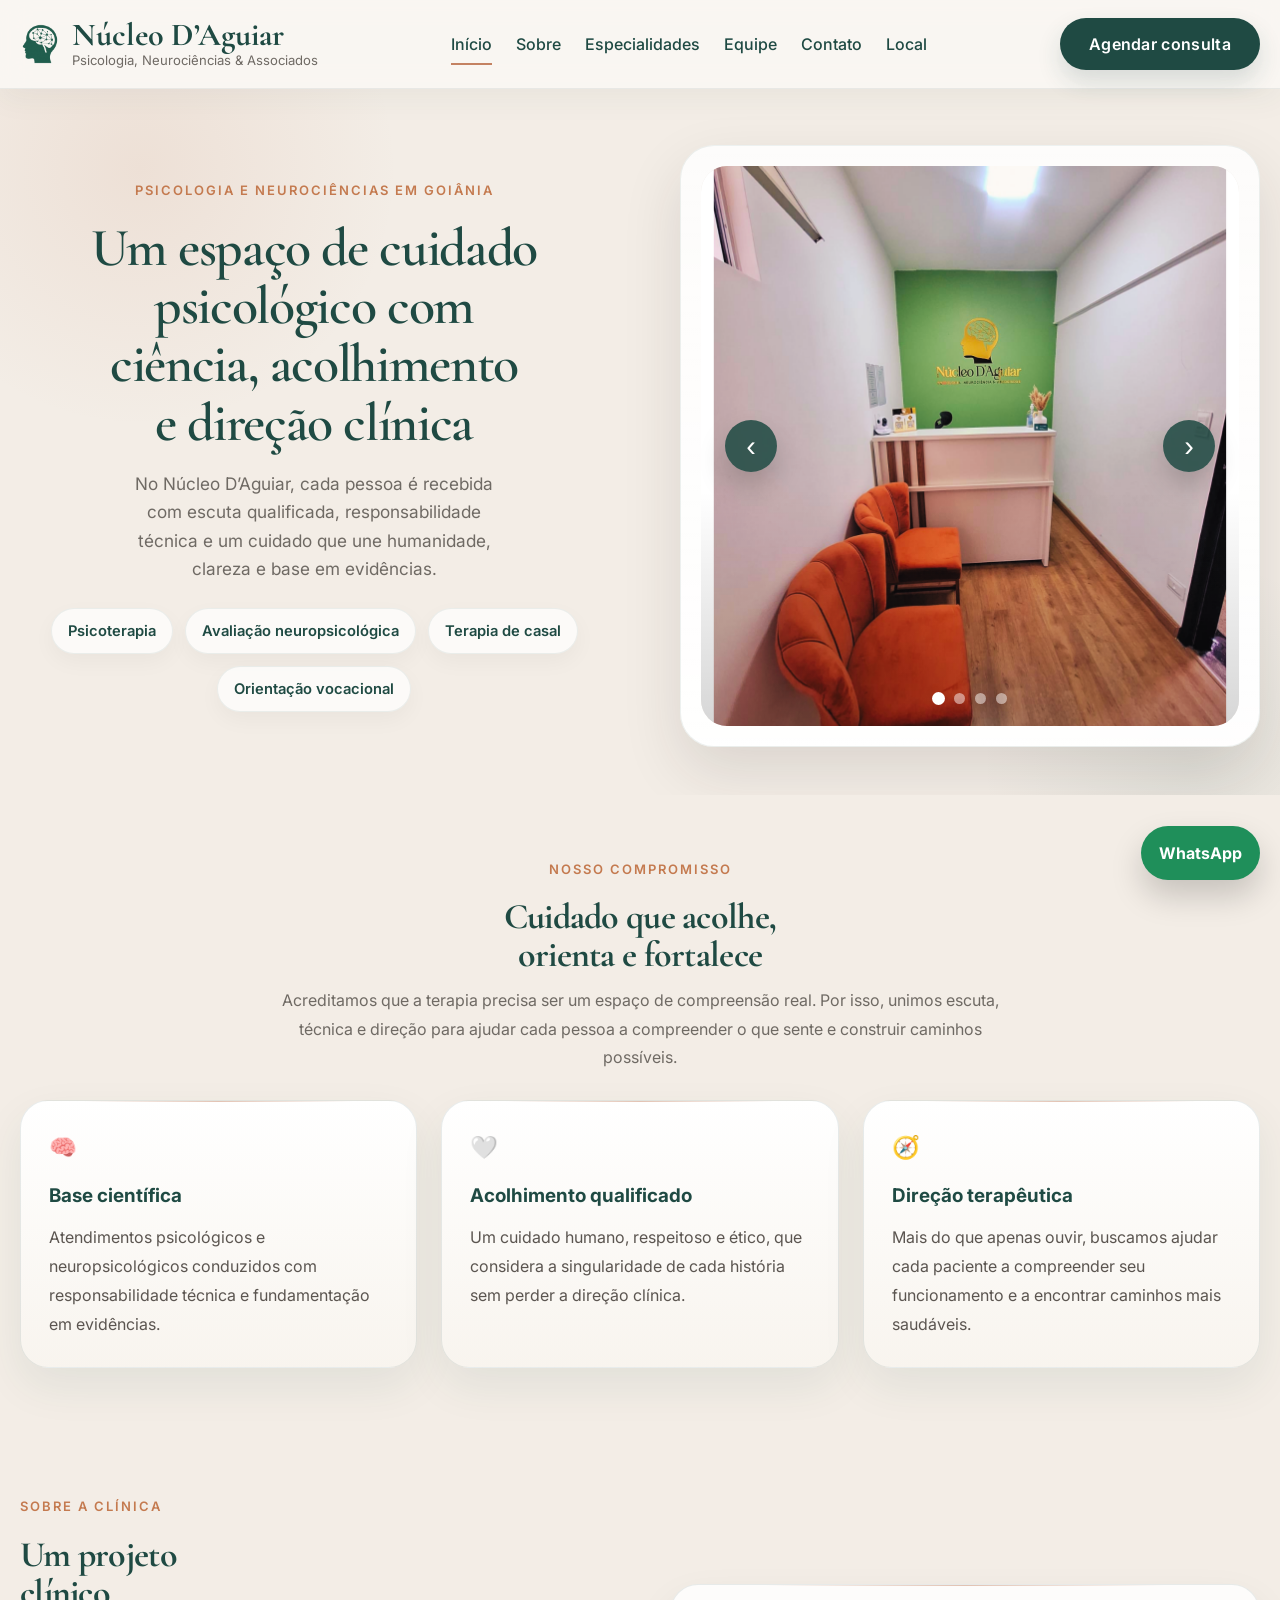
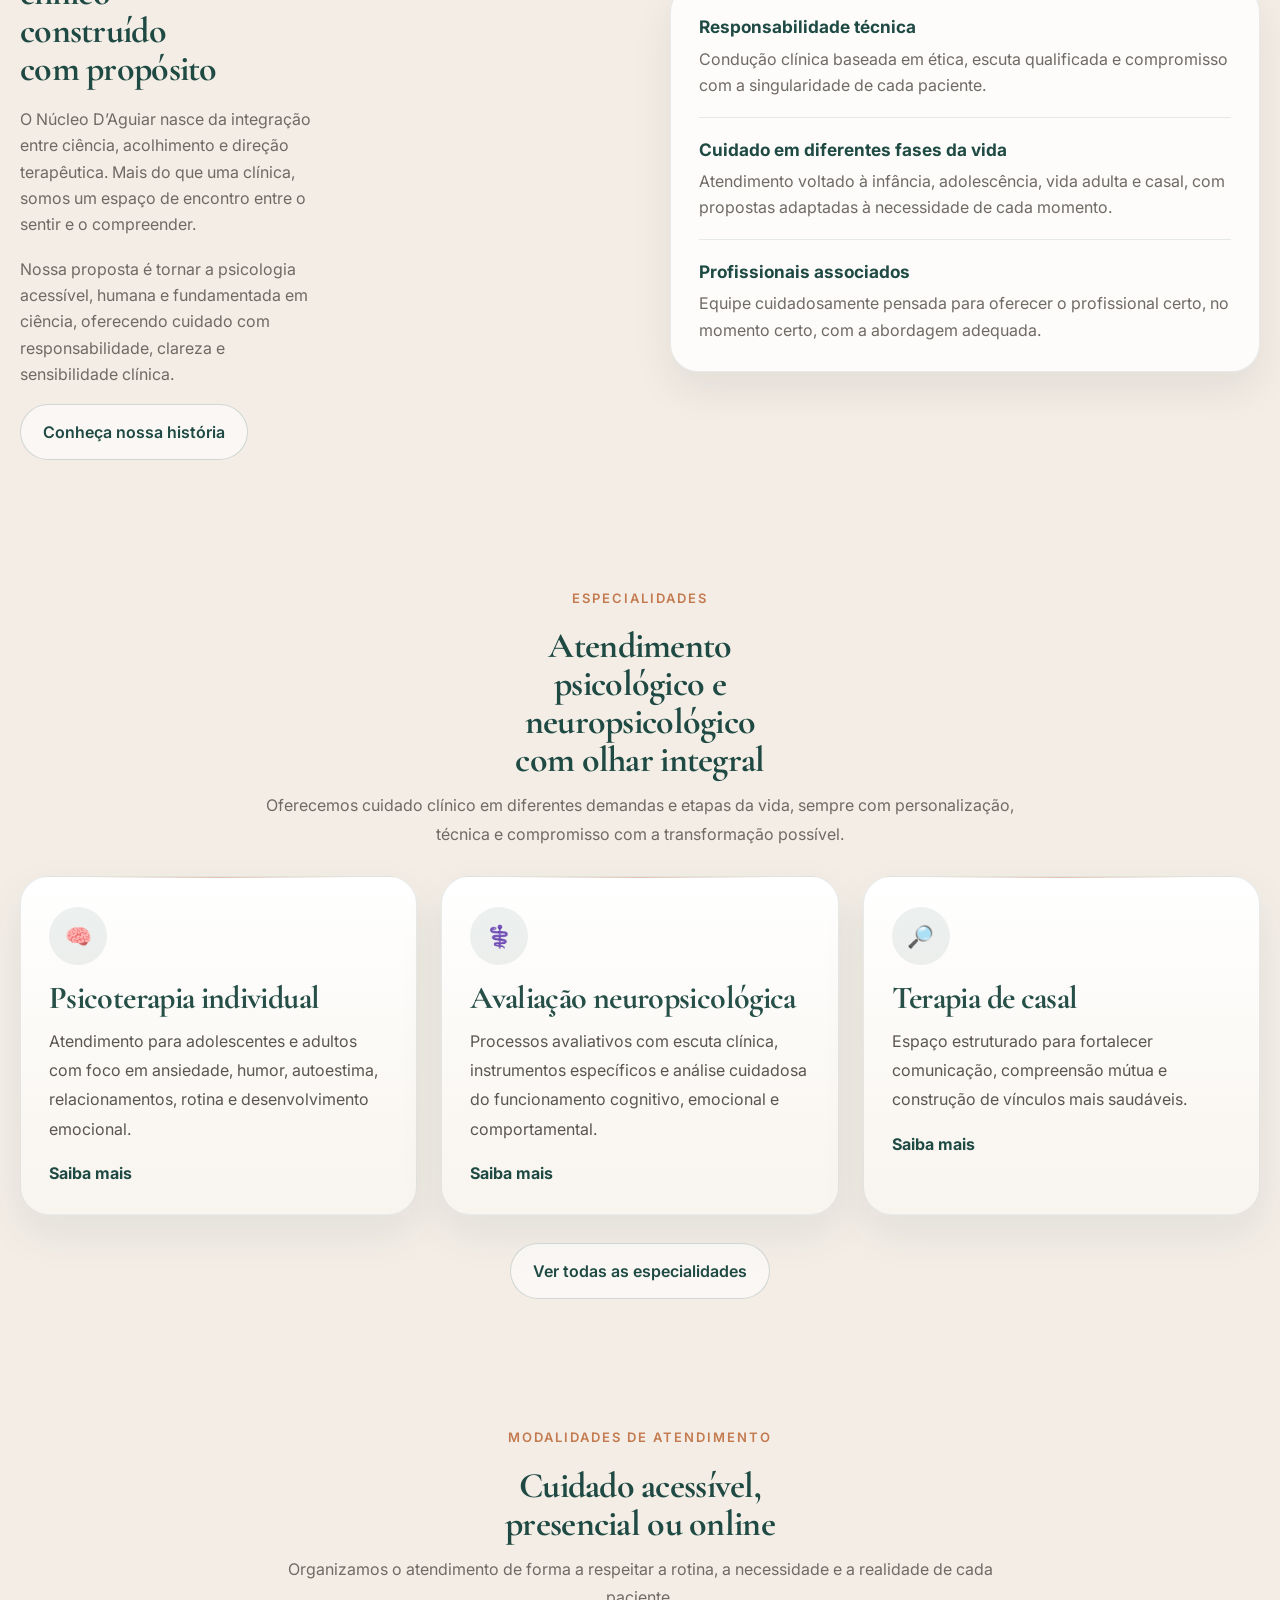
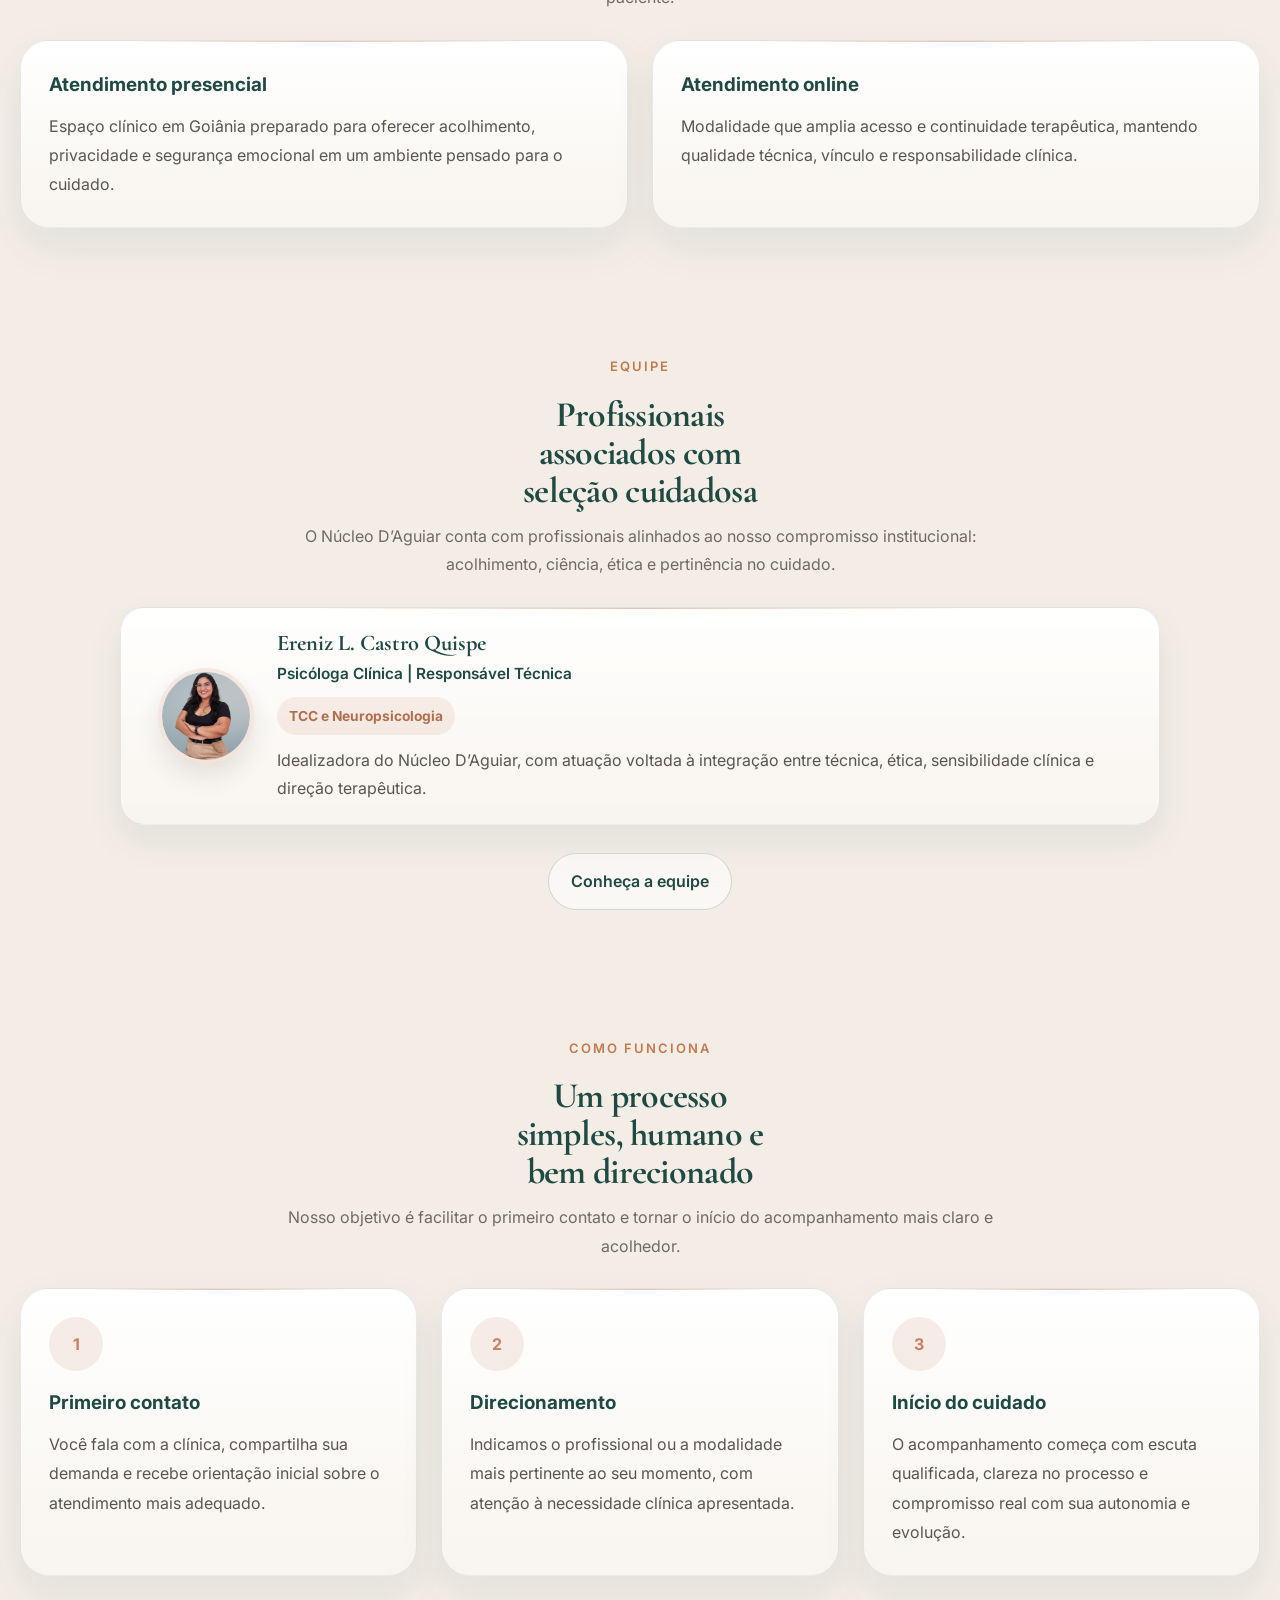
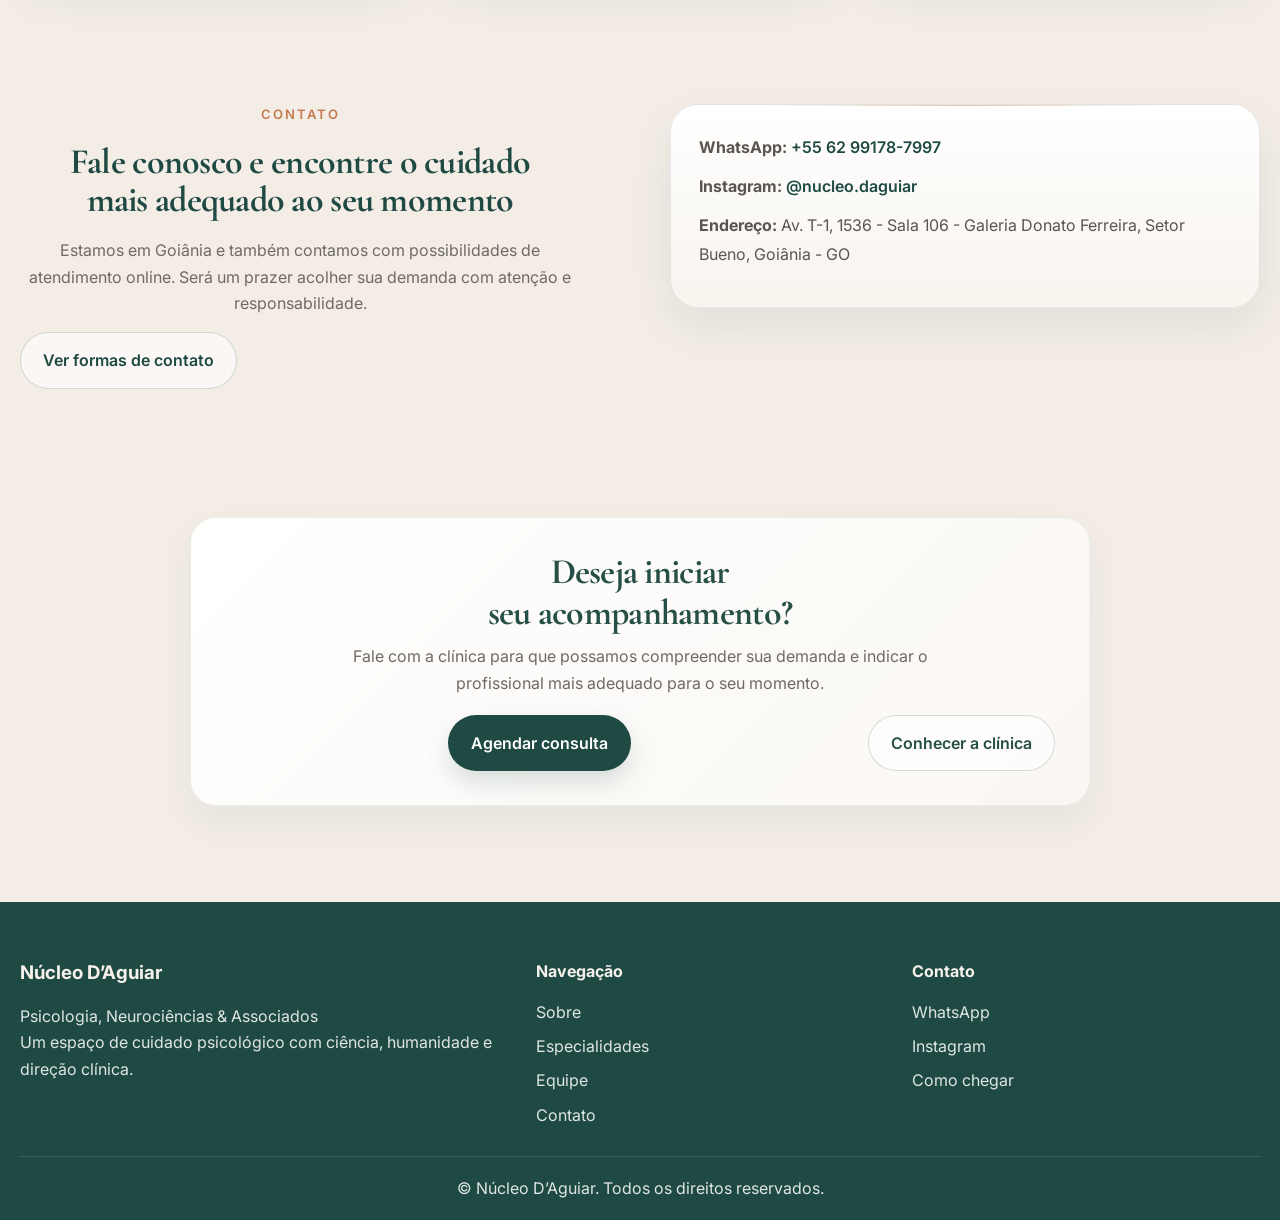
==== commit d763de91: "Update index.html" ====
--- a/index.html
+++ b/index.html
@@ -41,29 +41,7 @@
 
   <meta name="google-site-verification" content="Fq9XzqXIuJSj0qs8DI8PtxM16mHTPF0xlq18RUUmvxI" />
 
-  <script async src="https://www.googletagmanager.com/gtag/js?id=AW-17385598203"></script>
-  <script>
-    window.dataLayer = window.dataLayer || [];
-    function gtag(){dataLayer.push(arguments);}
-    gtag('js', new Date());
-    gtag('config', 'AW-17385598203');
-  </script>
-
-  <script>
-    function gtag_report_conversion(url) {
-      var callback = function () {
-        if (typeof(url) !== 'undefined') {
-          window.open(url, '_blank', 'noopener,noreferrer');
-        }
-      };
-      gtag('event', 'conversion', {
-        'send_to': 'AW-17385598203/TA3UCOS7_4kcEPvZjOJA',
-        'event_callback': callback
-      });
-      return false;
-    }
-  </script>
-
+  
   <script type="application/ld+json">
   {
     "@context": "https://schema.org",
--- a/assets/css/style.css
+++ b/assets/css/style.css
@@ -1163,17 +1163,13 @@
 .cta-team,
 .cta-specialties,
 .cta-premium {
-  max-width: 940px;
+  max-width: 900px;
   margin: 0 auto;
-  display: grid;
-  grid-template-columns: 1fr auto;
-  align-items: center;
-  gap: 28px;
-  padding: clamp(28px, 4vw, 44px);
-  background: linear-gradient(135deg, rgba(255, 255, 255, 0.94), rgba(250, 247, 243, 0.98));
+  padding: clamp(24px, 3vw, 34px);
+  background: linear-gradient(135deg, rgba(255, 255, 255, 0.96), rgba(250, 247, 243, 0.98));
   border: 1px solid rgba(31, 74, 67, 0.08);
-  border-radius: 28px;
-  box-shadow: 0 22px 52px rgba(31, 74, 67, 0.08);
+  border-radius: 26px;
+  box-shadow: 0 16px 36px rgba(31, 74, 67, 0.06);
   text-align: center;
 }
 
@@ -1189,26 +1185,31 @@
 .cta-team h2,
 .cta-specialties h2,
 .cta-premium h2 {
-  max-width: 17ch;
-  margin: 0 auto 12px;
+  max-width: 24ch;
+  margin: 0 auto 10px;
   font-size: clamp(2rem, 2.8vw, 2.7rem);
-  line-height: 1.08;
+  line-height: 1.14;
   letter-spacing: -0.02em;
   color: #264f47;
+  text-align: center;
 }
 
 .cta-box p,
 .cta-team p,
 .cta-specialties p,
 .cta-premium p {
-  max-width: 700px;
-  margin: 0 auto 1.6rem;
+  max-width: 58ch;
+  margin: 0 auto 1.1rem;
   color: #6f6a64;
-  line-height: 1.8;
-}
-
-.cta-box .btn {
-  justify-self: end;
+  line-height: 1.68;
+  text-align: center;
+}
+
+.cta-box .btn,
+.cta-team .btn,
+.cta-specialties .btn,
+.cta-premium .btn {
+  margin-inline: auto;
 }
 
 .cta-team-actions,
@@ -1341,21 +1342,23 @@
 }
 
 .page-contato .contato-cta-section {
-  padding: 20px 0 56px;
+  padding: 16px 0 40px;
 }
 
 .page-contato .contato-cta-section .cta-box {
-  grid-template-columns: 1fr;
-  gap: 18px;
-  padding: 28px;
+  max-width: 840px;
+  padding: 26px 28px;
 }
 
 .page-contato .contato-cta-section .cta-box h2 {
-  max-width: 16ch;
+  max-width: 22ch;
+  line-height: 1.16;
 }
 
 .page-contato .contato-cta-section .cta-box p {
-  max-width: 48ch;
+  max-width: 54ch;
+  margin-bottom: 0.95rem;
+  line-height: 1.62;
 }
 
 .page-local .split-section,
@@ -1529,17 +1532,76 @@
   margin-top: 2rem;
 }
 
+/* ===== SOBRE — MISSÃO, VISÃO E VALORES ===== */
+
+.page-sobre .mvv-header {
+  max-width: 860px;
+  margin: 0 auto 40px;
+  display: flex;
+  flex-direction: column;
+  align-items: center;
+  text-align: center;
+}
+
+.page-sobre .mvv-header .eyebrow {
+  margin: 0 0 12px;
+  text-align: center;
+}
+
+.page-sobre .mvv-header h2 {
+  width: 100%;
+  max-width: none;
+  margin: 0 0 14px;
+  text-align: center;
+  font-size: clamp(2.2rem, 3.2vw, 3rem);
+  line-height: 1.08;
+}
+
+.page-sobre .mvv-header p {
+  max-width: 38ch;
+  margin: 0 auto;
+  text-align: center;
+  line-height: 1.72;
+}
+
+.page-sobre .mvv-header + * {
+  max-width: 1060px;
+  margin-left: auto;
+  margin-right: auto;
+}
+
+/* ===== AJUSTES ESPECÍFICOS DE CTA POR PÁGINA ===== */
+
+.page-especialidades .cta-section,
+.page-equipe .cta-section,
+.page-contato .cta-section {
+  padding: 40px 0 48px;
+}
+
+.page-especialidades .cta-specialties,
+.page-equipe .cta-team {
+  max-width: 880px;
+  padding: clamp(22px, 3vw, 34px);
+  box-shadow: 0 18px 40px rgba(31, 74, 67, 0.07);
+}
+
+.page-especialidades .cta-specialties h2,
+.page-equipe .cta-team h2 {
+  max-width: 22ch;
+}
+
+.page-especialidades .cta-specialties p,
+.page-equipe .cta-team p {
+  margin-bottom: 1rem;
+}
+
 /* RESPONSIVE */
 
 @media (max-width: 1180px) {
   .hero-grid,
   .split-section,
   .footer-grid,
-  .team-card,
-  .cta-box,
-  .cta-team,
-  .cta-specialties,
-  .cta-premium {
+  .team-card {
     grid-template-columns: 1fr;
   }
 
@@ -1551,10 +1613,6 @@
   .hero-card {
     max-width: 720px;
     margin-inline: auto;
-  }
-
-  .cta-box .btn {
-    justify-self: center;
   }
 
   .team-card img {
@@ -1691,7 +1749,7 @@
   }
 
   .page-contato .contato-cta-section {
-    padding: 16px 0 44px;
+    padding: 16px 0 40px;
   }
 
   .about-preview .section-copy,
@@ -1822,6 +1880,30 @@
     margin-right: auto;
   }
 
+  .cta-box,
+  .cta-team,
+  .cta-specialties,
+  .cta-premium {
+    padding: 22px 18px;
+  }
+
+  .cta-box h2,
+  .cta-team h2,
+  .cta-specialties h2,
+  .cta-premium h2 {
+    max-width: 20ch;
+    font-size: clamp(1.95rem, 7vw, 2.35rem);
+    line-height: 1.12;
+  }
+
+  .cta-box p,
+  .cta-team p,
+  .cta-specialties p,
+  .cta-premium p {
+    max-width: 100%;
+    margin-bottom: 1rem;
+  }
+
   .cta-team-actions,
   .cta-specialties-actions {
     flex-direction: column;
@@ -1832,6 +1914,33 @@
   .cta-specialties-actions .btn,
   .cta-specialties-actions .btn-outline-soft {
     width: 100%;
+  }
+
+  .page-contato .contato-cta-section .cta-box {
+    max-width: 100%;
+    padding: 22px 20px;
+  }
+
+  .page-contato .contato-cta-section .cta-box h2 {
+    max-width: 20ch;
+  }
+
+  .page-contato .contato-cta-section .cta-box p {
+    max-width: 100%;
+    margin-bottom: 1rem;
+  }
+
+  .page-sobre .mvv-header {
+    max-width: 100%;
+    margin-bottom: 30px;
+  }
+
+  .page-sobre .mvv-header h2 {
+    font-size: clamp(2rem, 6vw, 2.6rem);
+  }
+
+  .page-sobre .mvv-header p {
+    max-width: 100%;
   }
 }
 
@@ -2024,7 +2133,7 @@
 .page-equipe .team-card-premium.team-card-horizontal:hover,
 .page-equipe .team-card-luxury:hover {
   transform: translateY(-5px);
-  box-shadow: 0 22px 46px rgba(31, 74, 67, 0.10);
+  box-shadow: 0 22px 46px rgba(31, 74, 67, 0.1);
 }
 
 .page-equipe .team-photo-wrap.small-photo,
@@ -2037,7 +2146,7 @@
   width: 98px;
   height: 98px;
   border-width: 4px;
-  box-shadow: 0 12px 24px rgba(42, 36, 30, 0.10);
+  box-shadow: 0 12px 24px rgba(42, 36, 30, 0.1);
 }
 
 .page-equipe .team-card-body,
@@ -2089,7 +2198,7 @@
 }
 
 .page-equipe .cta-team {
-  max-width: 900px;
+  max-width: 880px;
 }
 
 @media (min-width: 1200px) {
